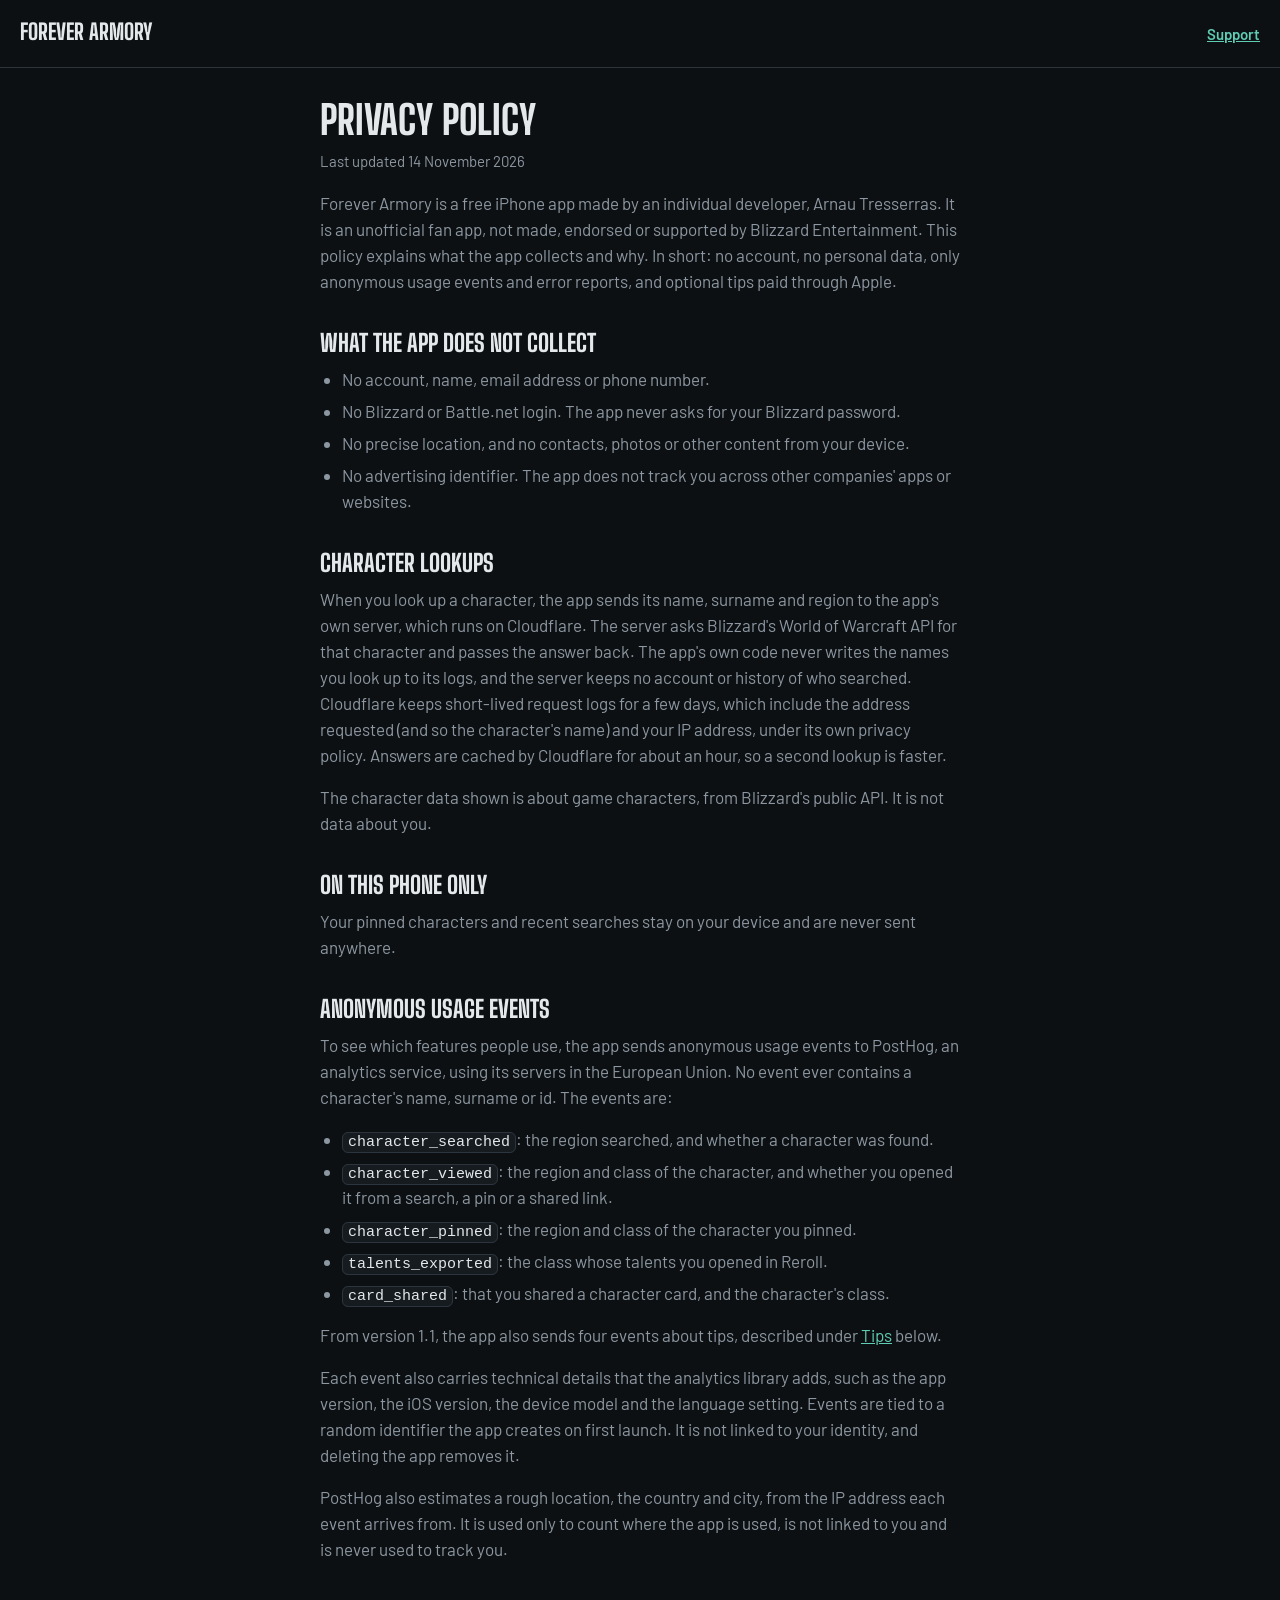
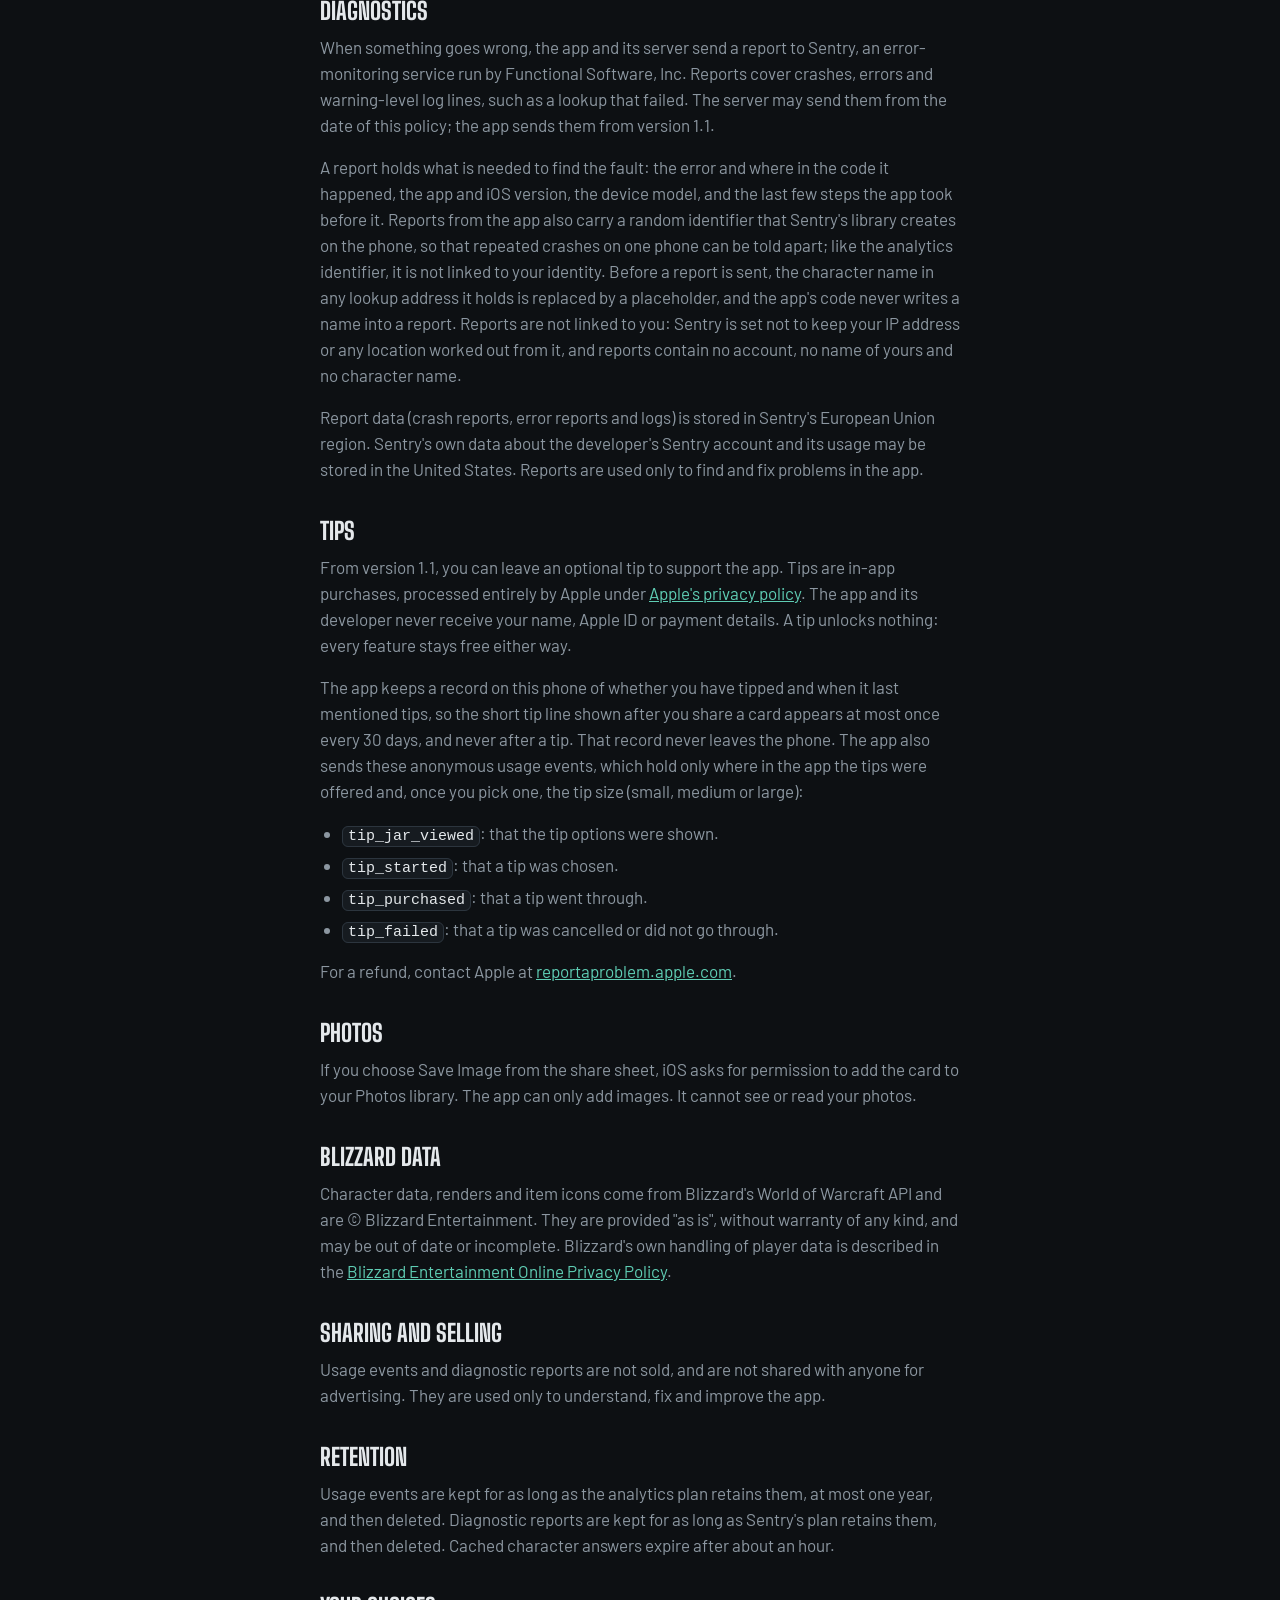
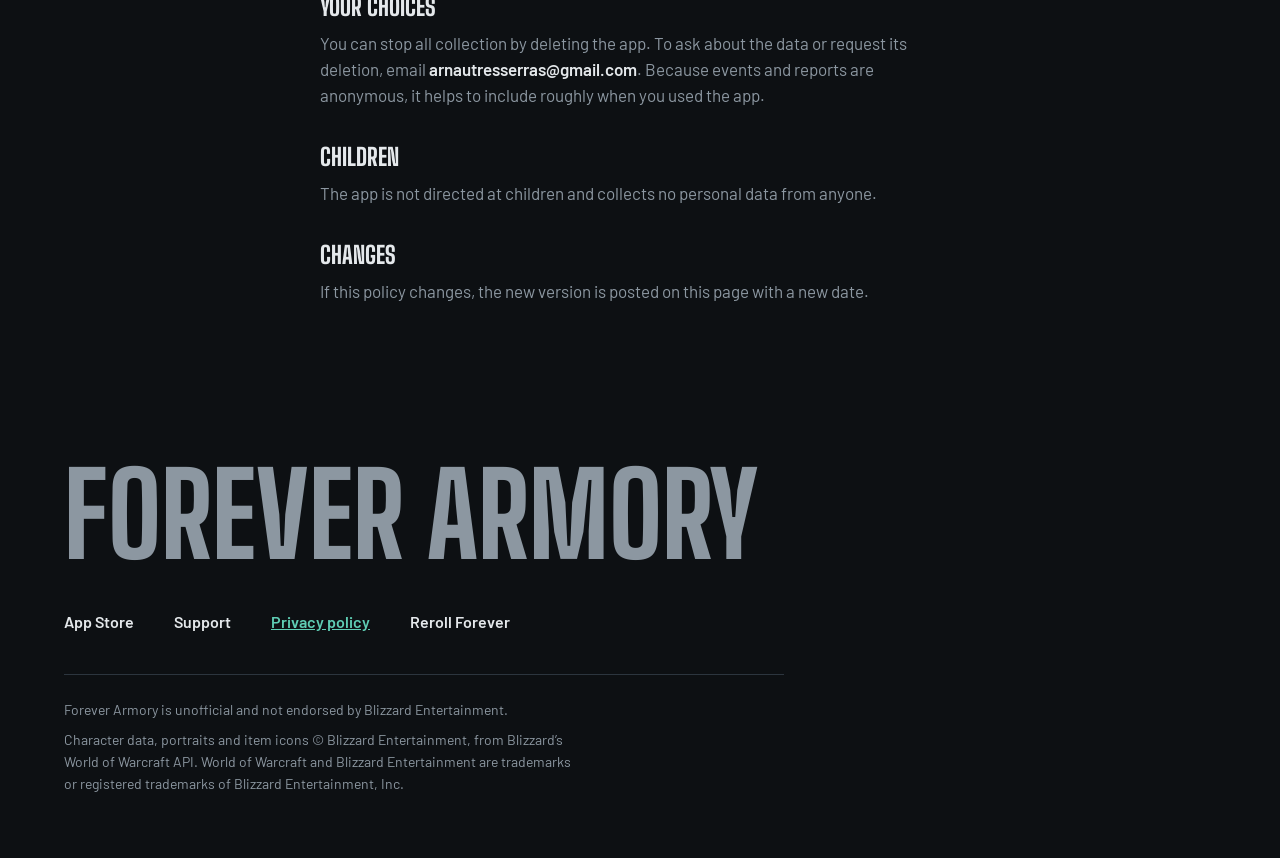
==== privacy.html @ fc3d3739 "Landing page and shared mast footer index.html is the new landing page, with shared tokens and foote" ====
<!doctype html>
<html lang="en">
<head>
<meta charset="utf-8">
<meta name="viewport" content="width=device-width, initial-scale=1, viewport-fit=cover">
<meta name="color-scheme" content="dark">
<title>Forever Armory privacy policy</title>
<link rel="stylesheet" href="https://fonts.googleapis.com/css2?family=Big+Shoulders+Display:wght@800&family=Barlow:wght@400;600;700&display=swap">
<link rel="stylesheet" href="css/tokens.css">
<link rel="stylesheet" href="css/footer.css">
<style>
  :root {
    --anvil: #0D1013;
    --plate: #161B20;
    --seam: #2C353E;
    --text: #E4E8EB;
    --muted: #8C97A1;
    --verdigris: #5FCDB4;
  }
  * { box-sizing: border-box; }
  html { background: var(--anvil); }
  body {
    margin: 0;
    min-height: 100vh;
    display: flex;
    flex-direction: column;
    background: var(--anvil);
    color: var(--text);
    font: 400 17px/26px Barlow, system-ui, sans-serif;
  }
  header {
    display: flex;
    justify-content: space-between;
    align-items: baseline;
    gap: 16px;
    padding: 20px max(20px, env(safe-area-inset-right)) 20px max(20px, env(safe-area-inset-left));
    border-bottom: 1px solid var(--seam);
  }
  header .mark {
    font: 800 22px/24px 'Big Shoulders Display', system-ui, sans-serif;
    text-transform: uppercase;
    color: var(--text);
    text-decoration: none;
  }
  header nav a { font-size: 15px; font-weight: 600; }
  main {
    flex: 1;
    width: 100%;
    max-width: 680px;
    margin: 0 auto;
    padding: 32px max(20px, env(safe-area-inset-right)) 48px max(20px, env(safe-area-inset-left));
  }
  h1 {
    margin: 0 0 8px;
    font: 800 40px/40px 'Big Shoulders Display', system-ui, sans-serif;
    text-transform: uppercase;
  }
  h2 {
    margin: 36px 0 10px;
    font: 800 24px/26px 'Big Shoulders Display', system-ui, sans-serif;
    text-transform: uppercase;
  }
  p, li { color: var(--muted); }
  p { margin: 0 0 16px; }
  ul { margin: 0 0 16px; padding-left: 22px; }
  li { margin-bottom: 6px; }
  strong { color: var(--text); font-weight: 600; }
  .meta { font-size: 15px; }
  a { color: var(--verdigris); }
  code {
    font: 15px/1 ui-monospace, Menlo, monospace;
    color: var(--text);
    background: var(--plate);
    border: 1px solid var(--seam);
    border-radius: 6px;
    padding: 1px 5px;
  }
  .email { color: var(--text); font-weight: 600; user-select: all; }
</style>
</head>
<body>
<header>
  <a class="mark" href="./">Forever Armory</a>
  <nav><a href="support.html">Support</a></nav>
</header>
<main>
  <h1>Privacy policy</h1>
  <p class="meta">Last updated 14 November 2026</p>

  <p>Forever Armory is a free iPhone app made by an individual developer, Arnau Tresserras. It is an unofficial fan app, not made, endorsed or supported by Blizzard Entertainment. This policy explains what the app collects and why. In short: no account, no personal data, only anonymous usage events and error reports, and optional tips paid through Apple.</p>

  <h2>What the app does not collect</h2>
  <ul>
    <li>No account, name, email address or phone number.</li>
    <li>No Blizzard or Battle.net login. The app never asks for your Blizzard password.</li>
    <li>No precise location, and no contacts, photos or other content from your device.</li>
    <li>No advertising identifier. The app does not track you across other companies' apps or websites.</li>
  </ul>

  <h2>Character lookups</h2>
  <p>When you look up a character, the app sends its name, surname and region to the app's own server, which runs on Cloudflare. The server asks Blizzard's World of Warcraft API for that character and passes the answer back. The app's own code never writes the names you look up to its logs, and the server keeps no account or history of who searched. Cloudflare keeps short-lived request logs for a few days, which include the address requested (and so the character's name) and your IP address, under its own privacy policy. Answers are cached by Cloudflare for about an hour, so a second lookup is faster.</p>
  <p>The character data shown is about game characters, from Blizzard's public API. It is not data about you.</p>

  <h2>On this phone only</h2>
  <p>Your pinned characters and recent searches stay on your device and are never sent anywhere.</p>

  <h2>Anonymous usage events</h2>
  <p>To see which features people use, the app sends anonymous usage events to PostHog, an analytics service, using its servers in the European Union. No event ever contains a character's name, surname or id. The events are:</p>
  <ul>
    <li><code>character_searched</code>: the region searched, and whether a character was found.</li>
    <li><code>character_viewed</code>: the region and class of the character, and whether you opened it from a search, a pin or a shared link.</li>
    <li><code>character_pinned</code>: the region and class of the character you pinned.</li>
    <li><code>talents_exported</code>: the class whose talents you opened in Reroll.</li>
    <li><code>card_shared</code>: that you shared a character card, and the character's class.</li>
  </ul>
  <p>From version 1.1, the app also sends four events about tips, described under <a href="#tips">Tips</a> below.</p>
  <p>Each event also carries technical details that the analytics library adds, such as the app version, the iOS version, the device model and the language setting. Events are tied to a random identifier the app creates on first launch. It is not linked to your identity, and deleting the app removes it.</p>
  <p>PostHog also estimates a rough location, the country and city, from the IP address each event arrives from. It is used only to count where the app is used, is not linked to you and is never used to track you.</p>

  <h2>Diagnostics</h2>
  <p>When something goes wrong, the app and its server send a report to Sentry, an error-monitoring service run by Functional Software, Inc. Reports cover crashes, errors and warning-level log lines, such as a lookup that failed. The server may send them from the date of this policy; the app sends them from version 1.1.</p>
  <p>A report holds what is needed to find the fault: the error and where in the code it happened, the app and iOS version, the device model, and the last few steps the app took before it. Reports from the app also carry a random identifier that Sentry's library creates on the phone, so that repeated crashes on one phone can be told apart; like the analytics identifier, it is not linked to your identity. Before a report is sent, the character name in any lookup address it holds is replaced by a placeholder, and the app's code never writes a name into a report. Reports are not linked to you: Sentry is set not to keep your IP address or any location worked out from it, and reports contain no account, no name of yours and no character name.</p>
  <p>Report data (crash reports, error reports and logs) is stored in Sentry's European Union region. Sentry's own data about the developer's Sentry account and its usage may be stored in the United States. Reports are used only to find and fix problems in the app.</p>

  <h2 id="tips">Tips</h2>
  <p>From version 1.1, you can leave an optional tip to support the app. Tips are in-app purchases, processed entirely by Apple under <a href="https://www.apple.com/legal/privacy/">Apple's privacy policy</a>. The app and its developer never receive your name, Apple ID or payment details. A tip unlocks nothing: every feature stays free either way.</p>
  <p>The app keeps a record on this phone of whether you have tipped and when it last mentioned tips, so the short tip line shown after you share a card appears at most once every 30 days, and never after a tip. That record never leaves the phone. The app also sends these anonymous usage events, which hold only where in the app the tips were offered and, once you pick one, the tip size (small, medium or large):</p>
  <ul>
    <li><code>tip_jar_viewed</code>: that the tip options were shown.</li>
    <li><code>tip_started</code>: that a tip was chosen.</li>
    <li><code>tip_purchased</code>: that a tip went through.</li>
    <li><code>tip_failed</code>: that a tip was cancelled or did not go through.</li>
  </ul>
  <p>For a refund, contact Apple at <a href="https://reportaproblem.apple.com">reportaproblem.apple.com</a>.</p>

  <h2>Photos</h2>
  <p>If you choose Save Image from the share sheet, iOS asks for permission to add the card to your Photos library. The app can only add images. It cannot see or read your photos.</p>

  <h2>Blizzard data</h2>
  <p>Character data, renders and item icons come from Blizzard's World of Warcraft API and are © Blizzard Entertainment. They are provided "as is", without warranty of any kind, and may be out of date or incomplete. Blizzard's own handling of player data is described in the <a href="https://www.blizzard.com/en-us/legal/a4380ee5-5c8d-4e3b-83b7-ea26d01a9918/blizzard-entertainment-online-privacy-policy">Blizzard Entertainment Online Privacy Policy</a>.</p>

  <h2>Sharing and selling</h2>
  <p>Usage events and diagnostic reports are not sold, and are not shared with anyone for advertising. They are used only to understand, fix and improve the app.</p>

  <h2>Retention</h2>
  <p>Usage events are kept for as long as the analytics plan retains them, at most one year, and then deleted. Diagnostic reports are kept for as long as Sentry's plan retains them, and then deleted. Cached character answers expire after about an hour.</p>

  <h2>Your choices</h2>
  <p>You can stop all collection by deleting the app. To ask about the data or request its deletion, email <span class="email">arnautresserras@gmail.com</span>. Because events and reports are anonymous, it helps to include roughly when you used the app.</p>

  <h2>Children</h2>
  <p>The app is not directed at children and collects no personal data from anyone.</p>

  <h2>Changes</h2>
  <p>If this policy changes, the new version is posted on this page with a new date.</p>
</main>
<footer class="mast">
  <div class="container">
    <p class="wordmark" aria-hidden="true">Forever Armory</p>
    <nav aria-label="Footer">
      <ul>
        <li><a href="https://apps.apple.com/app/id6834562961?ct=site_footer">App Store</a></li>
        <li><a href="support.html">Support</a></li>
        <li><a href="privacy.html" aria-current="page">Privacy policy</a></li>
        <li><a href="https://apps.apple.com/app/id6829319441?ct=armory_site">Reroll Forever</a></li>
      </ul>
    </nav>
    <div class="legal">
      <p>Forever Armory is unofficial and not endorsed by Blizzard Entertainment.</p>
      <p>Character data, portraits and item icons © Blizzard Entertainment, from Blizzard’s World of Warcraft API. World of Warcraft and Blizzard Entertainment are trademarks or registered trademarks of Blizzard Entertainment, Inc.</p>
    </div>
  </div>
</footer>
</body>
</html>
---- css/tokens.css ----
:root {
  --space-3xs: 2px; --space-2xs: 4px; --space-xs: 8px; --space-sm: 12px; --space-md: 16px; --space-lg: 24px; --space-xl: 40px; --space-2xl: 64px; --space-3xl: 96px; --space-4xl: 144px;
  --text-xs: 0.8125rem; --text-sm: 0.875rem; --text-md: 1rem; --text-lg: 1.25rem; --text-xl: 1.5625rem; --text-2xl: 1.953rem; --text-3xl: 2.441rem;
  --text-display-s: clamp(2.25rem, 4vw + 0.5rem, 3.75rem); --text-display: clamp(2.75rem, 5vw + 1rem, 5.25rem);
  --text-section: clamp(2rem, 2.5vw + 1rem, 3.5rem); --text-title: clamp(1.25rem, 0.75vw + 0.875rem, 1.625rem); --text-lead: clamp(1.125rem, 0.35vw + 1rem, 1.375rem);
  --ease-out: cubic-bezier(0.16, 1, 0.3, 1); --ease-in: cubic-bezier(0.7, 0, 0.84, 0); --ease-in-out: cubic-bezier(0.65, 0, 0.35, 1);
  --dur-micro: 120ms; --dur-short: 220ms; --dur-long: 420ms;
  --color-error: oklch(52% 0.19 27); --color-success: oklch(50% 0.12 150);
  --container: 1440px; --gutter: 64px; --gap-columns: 32px; --section-gap-s: 120px; --section-gap: 144px; --section-gap-l: 176px;
  --z-base: 1; --z-raised: 10; --z-dropdown: 100; --z-sticky: 200; --z-sticky-nav: 300; --z-modal: 400; --z-toast: 500; --z-tooltip: 600;
  --color-paper: oklch(17.1% 0.008 248); --color-paper-2: oklch(21.9% 0.012 248); --color-paper-3: oklch(26.5% 0.017 248);
  --color-ink: oklch(92.9% 0.006 240); --color-ink-2: oklch(80.9% 0.014 241); --color-muted: oklch(67.1% 0.020 246);
  --color-rule: oklch(32.4% 0.020 248);
  --color-accent: oklch(77.7% 0.108 176); --color-accent-hover: oklch(83% 0.1 176); --color-accent-ink: oklch(25.4% 0.043 172); --color-focus: oklch(77.7% 0.108 176);
  --font-display: "Big Shoulders Display", "Arial Narrow", system-ui, sans-serif; --font-body: Barlow, ui-sans-serif, system-ui, sans-serif; --font-outlier: var(--font-body);
  --radius-card: 22px; --radius-input: 14px; --radius-pill: 999px; --rule-hair: 1px; --shadow-card: none;
  --tracking-display: 0em; --display-weight: 800;
}
---- css/footer.css ----
/* The mast footer, shared by index, support and privacy. Needs tokens.css. */
.mast { padding-block: var(--space-3xl) var(--space-2xl); line-height: 1.55; }
.mast > .container { width: 100%; max-width: var(--container); margin-inline: auto; padding-inline: var(--gutter); }
.mast .wordmark { font: 800 clamp(3.5rem, 9vw, 8.5rem)/0.9 var(--font-display); text-transform: uppercase; color: var(--color-muted); margin: 0 0 var(--space-xl); overflow-wrap: break-word; min-width: 0; }
.mast nav ul { list-style: none; margin: 0; padding: 0; display: flex; flex-wrap: wrap; gap: var(--space-xs) var(--space-xl); }
.mast nav li { margin: 0; }
.mast nav a { color: var(--color-ink); font-size: var(--text-md); font-weight: 600; text-decoration: none; white-space: nowrap; }
.mast nav a:hover, .mast nav a[aria-current="page"] { color: var(--color-accent); text-decoration: underline; }
.mast nav a:focus-visible { outline: 2px solid var(--color-focus); outline-offset: 2px; }
.legal { margin-top: var(--space-xl); padding-top: var(--space-lg); border-top: var(--rule-hair) solid var(--color-rule); display: grid; gap: var(--space-xs); color: var(--color-muted); font-size: var(--text-sm); max-width: 90ch; }
.legal p { margin: 0; max-width: 65ch; color: var(--color-muted); }
@media (max-width: 60rem) { .mast { --gutter: var(--space-lg); } }
@media (max-width: 40rem) {
  .mast { --gutter: var(--space-md); }
  .mast nav ul { display: grid; grid-template-columns: repeat(2, max-content); }
}
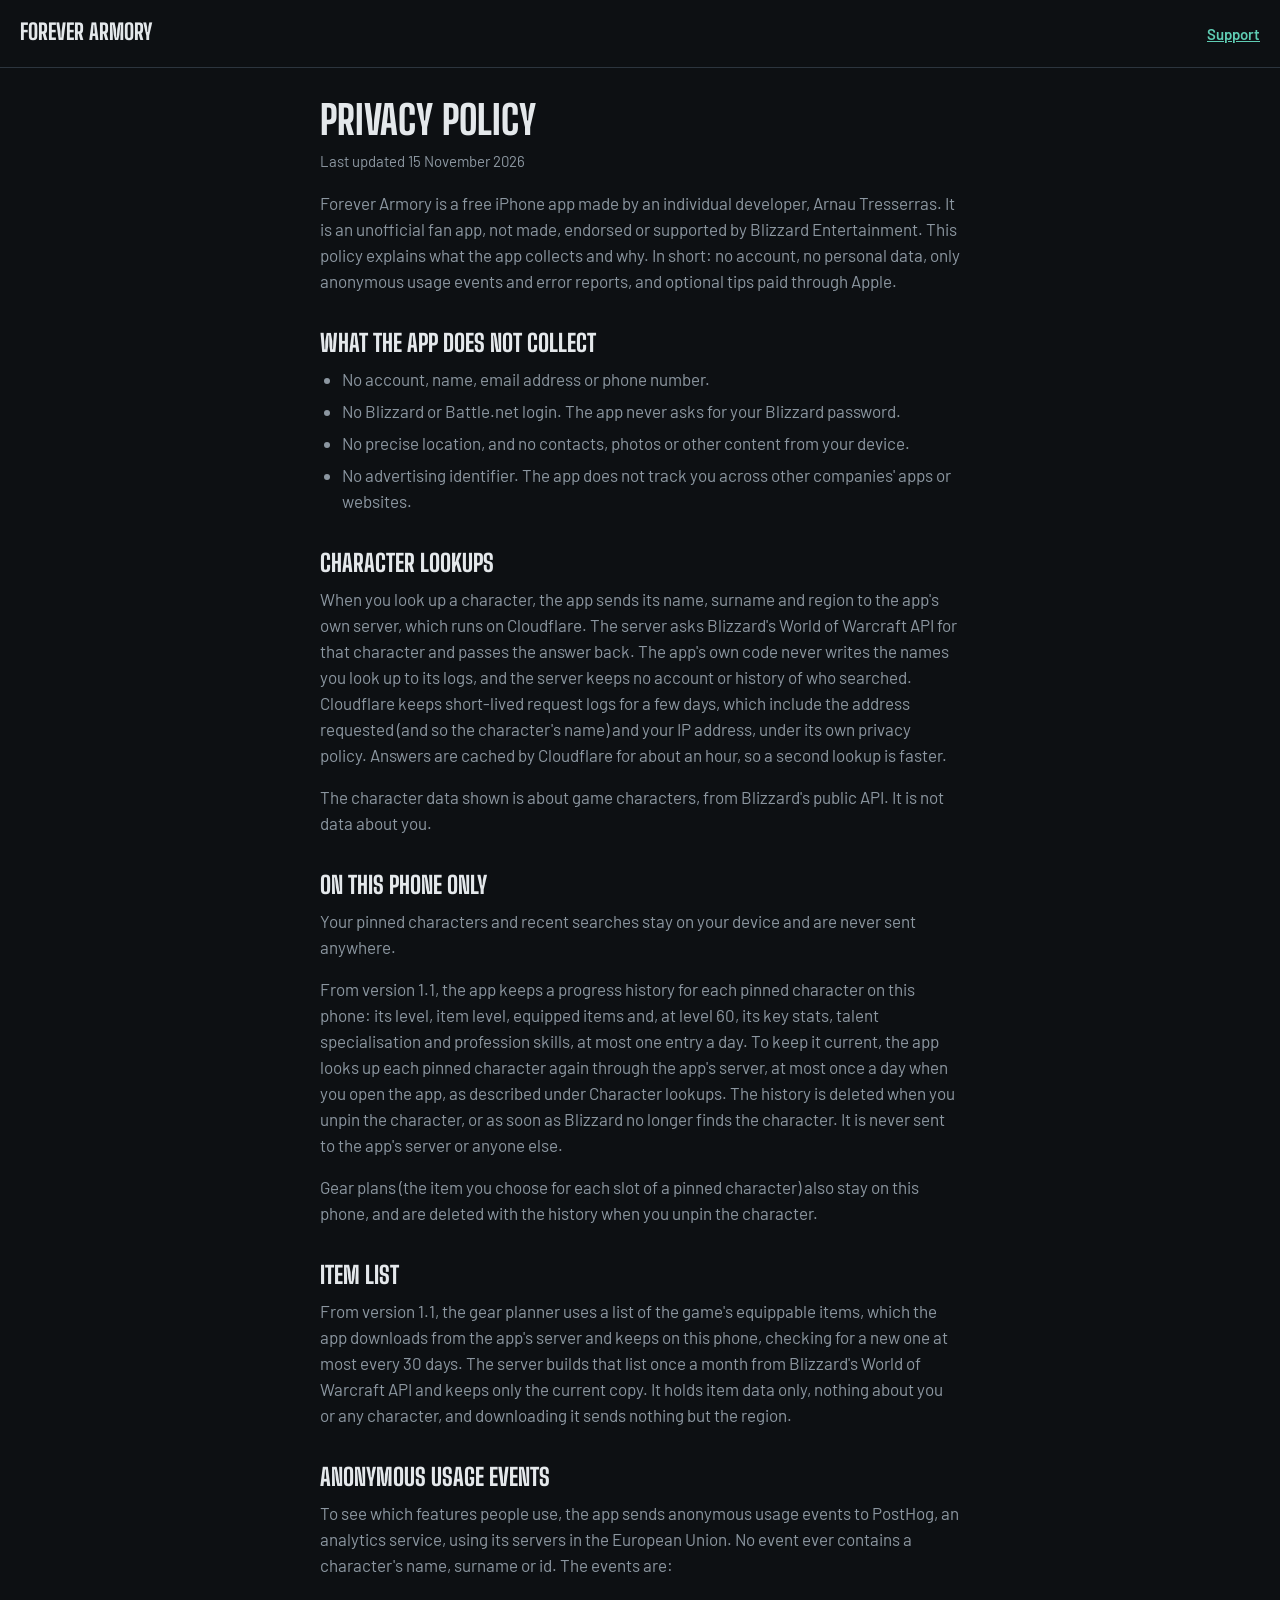
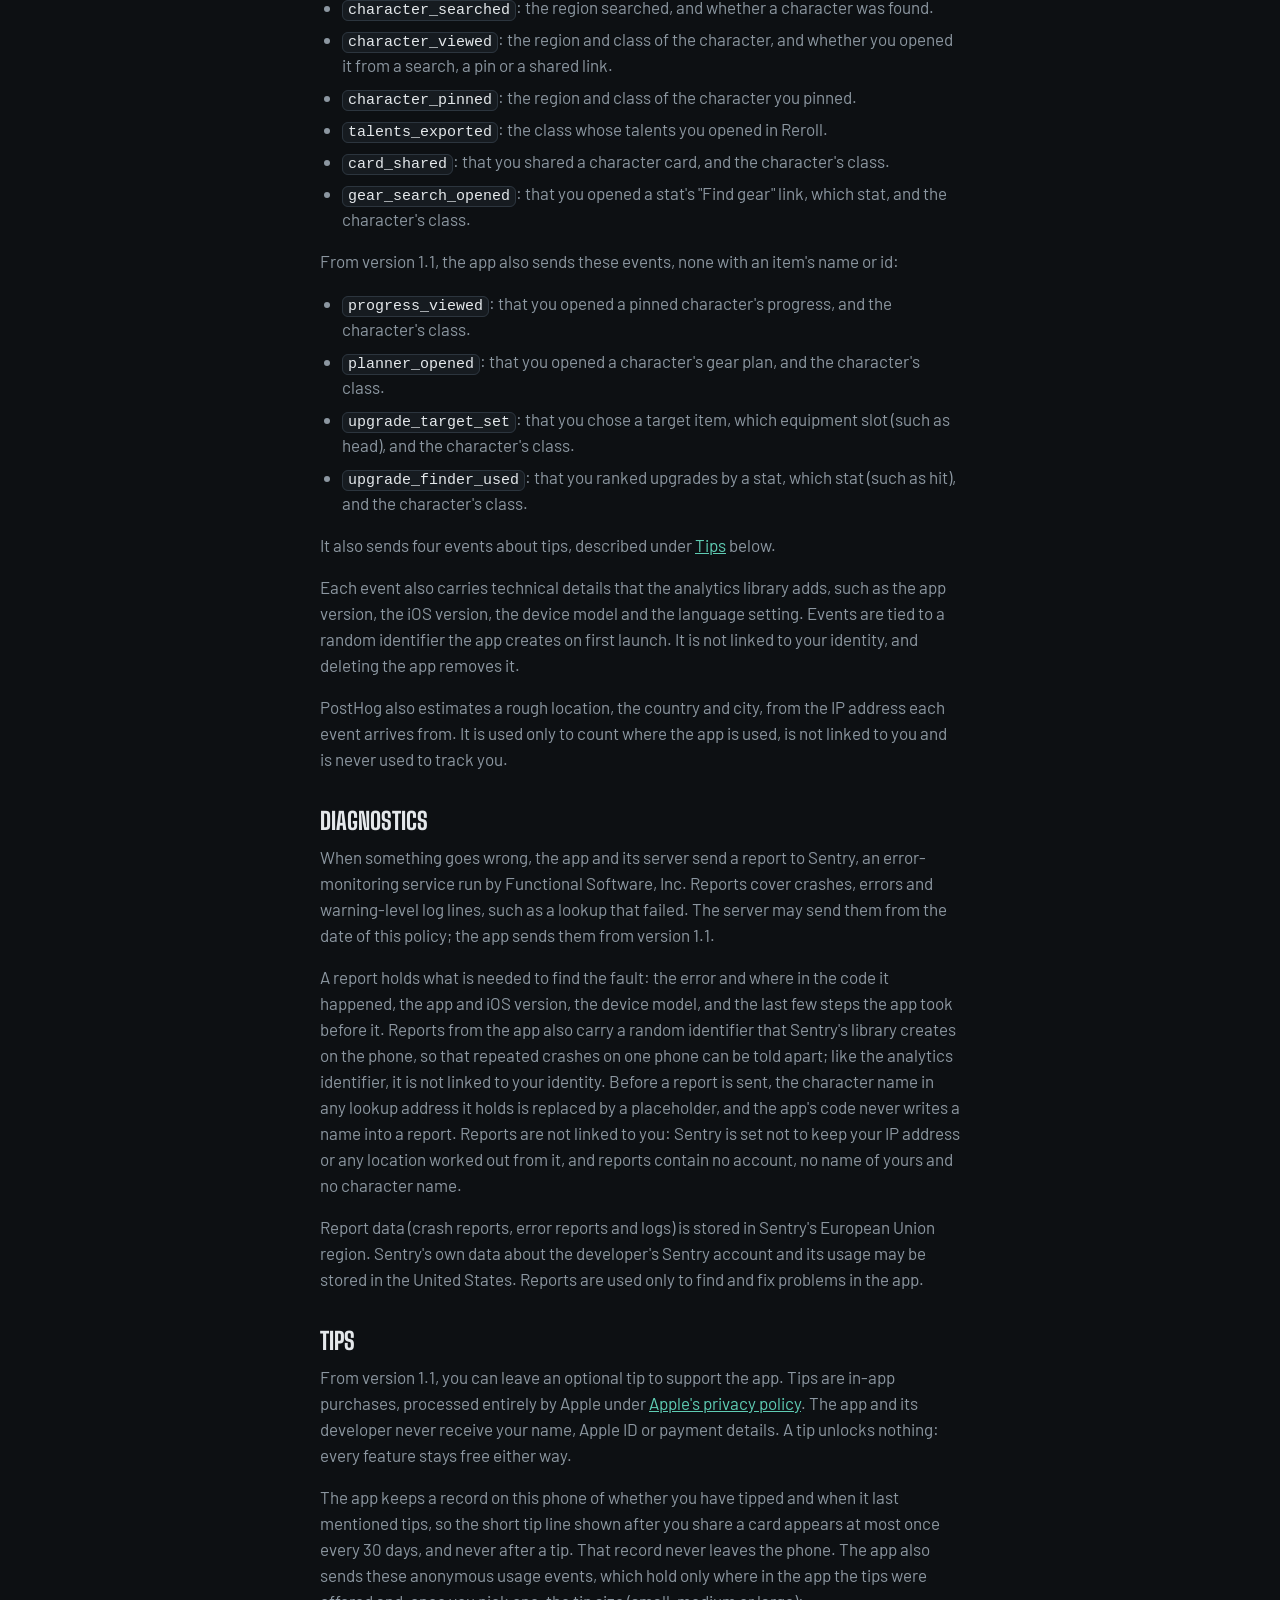
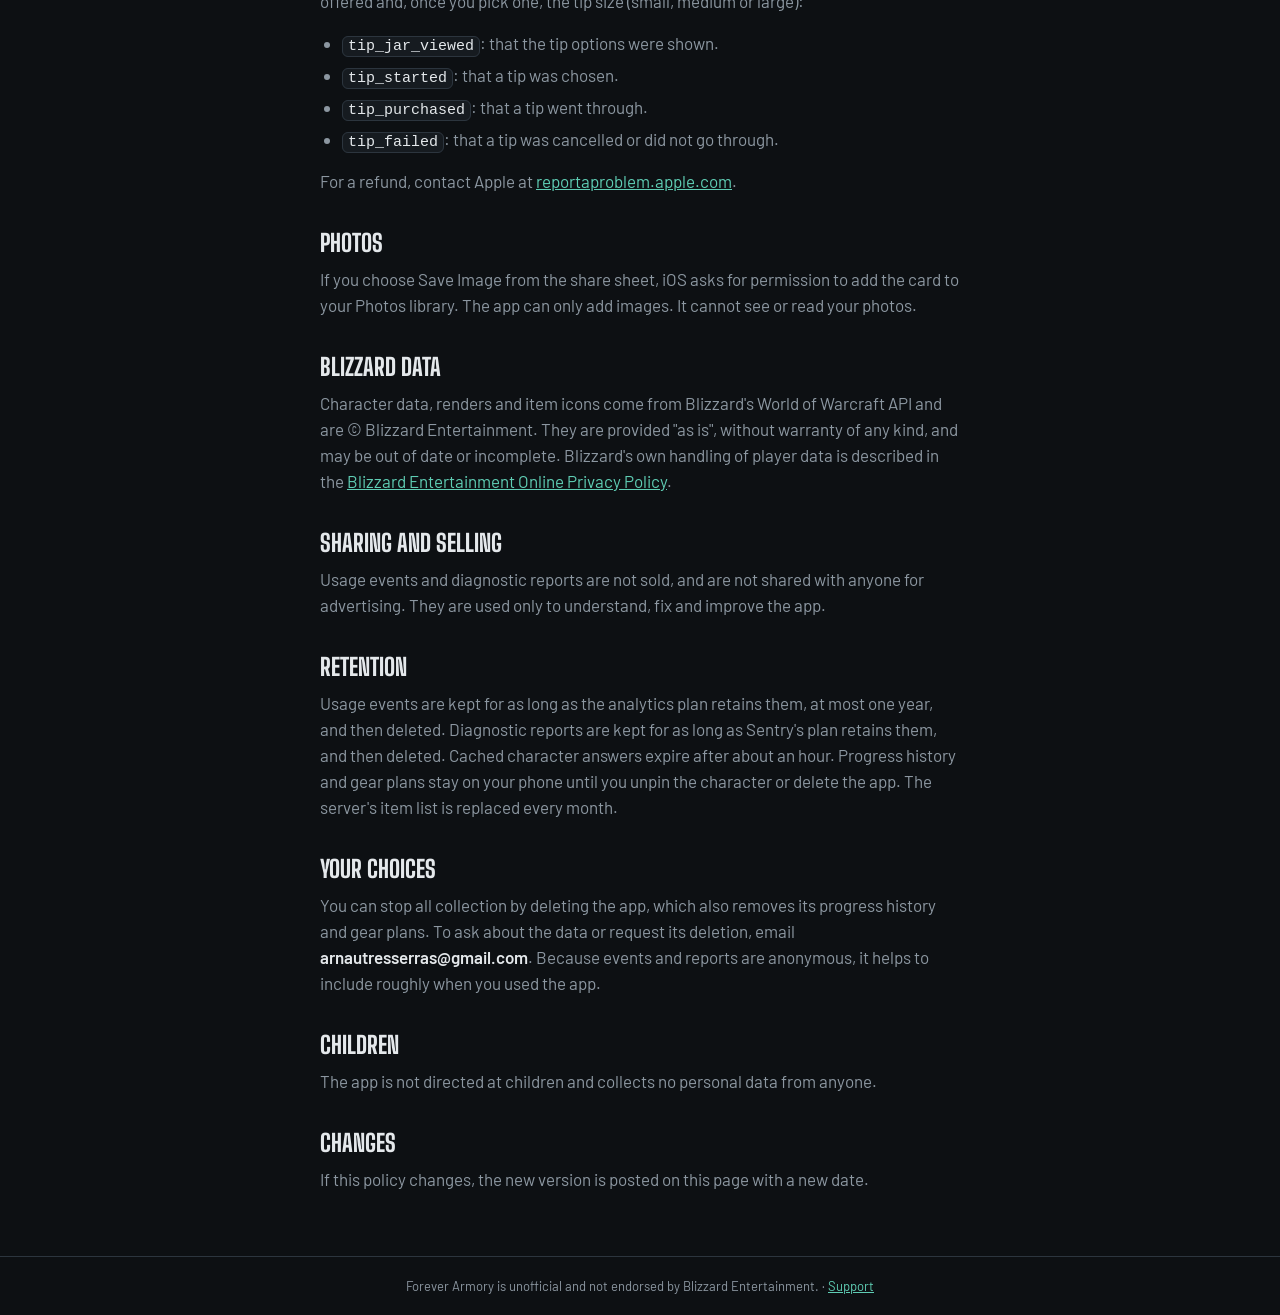
==== commit e3845c5b: "Privacy: progress history, gear plans, item list and the M5 events (from version 1.1); add the missi" ====
--- a/privacy.html
+++ b/privacy.html
@@ -6,8 +6,6 @@
 <meta name="color-scheme" content="dark">
 <title>Forever Armory privacy policy</title>
 <link rel="stylesheet" href="https://fonts.googleapis.com/css2?family=Big+Shoulders+Display:wght@800&family=Barlow:wght@400;600;700&display=swap">
-<link rel="stylesheet" href="css/tokens.css">
-<link rel="stylesheet" href="css/footer.css">
 <style>
   :root {
     --anvil: #0D1013;
@@ -76,16 +74,24 @@
     padding: 1px 5px;
   }
   .email { color: var(--text); font-weight: 600; user-select: all; }
+  footer {
+    padding: 20px;
+    border-top: 1px solid var(--seam);
+    color: var(--muted);
+    font-size: 13px;
+    line-height: 18px;
+    text-align: center;
+  }
 </style>
 </head>
 <body>
 <header>
-  <a class="mark" href="./">Forever Armory</a>
+  <a class="mark" href="support.html">Forever Armory</a>
   <nav><a href="support.html">Support</a></nav>
 </header>
 <main>
   <h1>Privacy policy</h1>
-  <p class="meta">Last updated 14 November 2026</p>
+  <p class="meta">Last updated 15 November 2026</p>
 
   <p>Forever Armory is a free iPhone app made by an individual developer, Arnau Tresserras. It is an unofficial fan app, not made, endorsed or supported by Blizzard Entertainment. This policy explains what the app collects and why. In short: no account, no personal data, only anonymous usage events and error reports, and optional tips paid through Apple.</p>
 
@@ -103,6 +109,11 @@
 
   <h2>On this phone only</h2>
   <p>Your pinned characters and recent searches stay on your device and are never sent anywhere.</p>
+  <p>From version 1.1, the app keeps a progress history for each pinned character on this phone: its level, item level, equipped items and, at level 60, its key stats, talent specialisation and profession skills, at most one entry a day. To keep it current, the app looks up each pinned character again through the app's server, at most once a day when you open the app, as described under Character lookups. The history is deleted when you unpin the character, or as soon as Blizzard no longer finds the character. It is never sent to the app's server or anyone else.</p>
+  <p>Gear plans (the item you choose for each slot of a pinned character) also stay on this phone, and are deleted with the history when you unpin the character.</p>
+
+  <h2>Item list</h2>
+  <p>From version 1.1, the gear planner uses a list of the game's equippable items, which the app downloads from the app's server and keeps on this phone, checking for a new one at most every 30 days. The server builds that list once a month from Blizzard's World of Warcraft API and keeps only the current copy. It holds item data only, nothing about you or any character, and downloading it sends nothing but the region.</p>
 
   <h2>Anonymous usage events</h2>
   <p>To see which features people use, the app sends anonymous usage events to PostHog, an analytics service, using its servers in the European Union. No event ever contains a character's name, surname or id. The events are:</p>
@@ -112,8 +123,16 @@
     <li><code>character_pinned</code>: the region and class of the character you pinned.</li>
     <li><code>talents_exported</code>: the class whose talents you opened in Reroll.</li>
     <li><code>card_shared</code>: that you shared a character card, and the character's class.</li>
+    <li><code>gear_search_opened</code>: that you opened a stat's "Find gear" link, which stat, and the character's class.</li>
   </ul>
-  <p>From version 1.1, the app also sends four events about tips, described under <a href="#tips">Tips</a> below.</p>
+  <p>From version 1.1, the app also sends these events, none with an item's name or id:</p>
+  <ul>
+    <li><code>progress_viewed</code>: that you opened a pinned character's progress, and the character's class.</li>
+    <li><code>planner_opened</code>: that you opened a character's gear plan, and the character's class.</li>
+    <li><code>upgrade_target_set</code>: that you chose a target item, which equipment slot (such as head), and the character's class.</li>
+    <li><code>upgrade_finder_used</code>: that you ranked upgrades by a stat, which stat (such as hit), and the character's class.</li>
+  </ul>
+  <p>It also sends four events about tips, described under <a href="#tips">Tips</a> below.</p>
   <p>Each event also carries technical details that the analytics library adds, such as the app version, the iOS version, the device model and the language setting. Events are tied to a random identifier the app creates on first launch. It is not linked to your identity, and deleting the app removes it.</p>
   <p>PostHog also estimates a rough location, the country and city, from the IP address each event arrives from. It is used only to count where the app is used, is not linked to you and is never used to track you.</p>
 
@@ -143,10 +162,10 @@
   <p>Usage events and diagnostic reports are not sold, and are not shared with anyone for advertising. They are used only to understand, fix and improve the app.</p>
 
   <h2>Retention</h2>
-  <p>Usage events are kept for as long as the analytics plan retains them, at most one year, and then deleted. Diagnostic reports are kept for as long as Sentry's plan retains them, and then deleted. Cached character answers expire after about an hour.</p>
+  <p>Usage events are kept for as long as the analytics plan retains them, at most one year, and then deleted. Diagnostic reports are kept for as long as Sentry's plan retains them, and then deleted. Cached character answers expire after about an hour. Progress history and gear plans stay on your phone until you unpin the character or delete the app. The server's item list is replaced every month.</p>
 
   <h2>Your choices</h2>
-  <p>You can stop all collection by deleting the app. To ask about the data or request its deletion, email <span class="email">arnautresserras@gmail.com</span>. Because events and reports are anonymous, it helps to include roughly when you used the app.</p>
+  <p>You can stop all collection by deleting the app, which also removes its progress history and gear plans. To ask about the data or request its deletion, email <span class="email">arnautresserras@gmail.com</span>. Because events and reports are anonymous, it helps to include roughly when you used the app.</p>
 
   <h2>Children</h2>
   <p>The app is not directed at children and collects no personal data from anyone.</p>
@@ -154,22 +173,6 @@
   <h2>Changes</h2>
   <p>If this policy changes, the new version is posted on this page with a new date.</p>
 </main>
-<footer class="mast">
-  <div class="container">
-    <p class="wordmark" aria-hidden="true">Forever Armory</p>
-    <nav aria-label="Footer">
-      <ul>
-        <li><a href="https://apps.apple.com/app/id6834562961?ct=site_footer">App Store</a></li>
-        <li><a href="support.html">Support</a></li>
-        <li><a href="privacy.html" aria-current="page">Privacy policy</a></li>
-        <li><a href="https://apps.apple.com/app/id6829319441?ct=armory_site">Reroll Forever</a></li>
-      </ul>
-    </nav>
-    <div class="legal">
-      <p>Forever Armory is unofficial and not endorsed by Blizzard Entertainment.</p>
-      <p>Character data, portraits and item icons © Blizzard Entertainment, from Blizzard’s World of Warcraft API. World of Warcraft and Blizzard Entertainment are trademarks or registered trademarks of Blizzard Entertainment, Inc.</p>
-    </div>
-  </div>
-</footer>
+<footer>Forever Armory is unofficial and not endorsed by Blizzard Entertainment. · <a href="support.html">Support</a></footer>
 </body>
 </html>
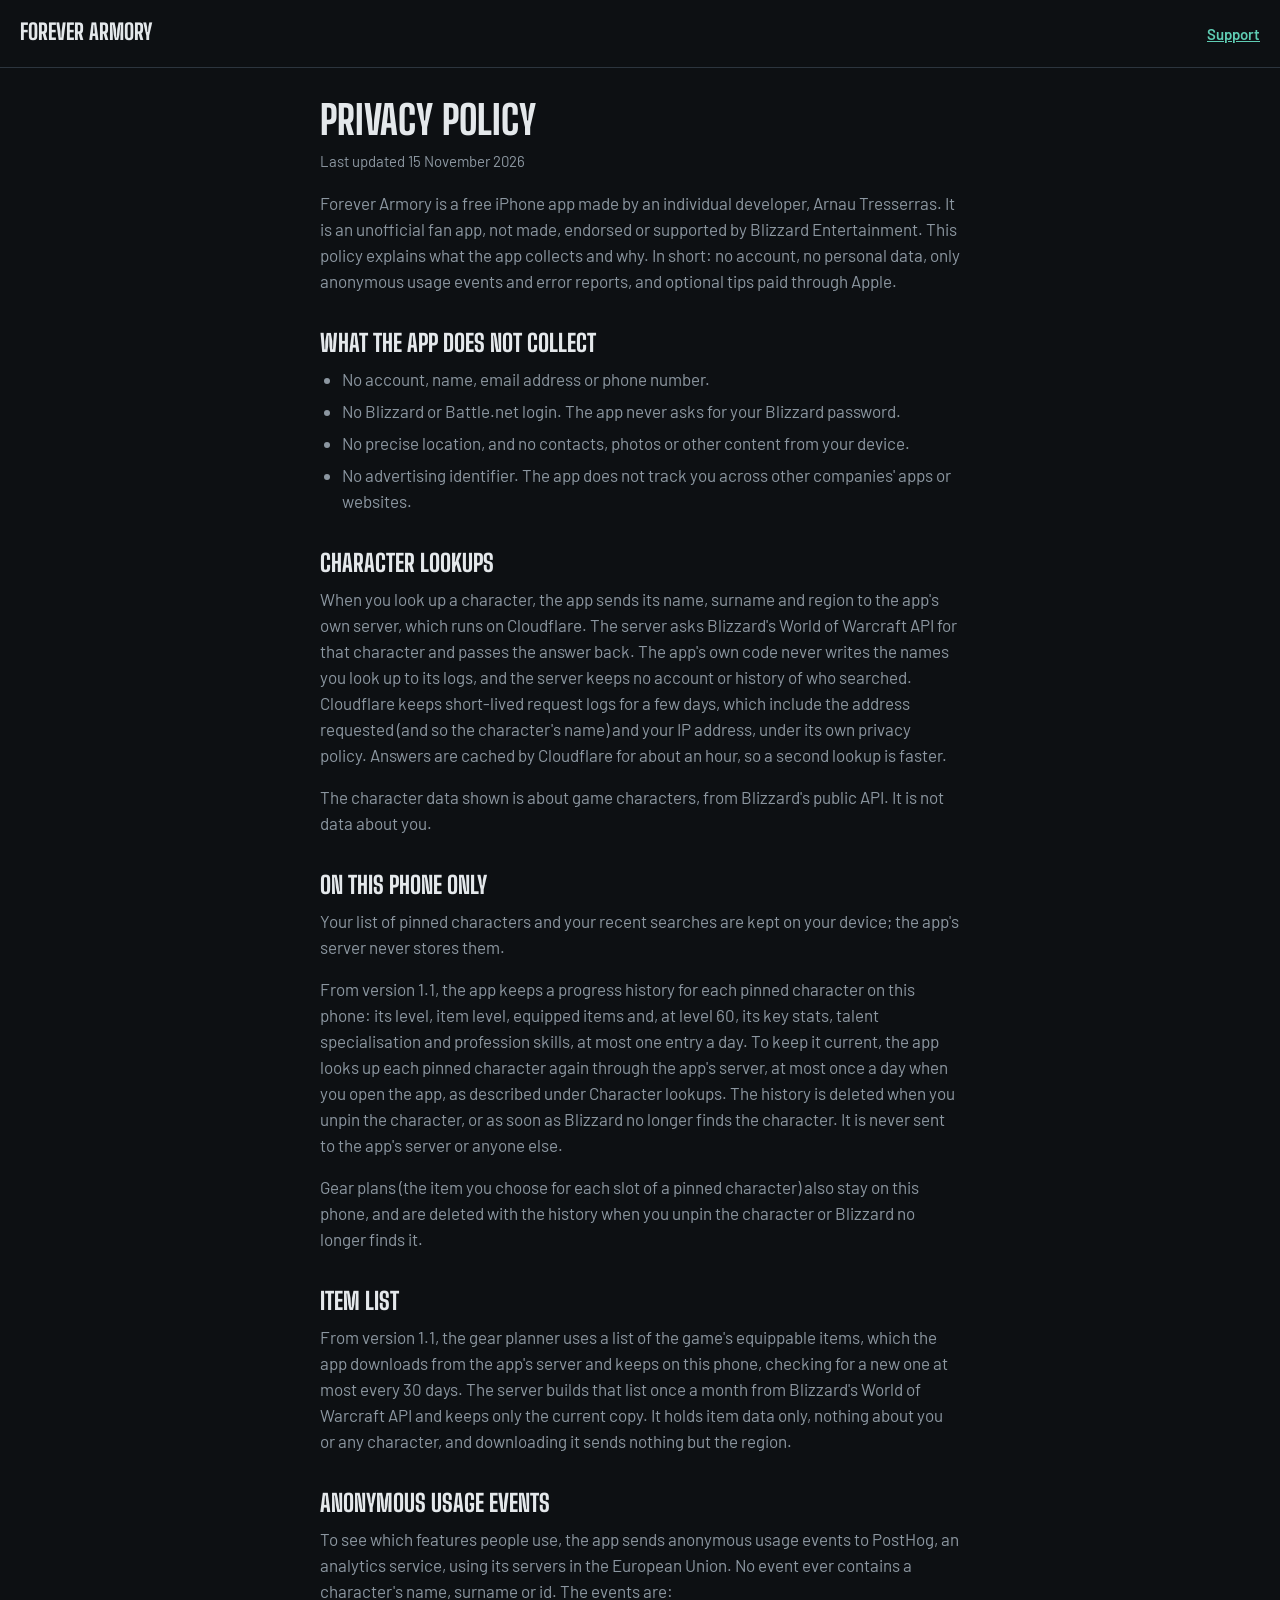
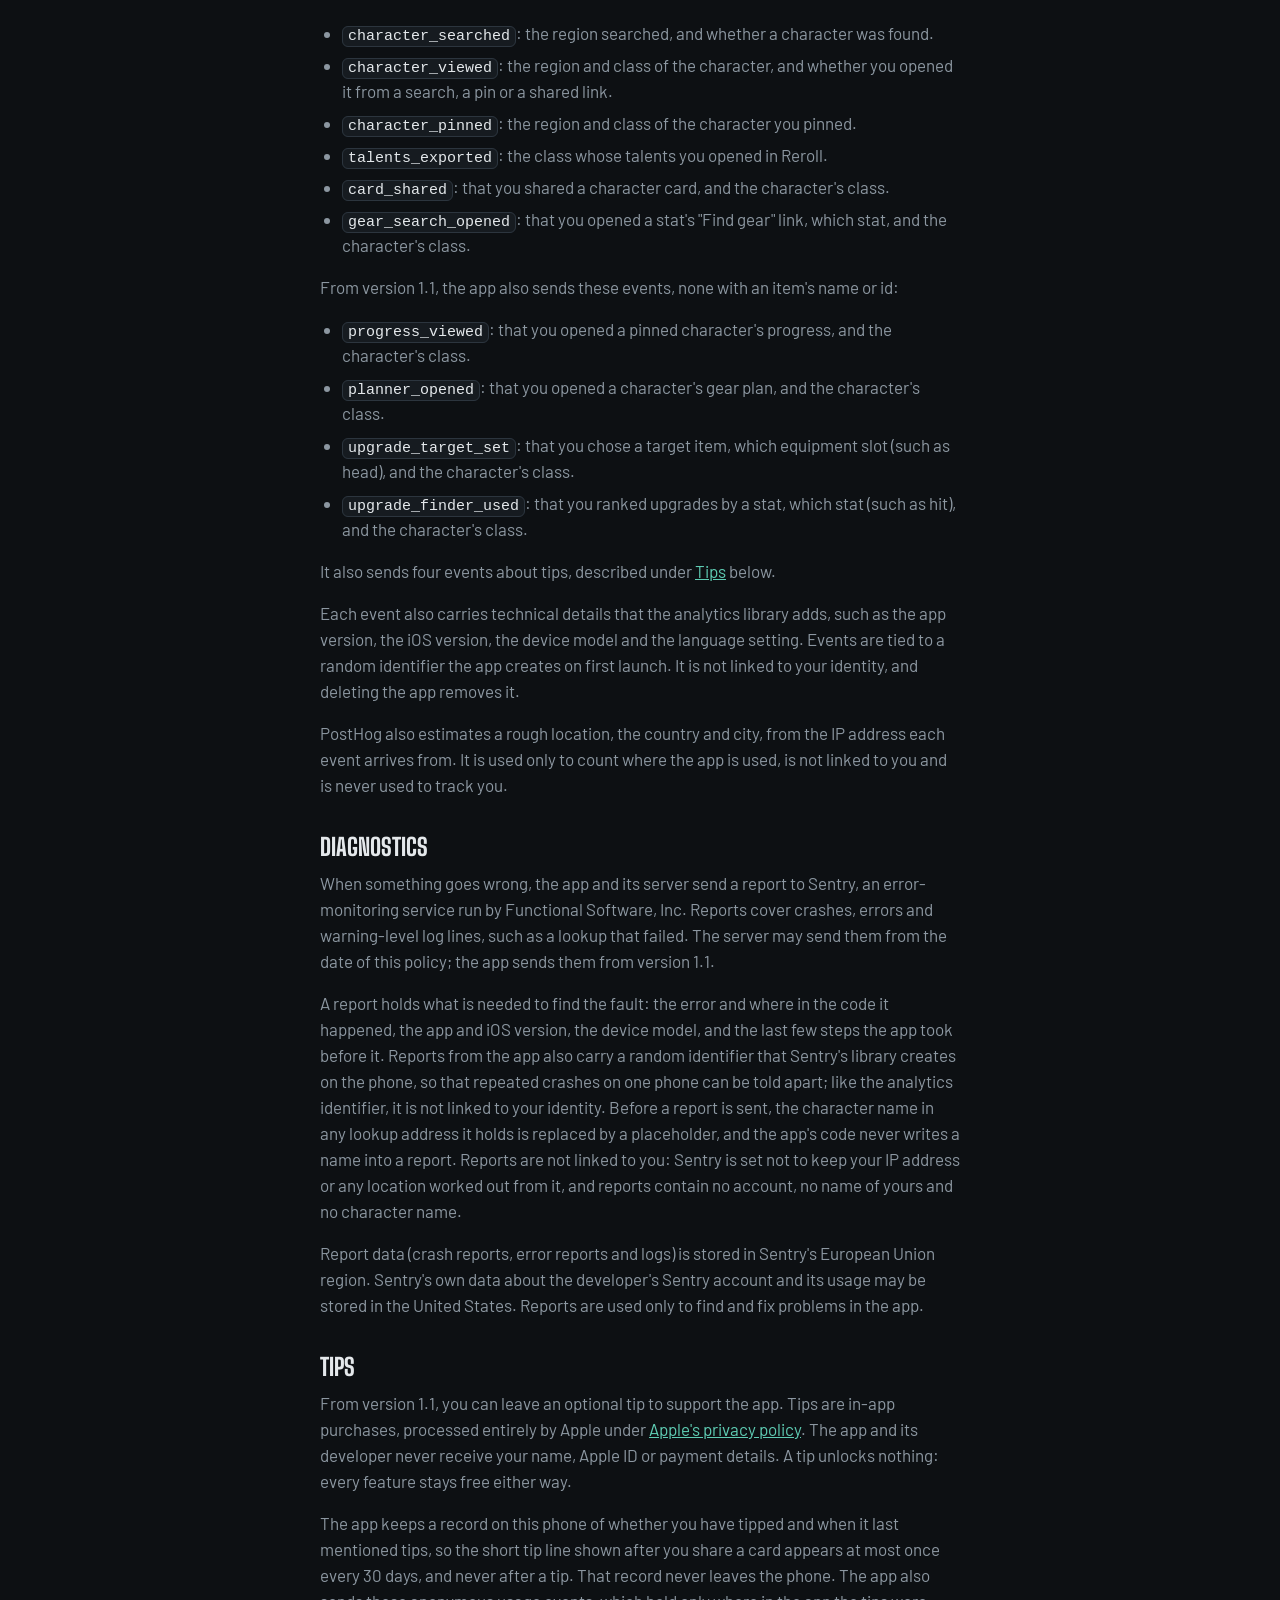
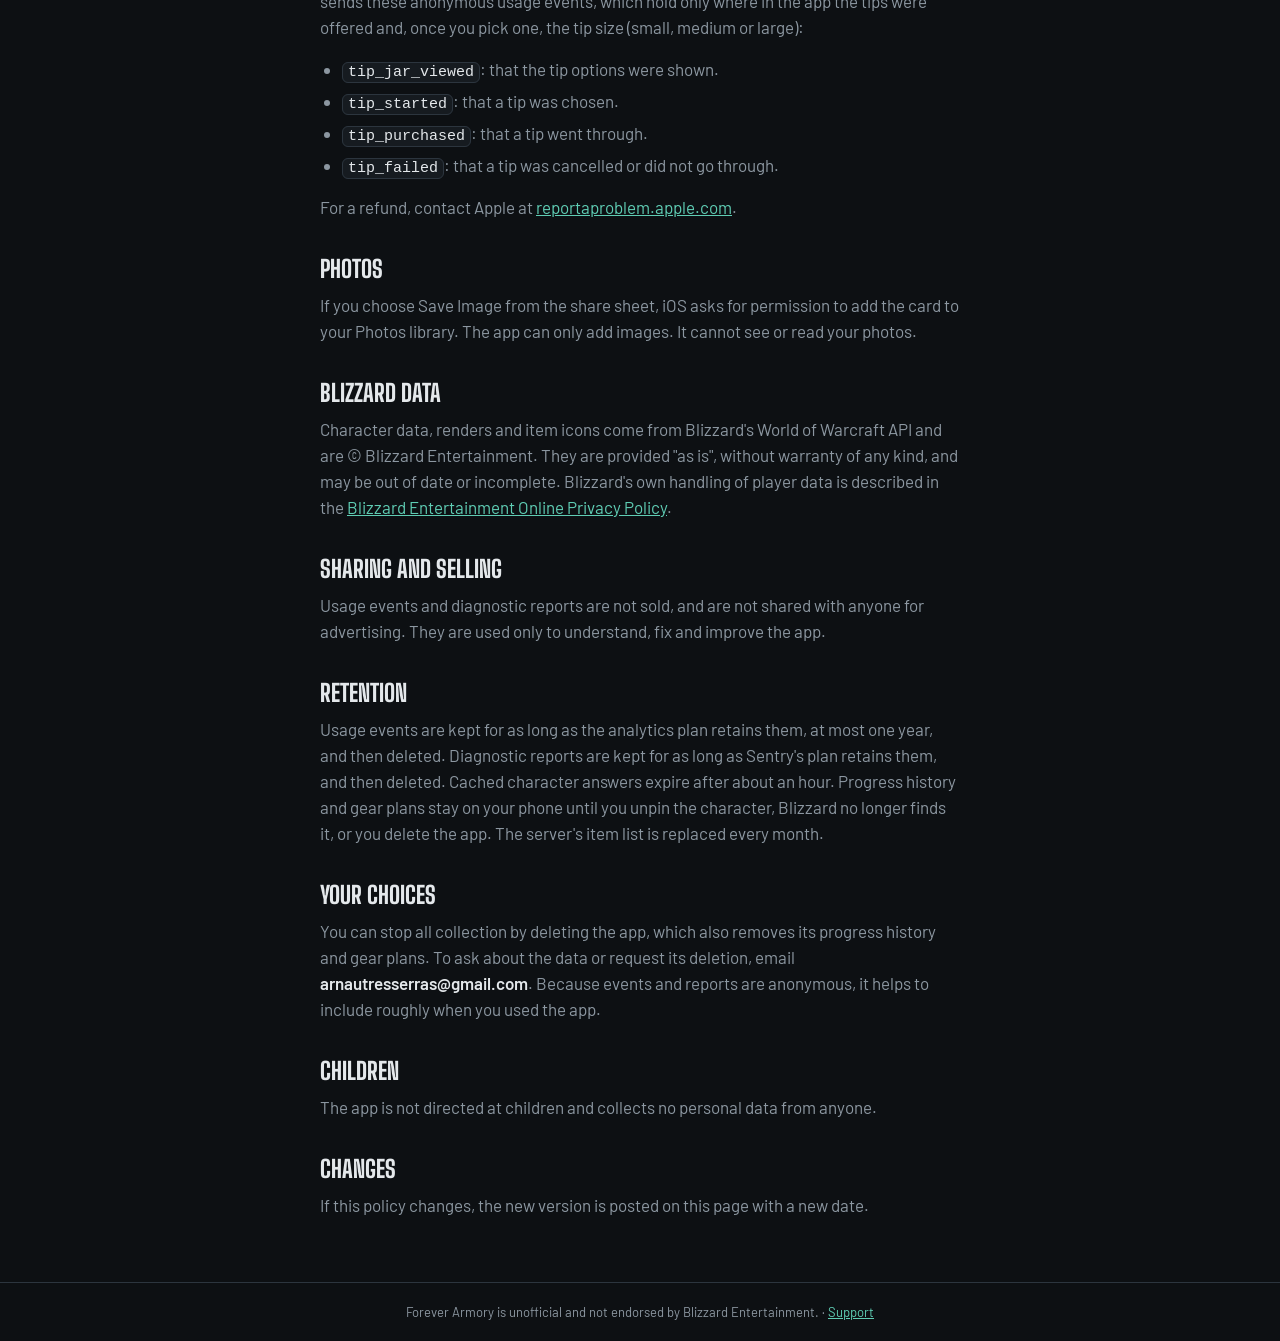
==== commit ac089f47: "Privacy: pinned names do go to the server for lookups; plans also go when Blizzard no longer finds t" ====
--- a/privacy.html
+++ b/privacy.html
@@ -108,9 +108,9 @@
   <p>The character data shown is about game characters, from Blizzard's public API. It is not data about you.</p>
 
   <h2>On this phone only</h2>
-  <p>Your pinned characters and recent searches stay on your device and are never sent anywhere.</p>
+  <p>Your list of pinned characters and your recent searches are kept on your device; the app's server never stores them.</p>
   <p>From version 1.1, the app keeps a progress history for each pinned character on this phone: its level, item level, equipped items and, at level 60, its key stats, talent specialisation and profession skills, at most one entry a day. To keep it current, the app looks up each pinned character again through the app's server, at most once a day when you open the app, as described under Character lookups. The history is deleted when you unpin the character, or as soon as Blizzard no longer finds the character. It is never sent to the app's server or anyone else.</p>
-  <p>Gear plans (the item you choose for each slot of a pinned character) also stay on this phone, and are deleted with the history when you unpin the character.</p>
+  <p>Gear plans (the item you choose for each slot of a pinned character) also stay on this phone, and are deleted with the history when you unpin the character or Blizzard no longer finds it.</p>
 
   <h2>Item list</h2>
   <p>From version 1.1, the gear planner uses a list of the game's equippable items, which the app downloads from the app's server and keeps on this phone, checking for a new one at most every 30 days. The server builds that list once a month from Blizzard's World of Warcraft API and keeps only the current copy. It holds item data only, nothing about you or any character, and downloading it sends nothing but the region.</p>
@@ -162,7 +162,7 @@
   <p>Usage events and diagnostic reports are not sold, and are not shared with anyone for advertising. They are used only to understand, fix and improve the app.</p>
 
   <h2>Retention</h2>
-  <p>Usage events are kept for as long as the analytics plan retains them, at most one year, and then deleted. Diagnostic reports are kept for as long as Sentry's plan retains them, and then deleted. Cached character answers expire after about an hour. Progress history and gear plans stay on your phone until you unpin the character or delete the app. The server's item list is replaced every month.</p>
+  <p>Usage events are kept for as long as the analytics plan retains them, at most one year, and then deleted. Diagnostic reports are kept for as long as Sentry's plan retains them, and then deleted. Cached character answers expire after about an hour. Progress history and gear plans stay on your phone until you unpin the character, Blizzard no longer finds it, or you delete the app. The server's item list is replaced every month.</p>
 
   <h2>Your choices</h2>
   <p>You can stop all collection by deleting the app, which also removes its progress history and gear plans. To ask about the data or request its deletion, email <span class="email">arnautresserras@gmail.com</span>. Because events and reports are anonymous, it helps to include roughly when you used the app.</p>
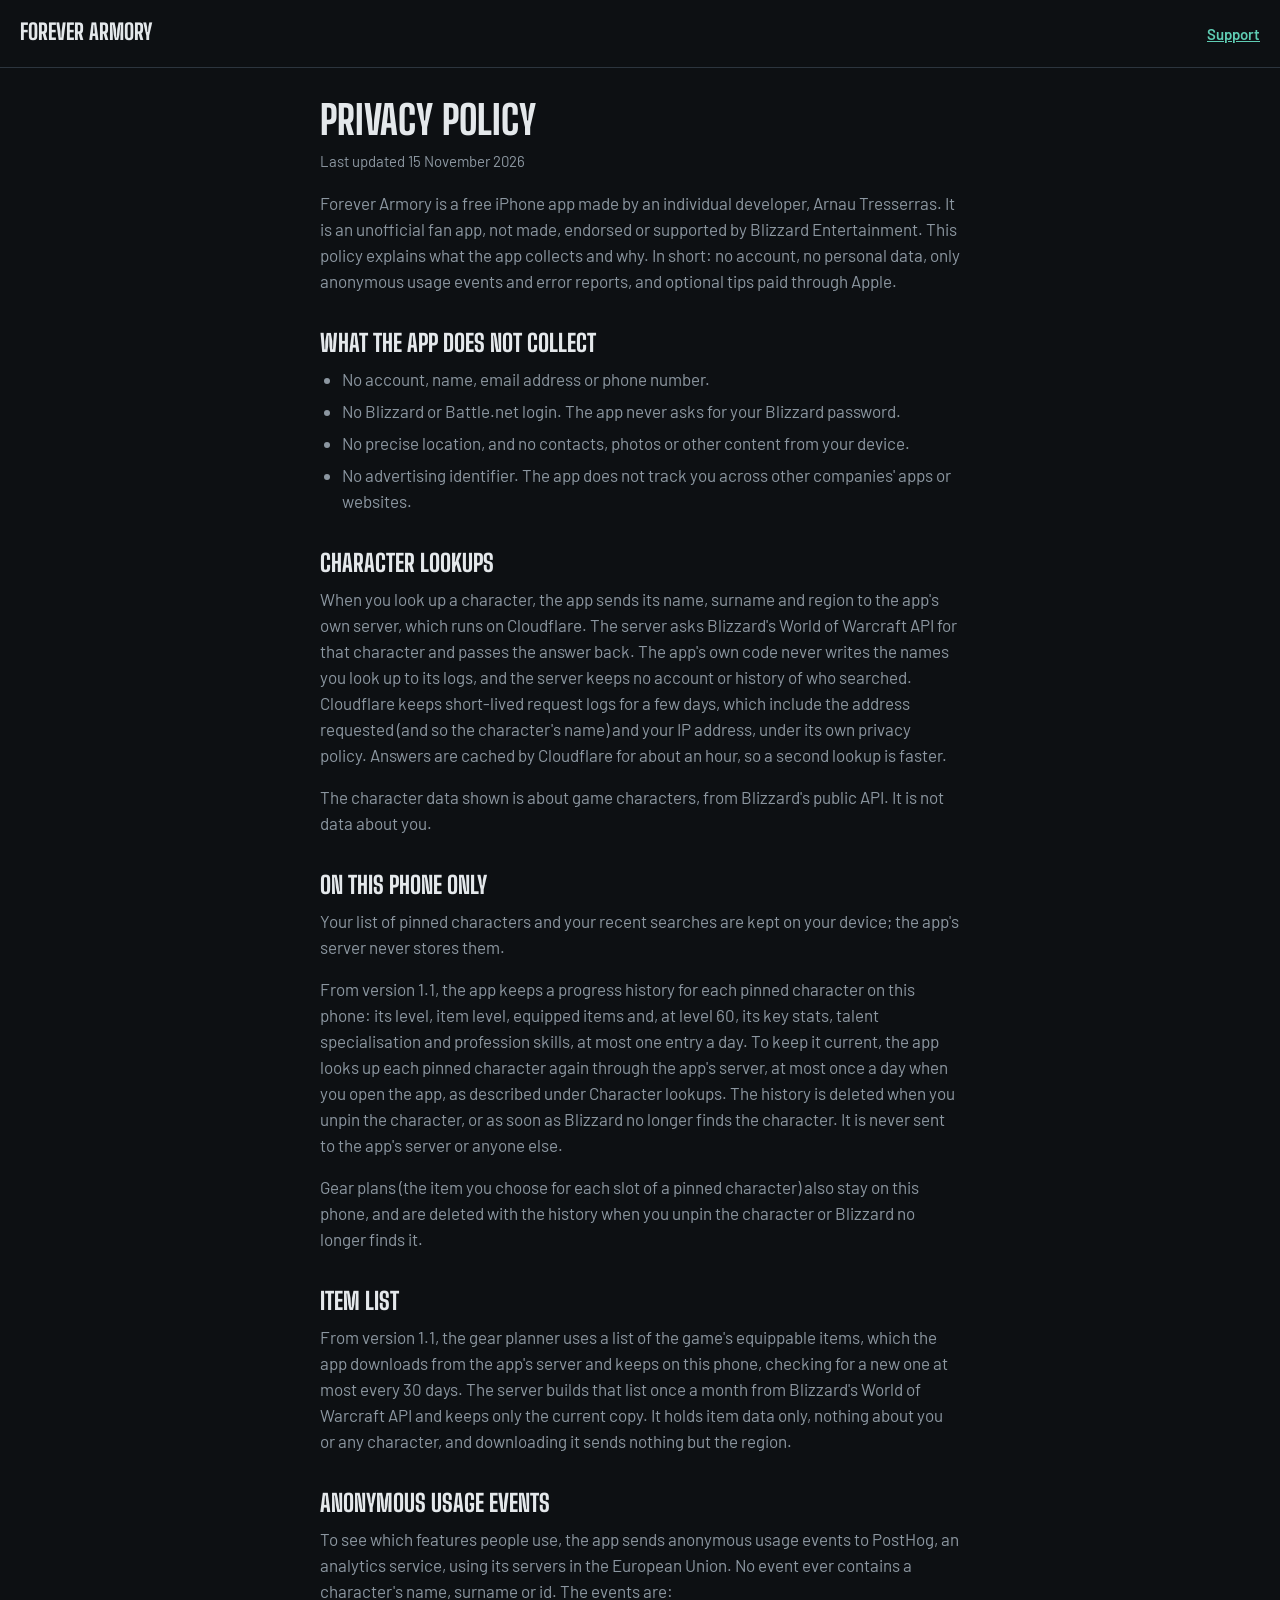
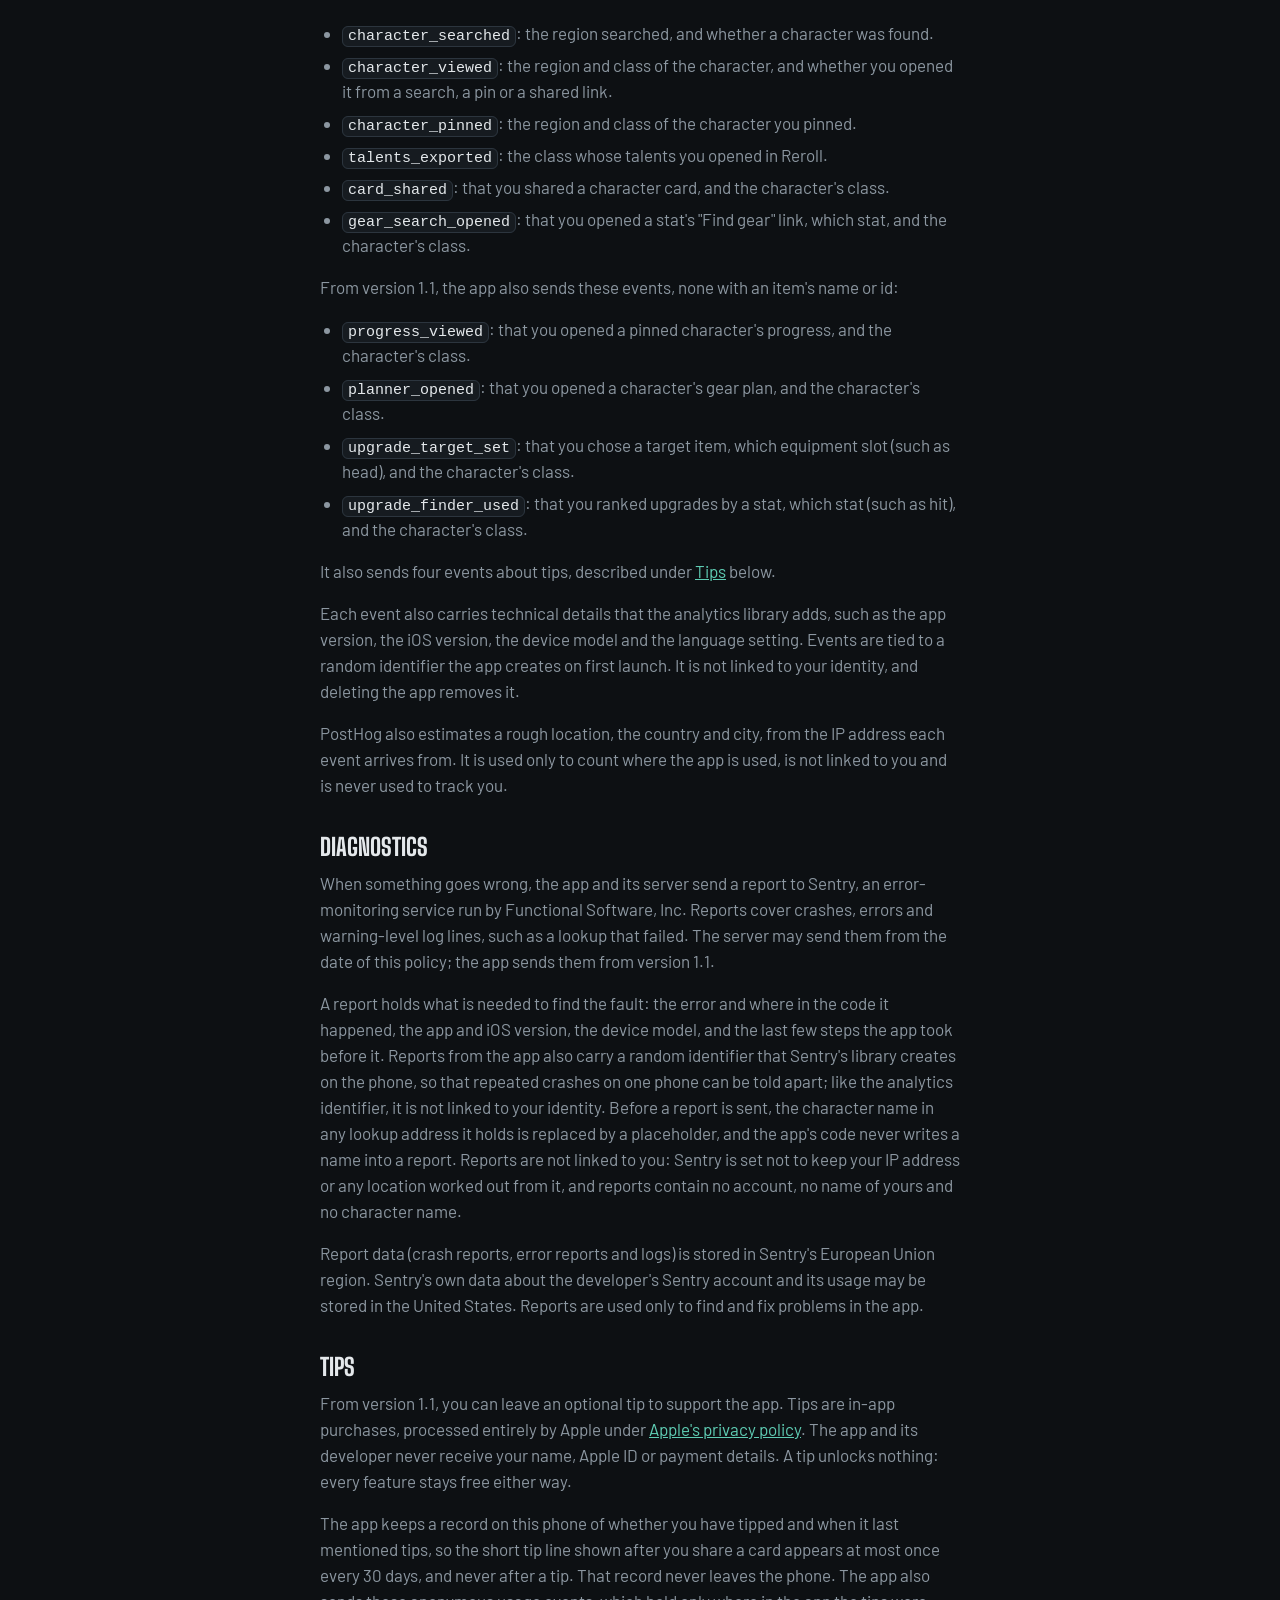
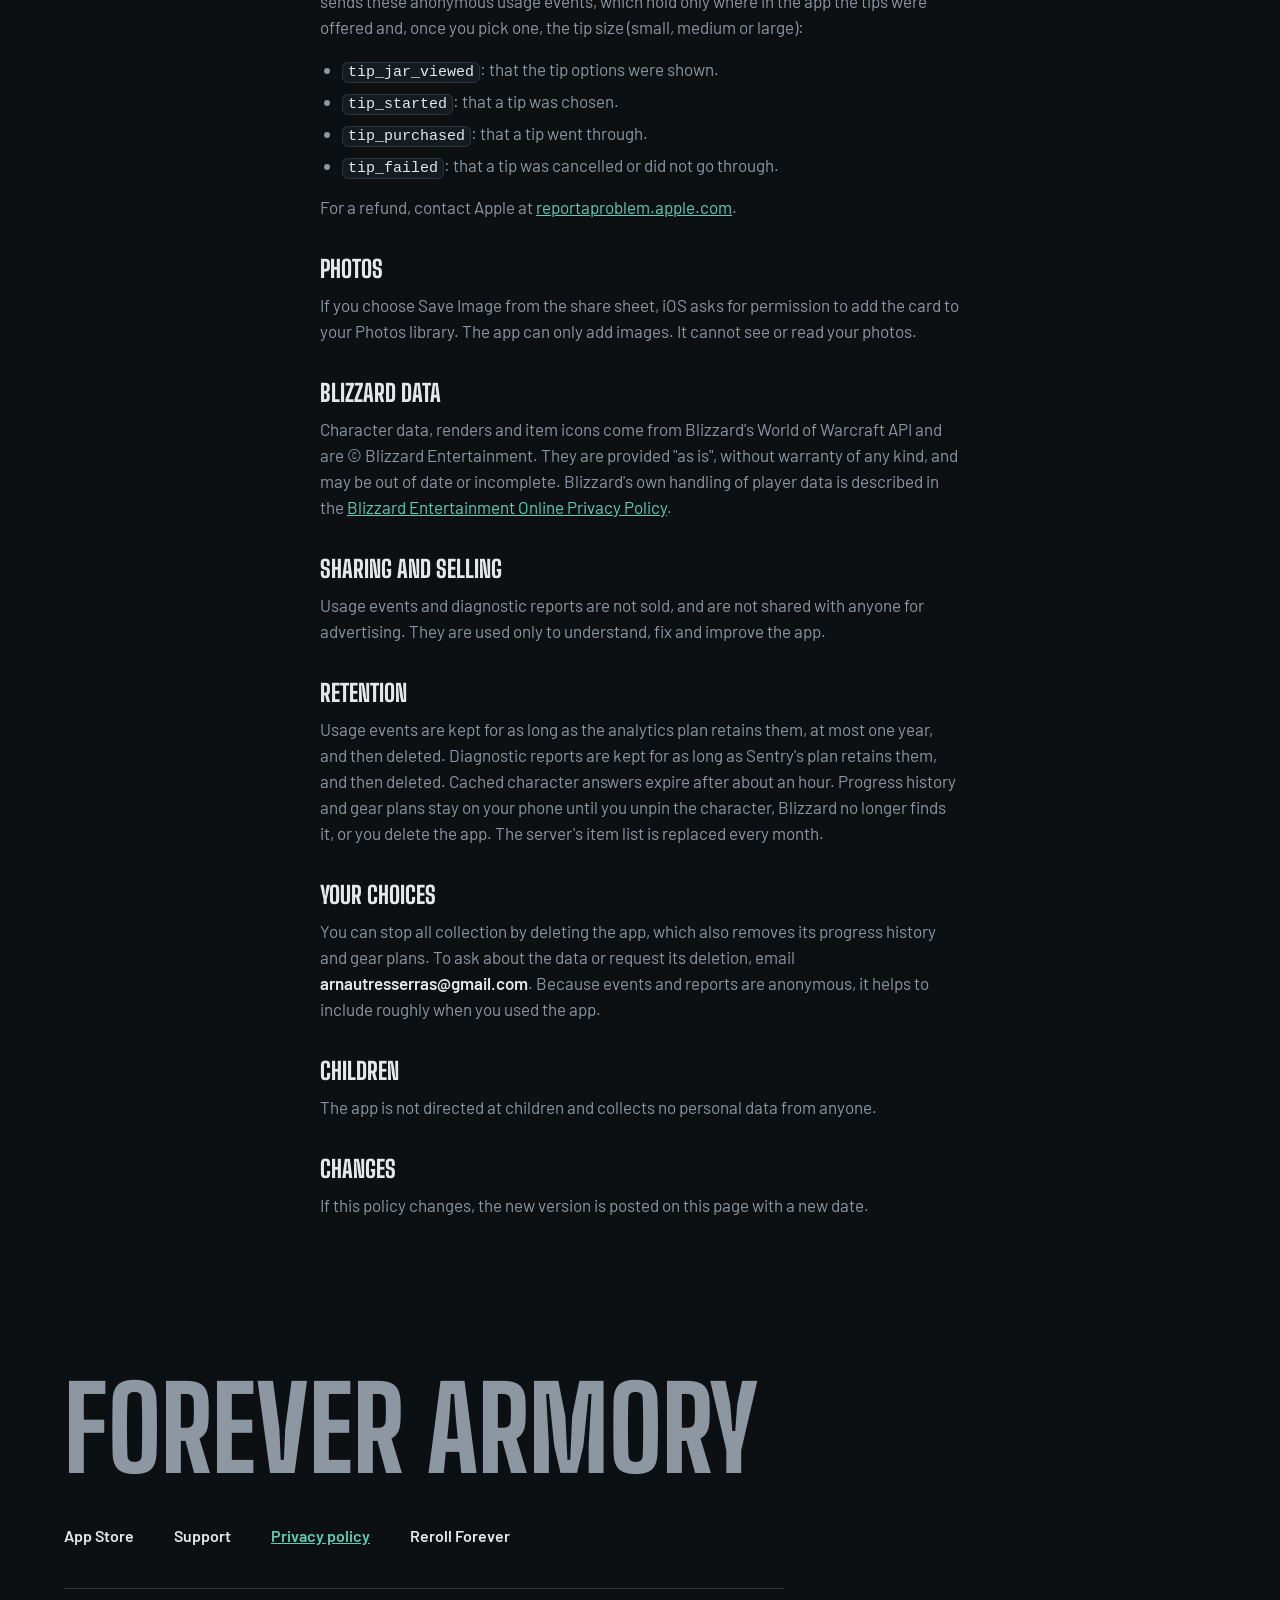
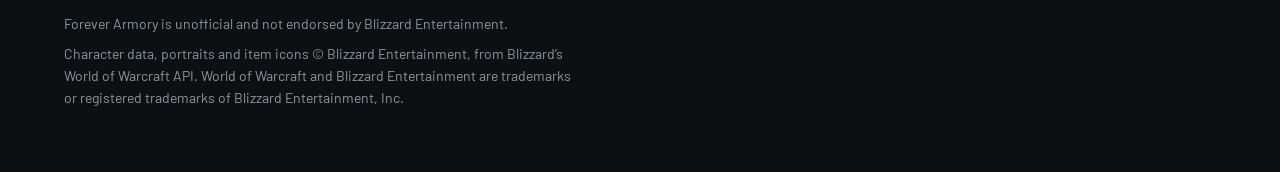
==== commit e3c58c6a: "Merge branch 'main' into site-landing-page" ====
--- a/privacy.html
+++ b/privacy.html
@@ -6,6 +6,8 @@
 <meta name="color-scheme" content="dark">
 <title>Forever Armory privacy policy</title>
 <link rel="stylesheet" href="https://fonts.googleapis.com/css2?family=Big+Shoulders+Display:wght@800&family=Barlow:wght@400;600;700&display=swap">
+<link rel="stylesheet" href="css/tokens.css">
+<link rel="stylesheet" href="css/footer.css">
 <style>
   :root {
     --anvil: #0D1013;
@@ -74,19 +76,11 @@
     padding: 1px 5px;
   }
   .email { color: var(--text); font-weight: 600; user-select: all; }
-  footer {
-    padding: 20px;
-    border-top: 1px solid var(--seam);
-    color: var(--muted);
-    font-size: 13px;
-    line-height: 18px;
-    text-align: center;
-  }
 </style>
 </head>
 <body>
 <header>
-  <a class="mark" href="support.html">Forever Armory</a>
+  <a class="mark" href="./">Forever Armory</a>
   <nav><a href="support.html">Support</a></nav>
 </header>
 <main>
@@ -173,6 +167,22 @@
   <h2>Changes</h2>
   <p>If this policy changes, the new version is posted on this page with a new date.</p>
 </main>
-<footer>Forever Armory is unofficial and not endorsed by Blizzard Entertainment. · <a href="support.html">Support</a></footer>
+<footer class="mast">
+  <div class="container">
+    <p class="wordmark" aria-hidden="true">Forever Armory</p>
+    <nav aria-label="Footer">
+      <ul>
+        <li><a href="https://apps.apple.com/app/id6834562961?ct=site_footer">App Store</a></li>
+        <li><a href="support.html">Support</a></li>
+        <li><a href="privacy.html" aria-current="page">Privacy policy</a></li>
+        <li><a href="https://apps.apple.com/app/id6829319441?ct=armory_site">Reroll Forever</a></li>
+      </ul>
+    </nav>
+    <div class="legal">
+      <p>Forever Armory is unofficial and not endorsed by Blizzard Entertainment.</p>
+      <p>Character data, portraits and item icons © Blizzard Entertainment, from Blizzard’s World of Warcraft API. World of Warcraft and Blizzard Entertainment are trademarks or registered trademarks of Blizzard Entertainment, Inc.</p>
+    </div>
+  </div>
+</footer>
 </body>
 </html>
--- a/css/tokens.css
+++ b/css/tokens.css
@@ -0,0 +1,18 @@
+:root {
+  --space-3xs: 2px; --space-2xs: 4px; --space-xs: 8px; --space-sm: 12px; --space-md: 16px; --space-lg: 24px; --space-xl: 40px; --space-2xl: 64px; --space-3xl: 96px; --space-4xl: 144px;
+  --text-xs: 0.8125rem; --text-sm: 0.875rem; --text-md: 1rem; --text-lg: 1.25rem; --text-xl: 1.5625rem; --text-2xl: 1.953rem; --text-3xl: 2.441rem;
+  --text-display-s: clamp(2.25rem, 4vw + 0.5rem, 3.75rem); --text-display: clamp(2.75rem, 5vw + 1rem, 5.25rem);
+  --text-section: clamp(2rem, 2.5vw + 1rem, 3.5rem); --text-title: clamp(1.25rem, 0.75vw + 0.875rem, 1.625rem); --text-lead: clamp(1.125rem, 0.35vw + 1rem, 1.375rem);
+  --ease-out: cubic-bezier(0.16, 1, 0.3, 1); --ease-in: cubic-bezier(0.7, 0, 0.84, 0); --ease-in-out: cubic-bezier(0.65, 0, 0.35, 1);
+  --dur-micro: 120ms; --dur-short: 220ms; --dur-long: 420ms;
+  --color-error: oklch(52% 0.19 27); --color-success: oklch(50% 0.12 150);
+  --container: 1440px; --gutter: 64px; --gap-columns: 32px; --section-gap-s: 120px; --section-gap: 144px; --section-gap-l: 176px;
+  --z-base: 1; --z-raised: 10; --z-dropdown: 100; --z-sticky: 200; --z-sticky-nav: 300; --z-modal: 400; --z-toast: 500; --z-tooltip: 600;
+  --color-paper: oklch(17.1% 0.008 248); --color-paper-2: oklch(21.9% 0.012 248); --color-paper-3: oklch(26.5% 0.017 248);
+  --color-ink: oklch(92.9% 0.006 240); --color-ink-2: oklch(80.9% 0.014 241); --color-muted: oklch(67.1% 0.020 246);
+  --color-rule: oklch(32.4% 0.020 248);
+  --color-accent: oklch(77.7% 0.108 176); --color-accent-hover: oklch(83% 0.1 176); --color-accent-ink: oklch(25.4% 0.043 172); --color-focus: oklch(77.7% 0.108 176);
+  --font-display: "Big Shoulders Display", "Arial Narrow", system-ui, sans-serif; --font-body: Barlow, ui-sans-serif, system-ui, sans-serif; --font-outlier: var(--font-body);
+  --radius-card: 22px; --radius-input: 14px; --radius-pill: 999px; --rule-hair: 1px; --shadow-card: none;
+  --tracking-display: 0em; --display-weight: 800;
+}
--- a/css/footer.css
+++ b/css/footer.css
@@ -0,0 +1,16 @@
+/* The mast footer, shared by index, support and privacy. Needs tokens.css. */
+.mast { padding-block: var(--space-3xl) var(--space-2xl); line-height: 1.55; }
+.mast > .container { width: 100%; max-width: var(--container); margin-inline: auto; padding-inline: var(--gutter); }
+.mast .wordmark { font: 800 clamp(3.5rem, 9vw, 8.5rem)/0.9 var(--font-display); text-transform: uppercase; color: var(--color-muted); margin: 0 0 var(--space-xl); overflow-wrap: break-word; min-width: 0; }
+.mast nav ul { list-style: none; margin: 0; padding: 0; display: flex; flex-wrap: wrap; gap: var(--space-xs) var(--space-xl); }
+.mast nav li { margin: 0; }
+.mast nav a { color: var(--color-ink); font-size: var(--text-md); font-weight: 600; text-decoration: none; white-space: nowrap; }
+.mast nav a:hover, .mast nav a[aria-current="page"] { color: var(--color-accent); text-decoration: underline; }
+.mast nav a:focus-visible { outline: 2px solid var(--color-focus); outline-offset: 2px; }
+.legal { margin-top: var(--space-xl); padding-top: var(--space-lg); border-top: var(--rule-hair) solid var(--color-rule); display: grid; gap: var(--space-xs); color: var(--color-muted); font-size: var(--text-sm); max-width: 90ch; }
+.legal p { margin: 0; max-width: 65ch; color: var(--color-muted); }
+@media (max-width: 60rem) { .mast { --gutter: var(--space-lg); } }
+@media (max-width: 40rem) {
+  .mast { --gutter: var(--space-md); }
+  .mast nav ul { display: grid; grid-template-columns: repeat(2, max-content); }
+}
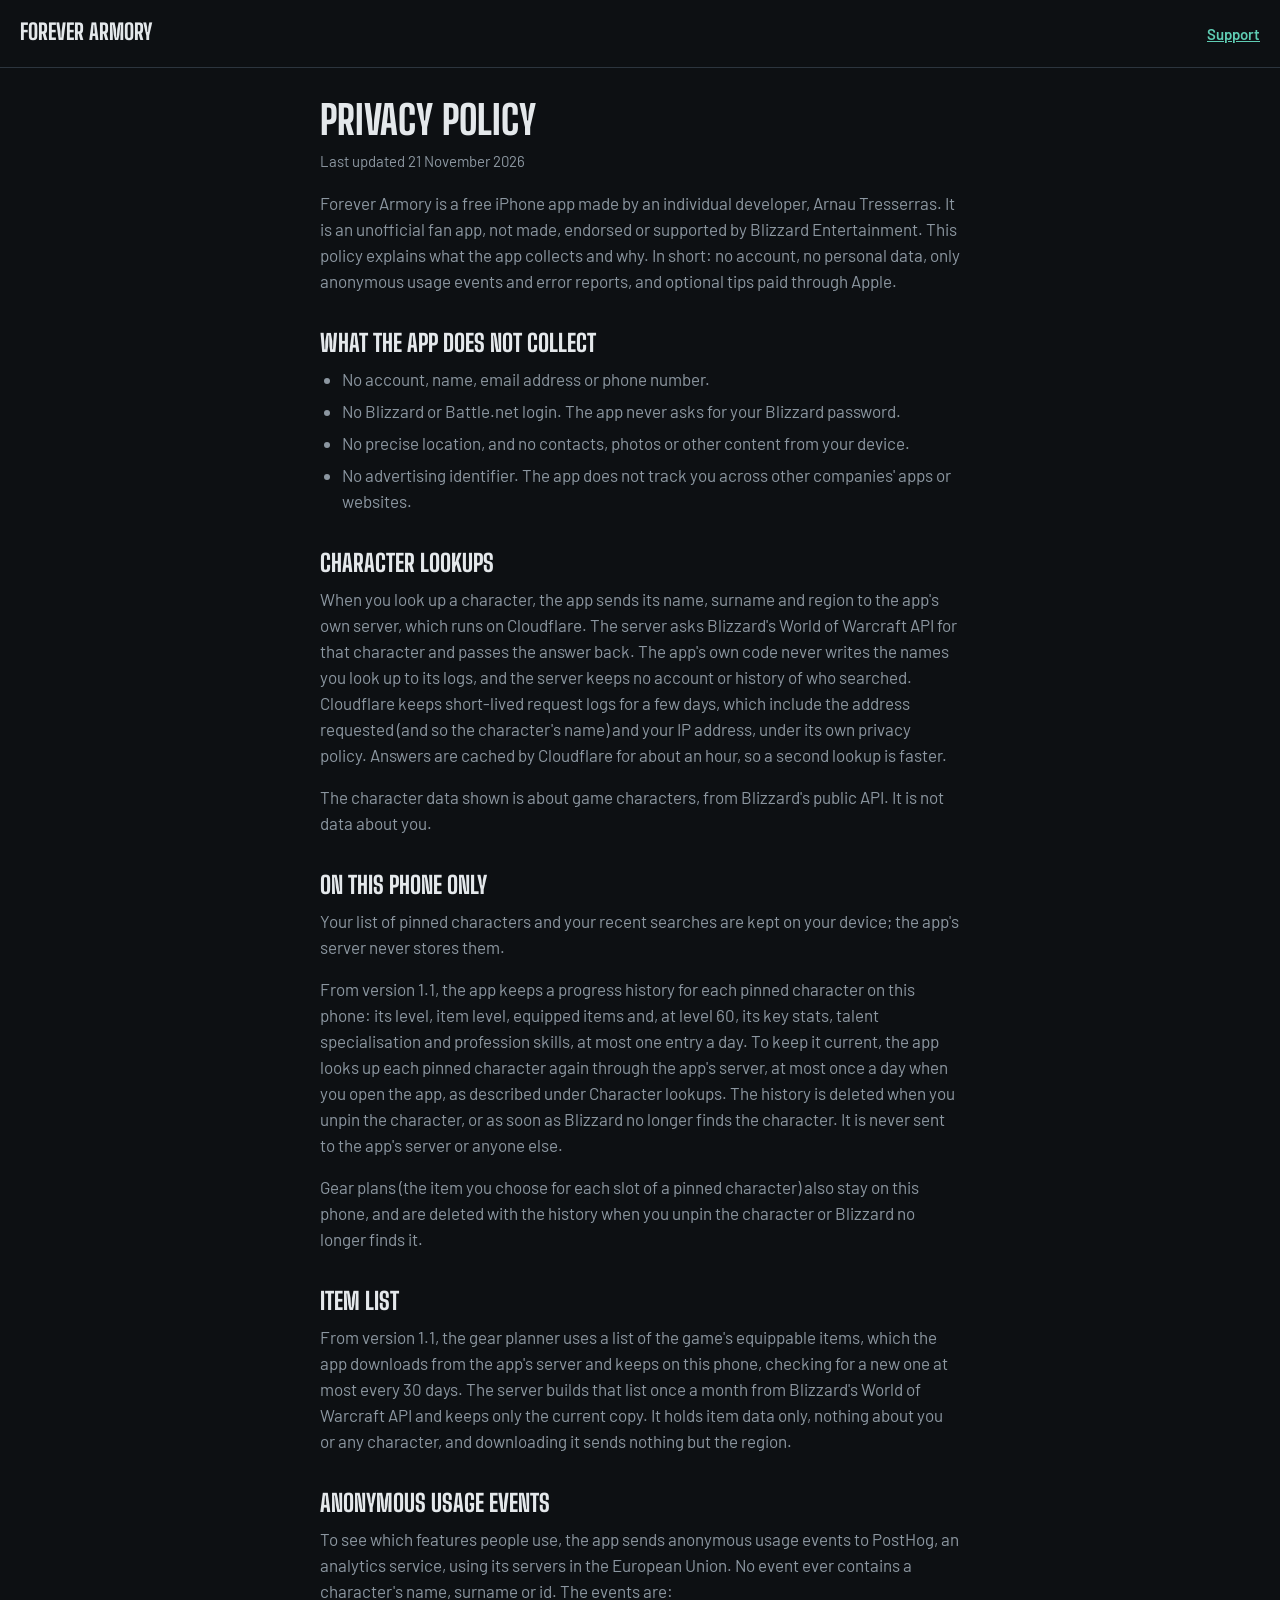
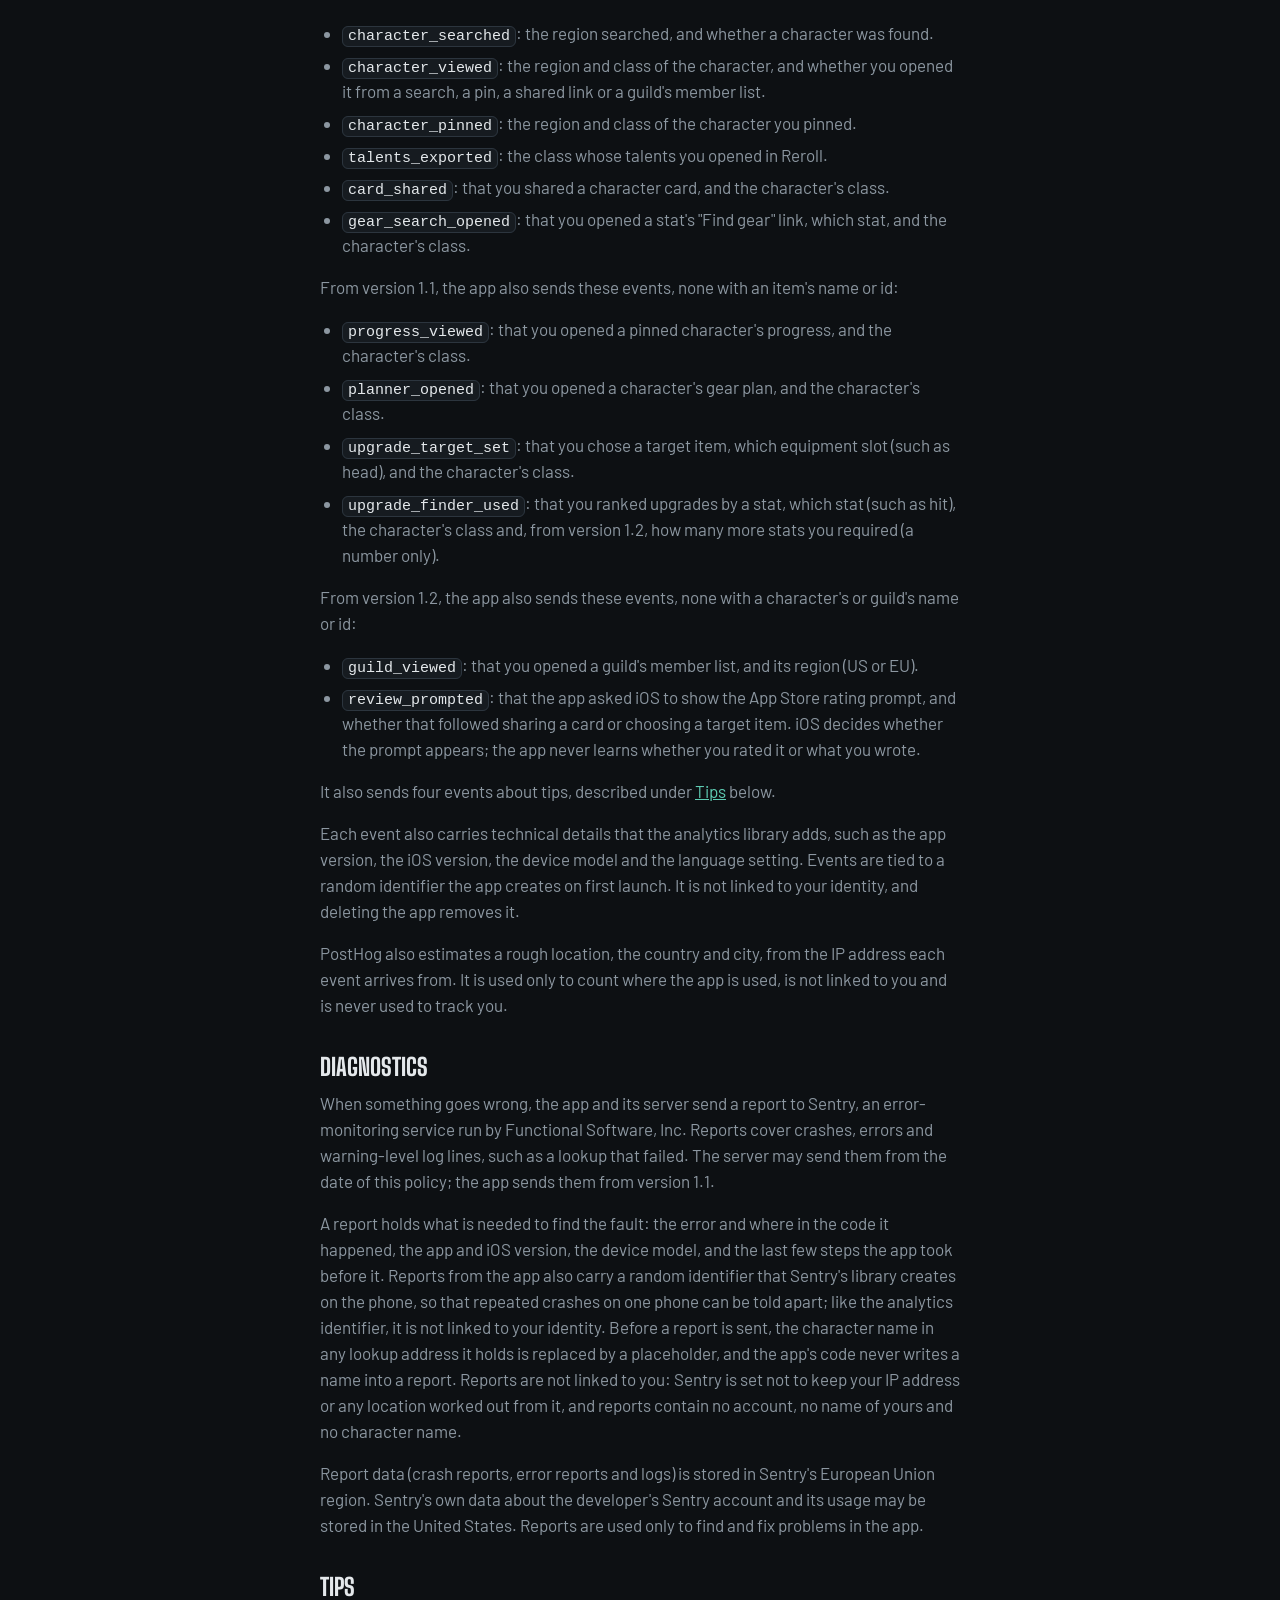
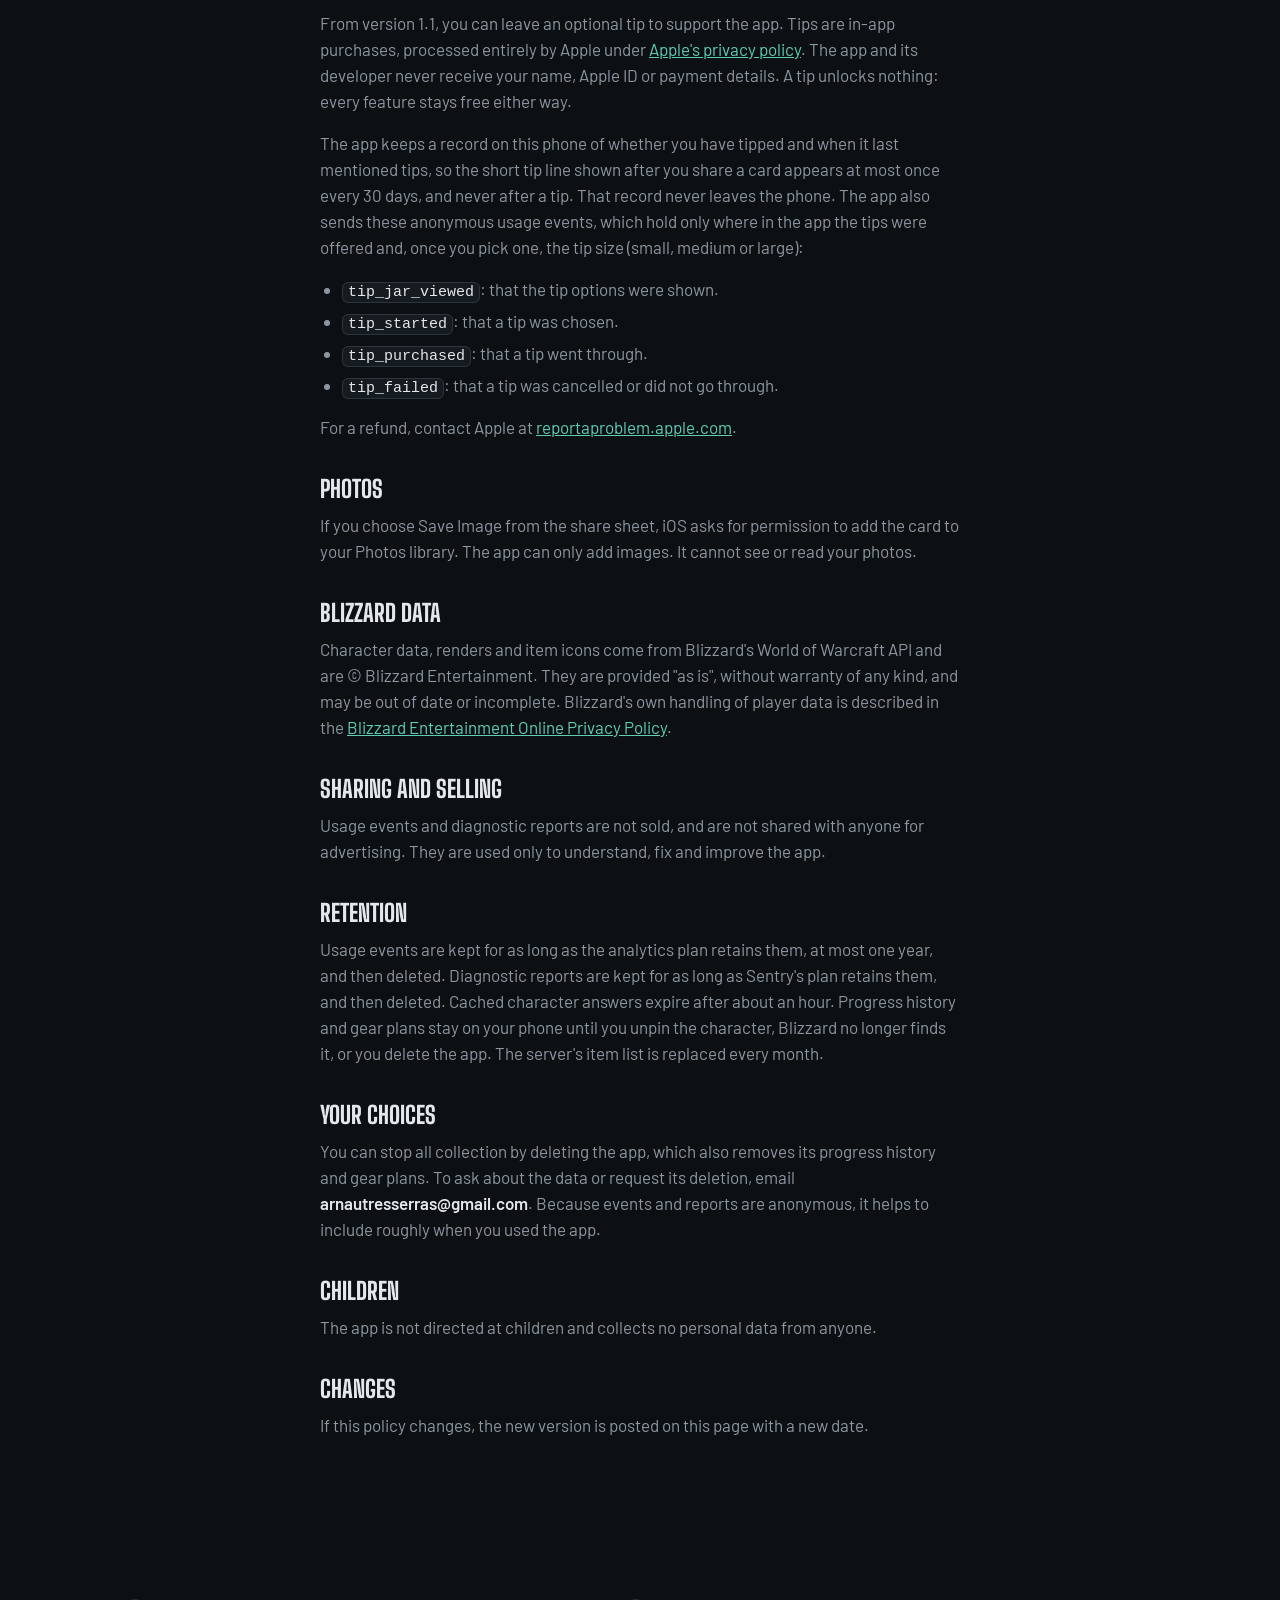
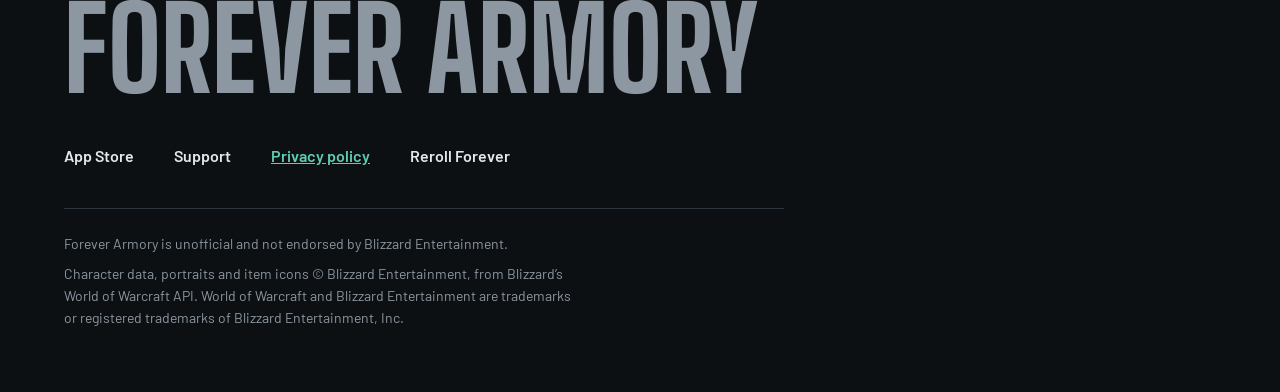
==== commit 25a7c019: "Privacy: 1.2 events (guild_viewed, review_prompted, upgrade_finder_used extra stats) Also character_" ====
--- a/privacy.html
+++ b/privacy.html
@@ -85,7 +85,7 @@
 </header>
 <main>
   <h1>Privacy policy</h1>
-  <p class="meta">Last updated 15 November 2026</p>
+  <p class="meta">Last updated 21 November 2026</p>
 
   <p>Forever Armory is a free iPhone app made by an individual developer, Arnau Tresserras. It is an unofficial fan app, not made, endorsed or supported by Blizzard Entertainment. This policy explains what the app collects and why. In short: no account, no personal data, only anonymous usage events and error reports, and optional tips paid through Apple.</p>
 
@@ -113,7 +113,7 @@
   <p>To see which features people use, the app sends anonymous usage events to PostHog, an analytics service, using its servers in the European Union. No event ever contains a character's name, surname or id. The events are:</p>
   <ul>
     <li><code>character_searched</code>: the region searched, and whether a character was found.</li>
-    <li><code>character_viewed</code>: the region and class of the character, and whether you opened it from a search, a pin or a shared link.</li>
+    <li><code>character_viewed</code>: the region and class of the character, and whether you opened it from a search, a pin, a shared link or a guild's member list.</li>
     <li><code>character_pinned</code>: the region and class of the character you pinned.</li>
     <li><code>talents_exported</code>: the class whose talents you opened in Reroll.</li>
     <li><code>card_shared</code>: that you shared a character card, and the character's class.</li>
@@ -124,7 +124,12 @@
     <li><code>progress_viewed</code>: that you opened a pinned character's progress, and the character's class.</li>
     <li><code>planner_opened</code>: that you opened a character's gear plan, and the character's class.</li>
     <li><code>upgrade_target_set</code>: that you chose a target item, which equipment slot (such as head), and the character's class.</li>
-    <li><code>upgrade_finder_used</code>: that you ranked upgrades by a stat, which stat (such as hit), and the character's class.</li>
+    <li><code>upgrade_finder_used</code>: that you ranked upgrades by a stat, which stat (such as hit), the character's class and, from version 1.2, how many more stats you required (a number only).</li>
+  </ul>
+  <p>From version 1.2, the app also sends these events, none with a character's or guild's name or id:</p>
+  <ul>
+    <li><code>guild_viewed</code>: that you opened a guild's member list, and its region (US or EU).</li>
+    <li><code>review_prompted</code>: that the app asked iOS to show the App Store rating prompt, and whether that followed sharing a card or choosing a target item. iOS decides whether the prompt appears; the app never learns whether you rated it or what you wrote.</li>
   </ul>
   <p>It also sends four events about tips, described under <a href="#tips">Tips</a> below.</p>
   <p>Each event also carries technical details that the analytics library adds, such as the app version, the iOS version, the device model and the language setting. Events are tied to a random identifier the app creates on first launch. It is not linked to your identity, and deleting the app removes it.</p>
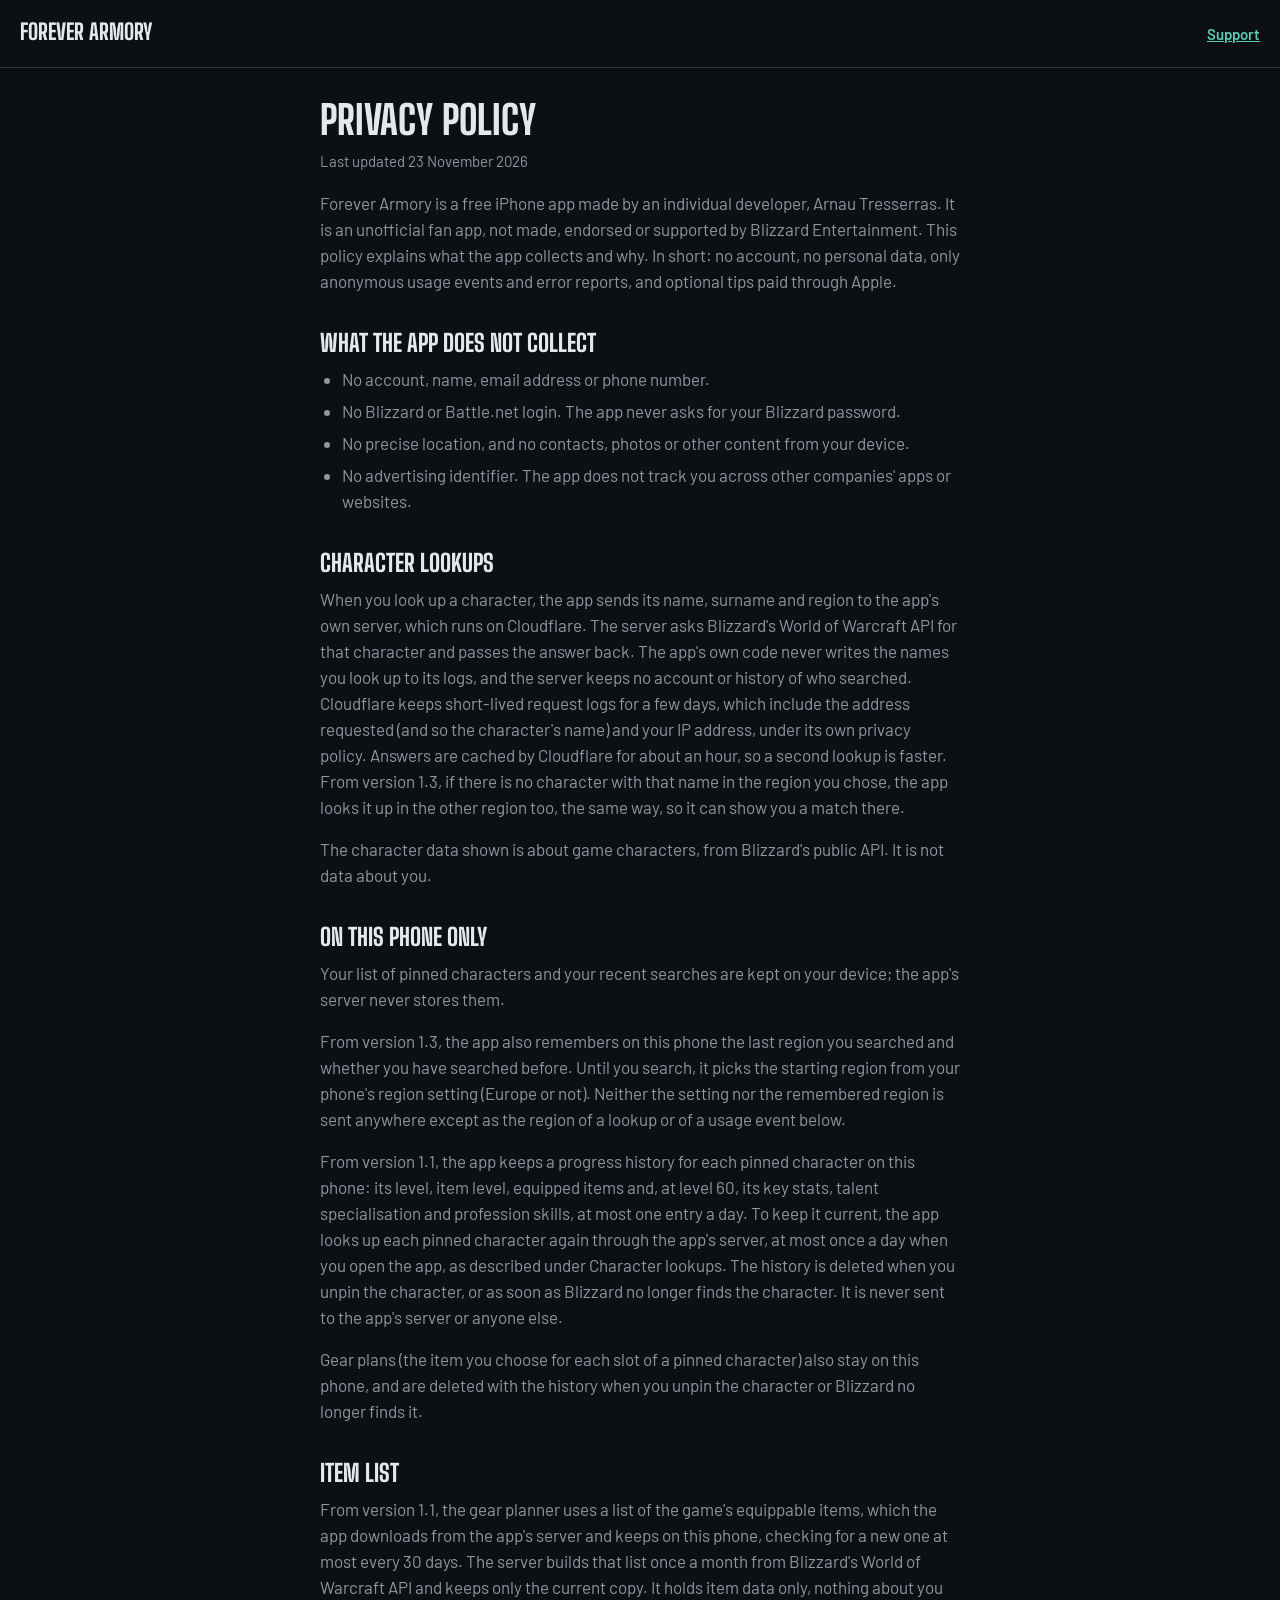
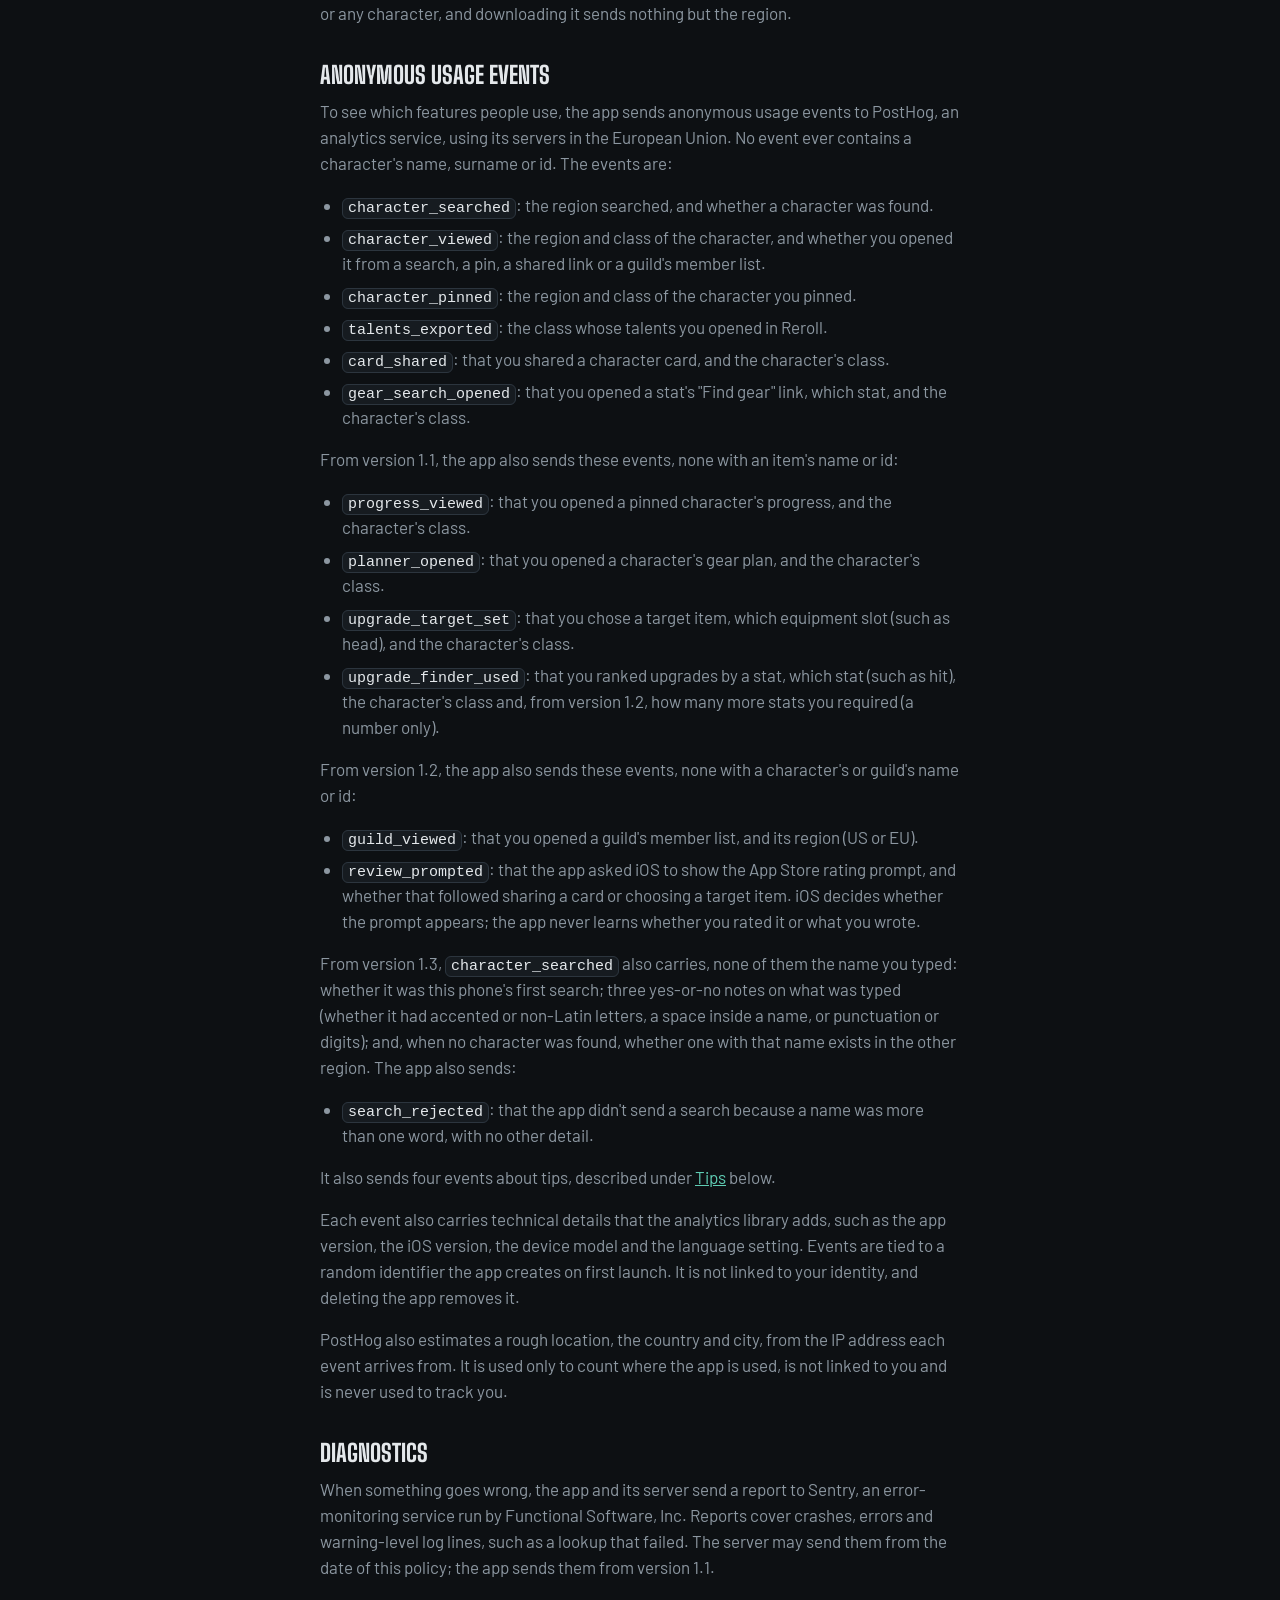
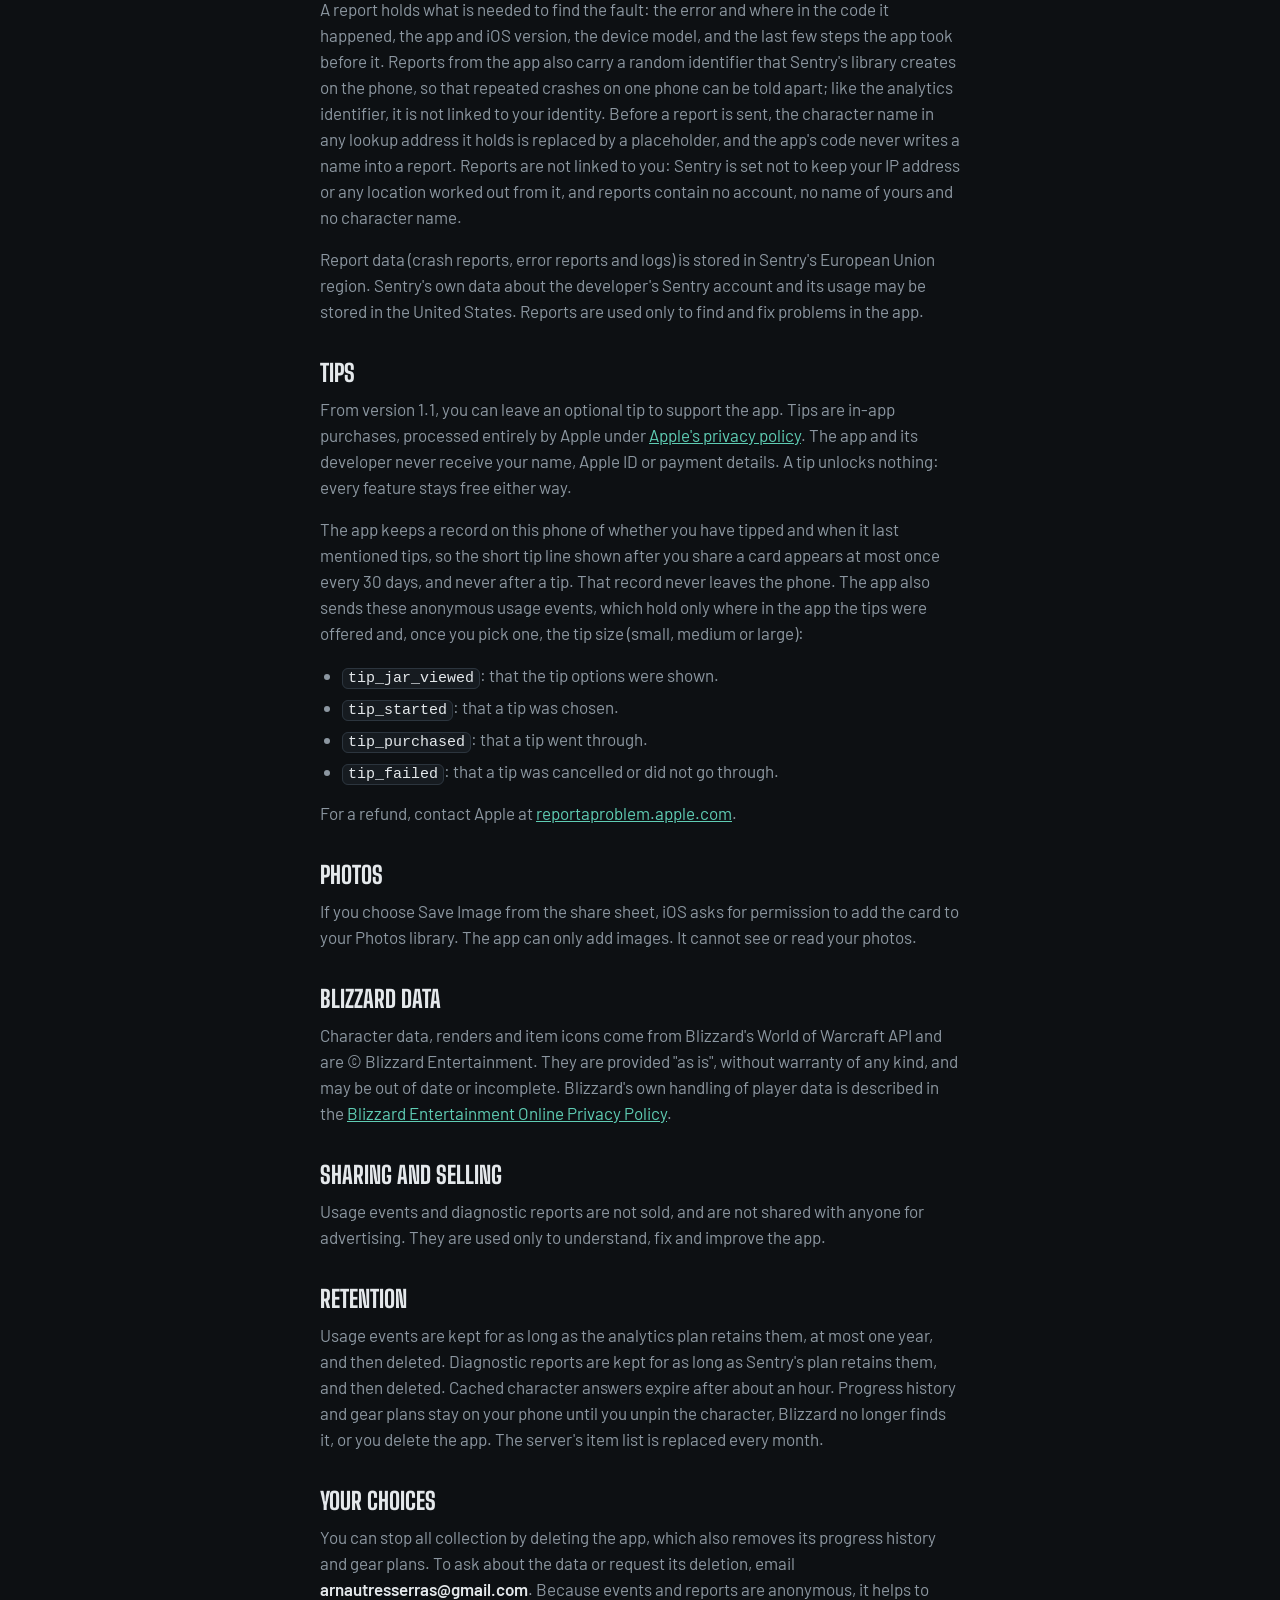
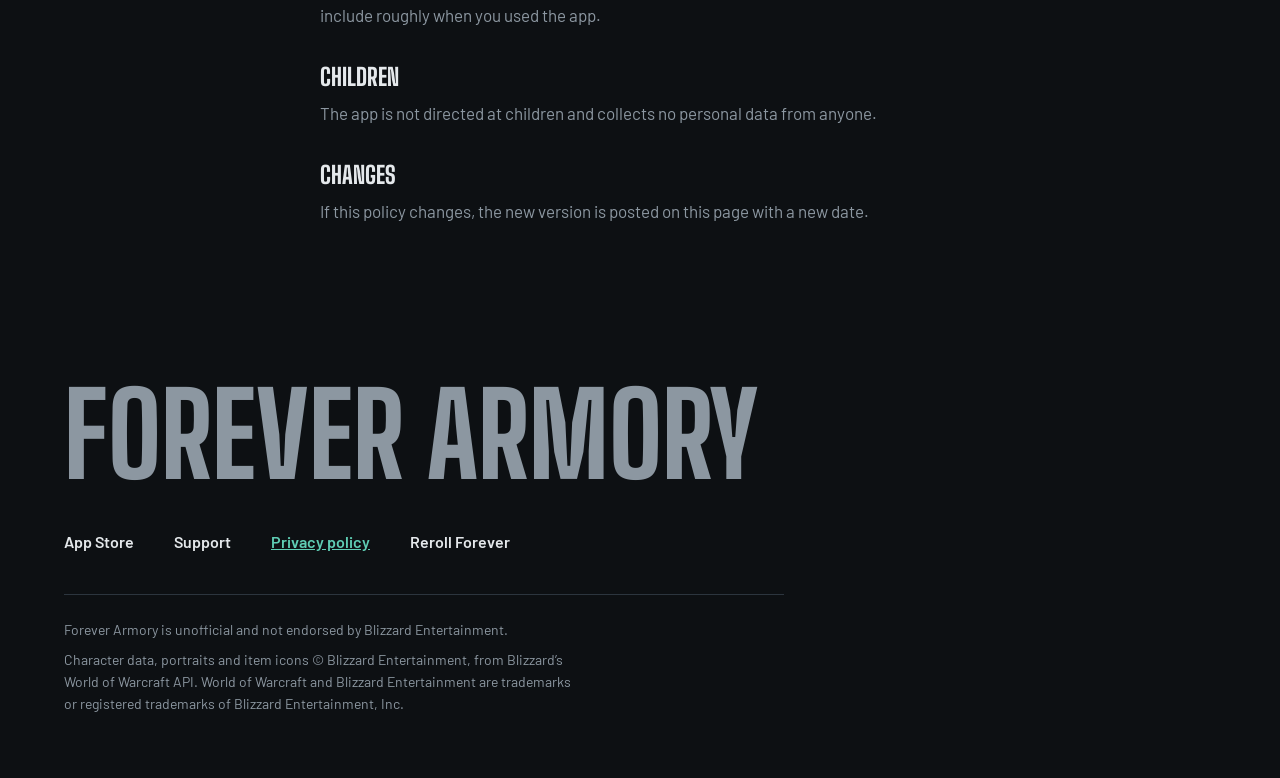
==== commit 494fe859: "Privacy: 1.3 search additions character_searched gains first_search, three yes-or-no notes on the ty" ====
--- a/privacy.html
+++ b/privacy.html
@@ -85,7 +85,7 @@
 </header>
 <main>
   <h1>Privacy policy</h1>
-  <p class="meta">Last updated 21 November 2026</p>
+  <p class="meta">Last updated 23 November 2026</p>
 
   <p>Forever Armory is a free iPhone app made by an individual developer, Arnau Tresserras. It is an unofficial fan app, not made, endorsed or supported by Blizzard Entertainment. This policy explains what the app collects and why. In short: no account, no personal data, only anonymous usage events and error reports, and optional tips paid through Apple.</p>
 
@@ -98,11 +98,12 @@
   </ul>
 
   <h2>Character lookups</h2>
-  <p>When you look up a character, the app sends its name, surname and region to the app's own server, which runs on Cloudflare. The server asks Blizzard's World of Warcraft API for that character and passes the answer back. The app's own code never writes the names you look up to its logs, and the server keeps no account or history of who searched. Cloudflare keeps short-lived request logs for a few days, which include the address requested (and so the character's name) and your IP address, under its own privacy policy. Answers are cached by Cloudflare for about an hour, so a second lookup is faster.</p>
+  <p>When you look up a character, the app sends its name, surname and region to the app's own server, which runs on Cloudflare. The server asks Blizzard's World of Warcraft API for that character and passes the answer back. The app's own code never writes the names you look up to its logs, and the server keeps no account or history of who searched. Cloudflare keeps short-lived request logs for a few days, which include the address requested (and so the character's name) and your IP address, under its own privacy policy. Answers are cached by Cloudflare for about an hour, so a second lookup is faster. From version 1.3, if there is no character with that name in the region you chose, the app looks it up in the other region too, the same way, so it can show you a match there.</p>
   <p>The character data shown is about game characters, from Blizzard's public API. It is not data about you.</p>
 
   <h2>On this phone only</h2>
   <p>Your list of pinned characters and your recent searches are kept on your device; the app's server never stores them.</p>
+  <p>From version 1.3, the app also remembers on this phone the last region you searched and whether you have searched before. Until you search, it picks the starting region from your phone's region setting (Europe or not). Neither the setting nor the remembered region is sent anywhere except as the region of a lookup or of a usage event below.</p>
   <p>From version 1.1, the app keeps a progress history for each pinned character on this phone: its level, item level, equipped items and, at level 60, its key stats, talent specialisation and profession skills, at most one entry a day. To keep it current, the app looks up each pinned character again through the app's server, at most once a day when you open the app, as described under Character lookups. The history is deleted when you unpin the character, or as soon as Blizzard no longer finds the character. It is never sent to the app's server or anyone else.</p>
   <p>Gear plans (the item you choose for each slot of a pinned character) also stay on this phone, and are deleted with the history when you unpin the character or Blizzard no longer finds it.</p>
 
@@ -130,6 +131,10 @@
   <ul>
     <li><code>guild_viewed</code>: that you opened a guild's member list, and its region (US or EU).</li>
     <li><code>review_prompted</code>: that the app asked iOS to show the App Store rating prompt, and whether that followed sharing a card or choosing a target item. iOS decides whether the prompt appears; the app never learns whether you rated it or what you wrote.</li>
+  </ul>
+  <p>From version 1.3, <code>character_searched</code> also carries, none of them the name you typed: whether it was this phone's first search; three yes-or-no notes on what was typed (whether it had accented or non-Latin letters, a space inside a name, or punctuation or digits); and, when no character was found, whether one with that name exists in the other region. The app also sends:</p>
+  <ul>
+    <li><code>search_rejected</code>: that the app didn't send a search because a name was more than one word, with no other detail.</li>
   </ul>
   <p>It also sends four events about tips, described under <a href="#tips">Tips</a> below.</p>
   <p>Each event also carries technical details that the analytics library adds, such as the app version, the iOS version, the device model and the language setting. Events are tied to a random identifier the app creates on first launch. It is not linked to your identity, and deleting the app removes it.</p>
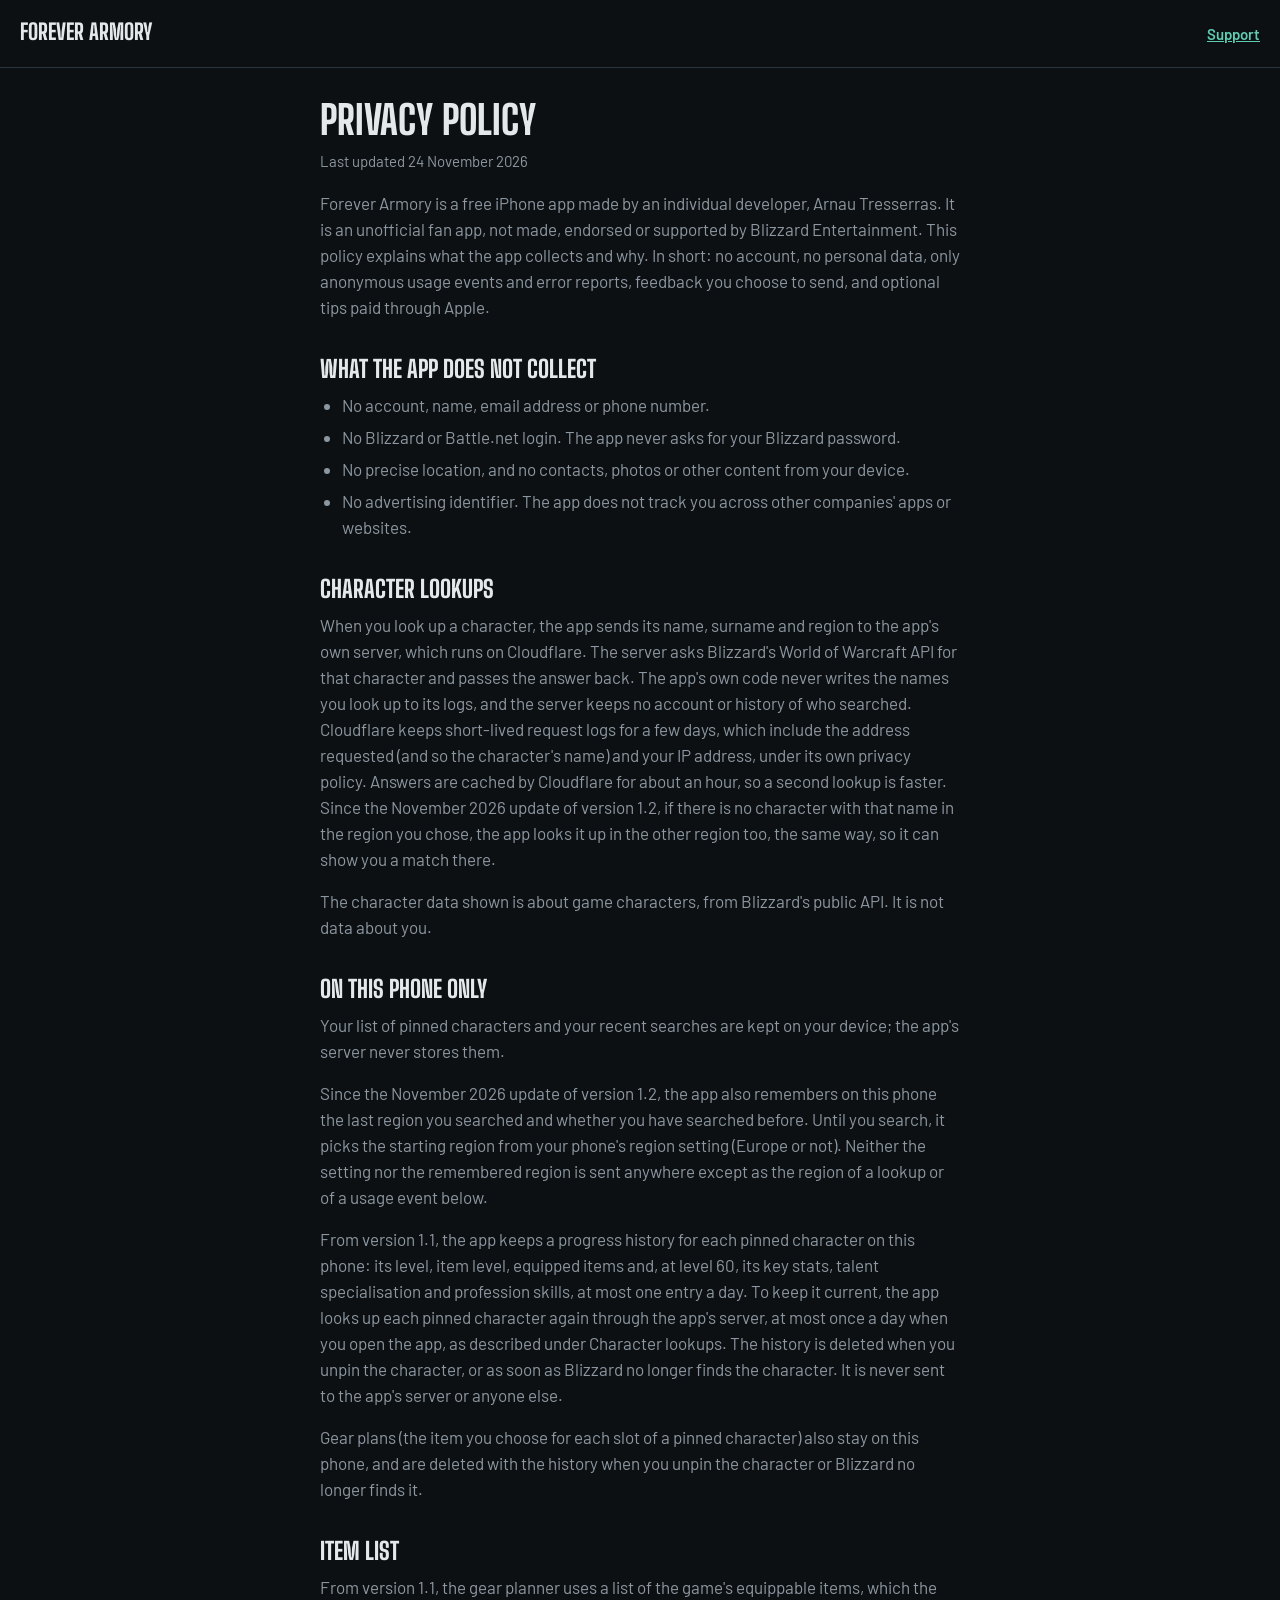
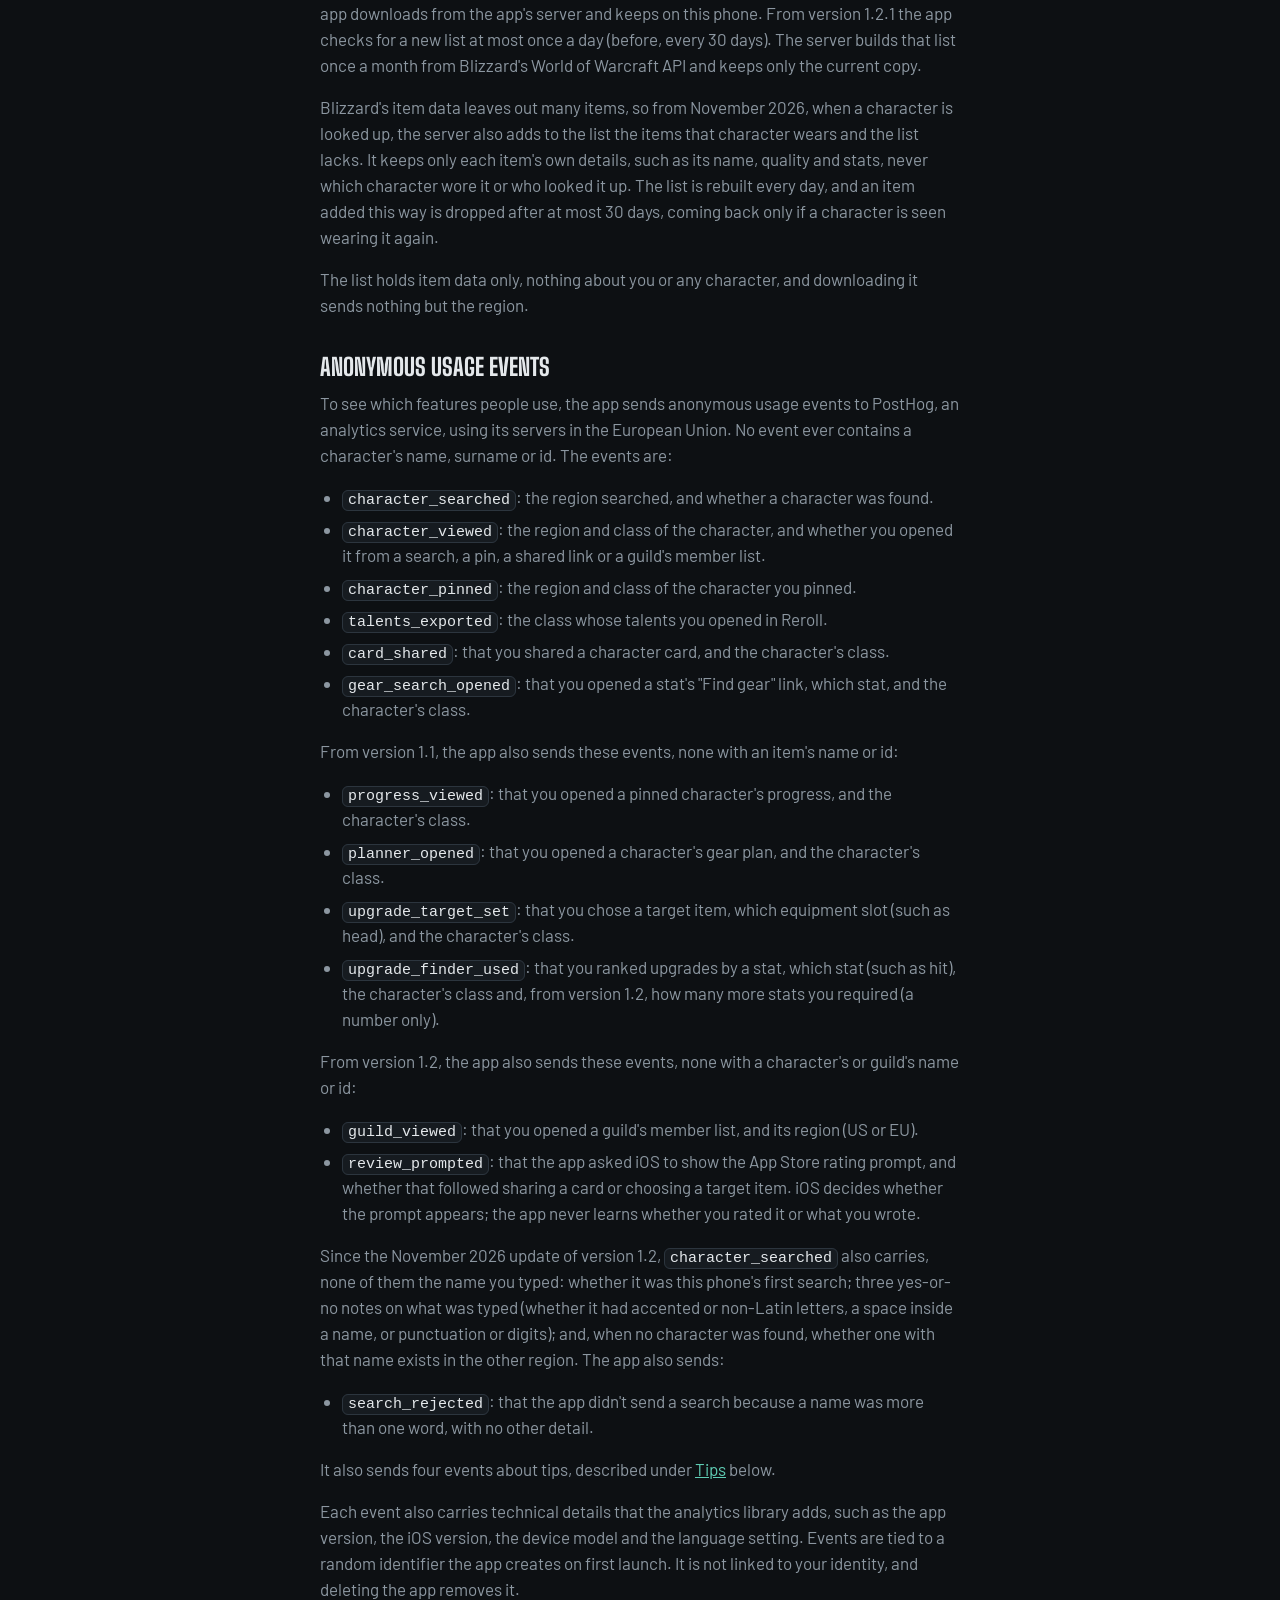
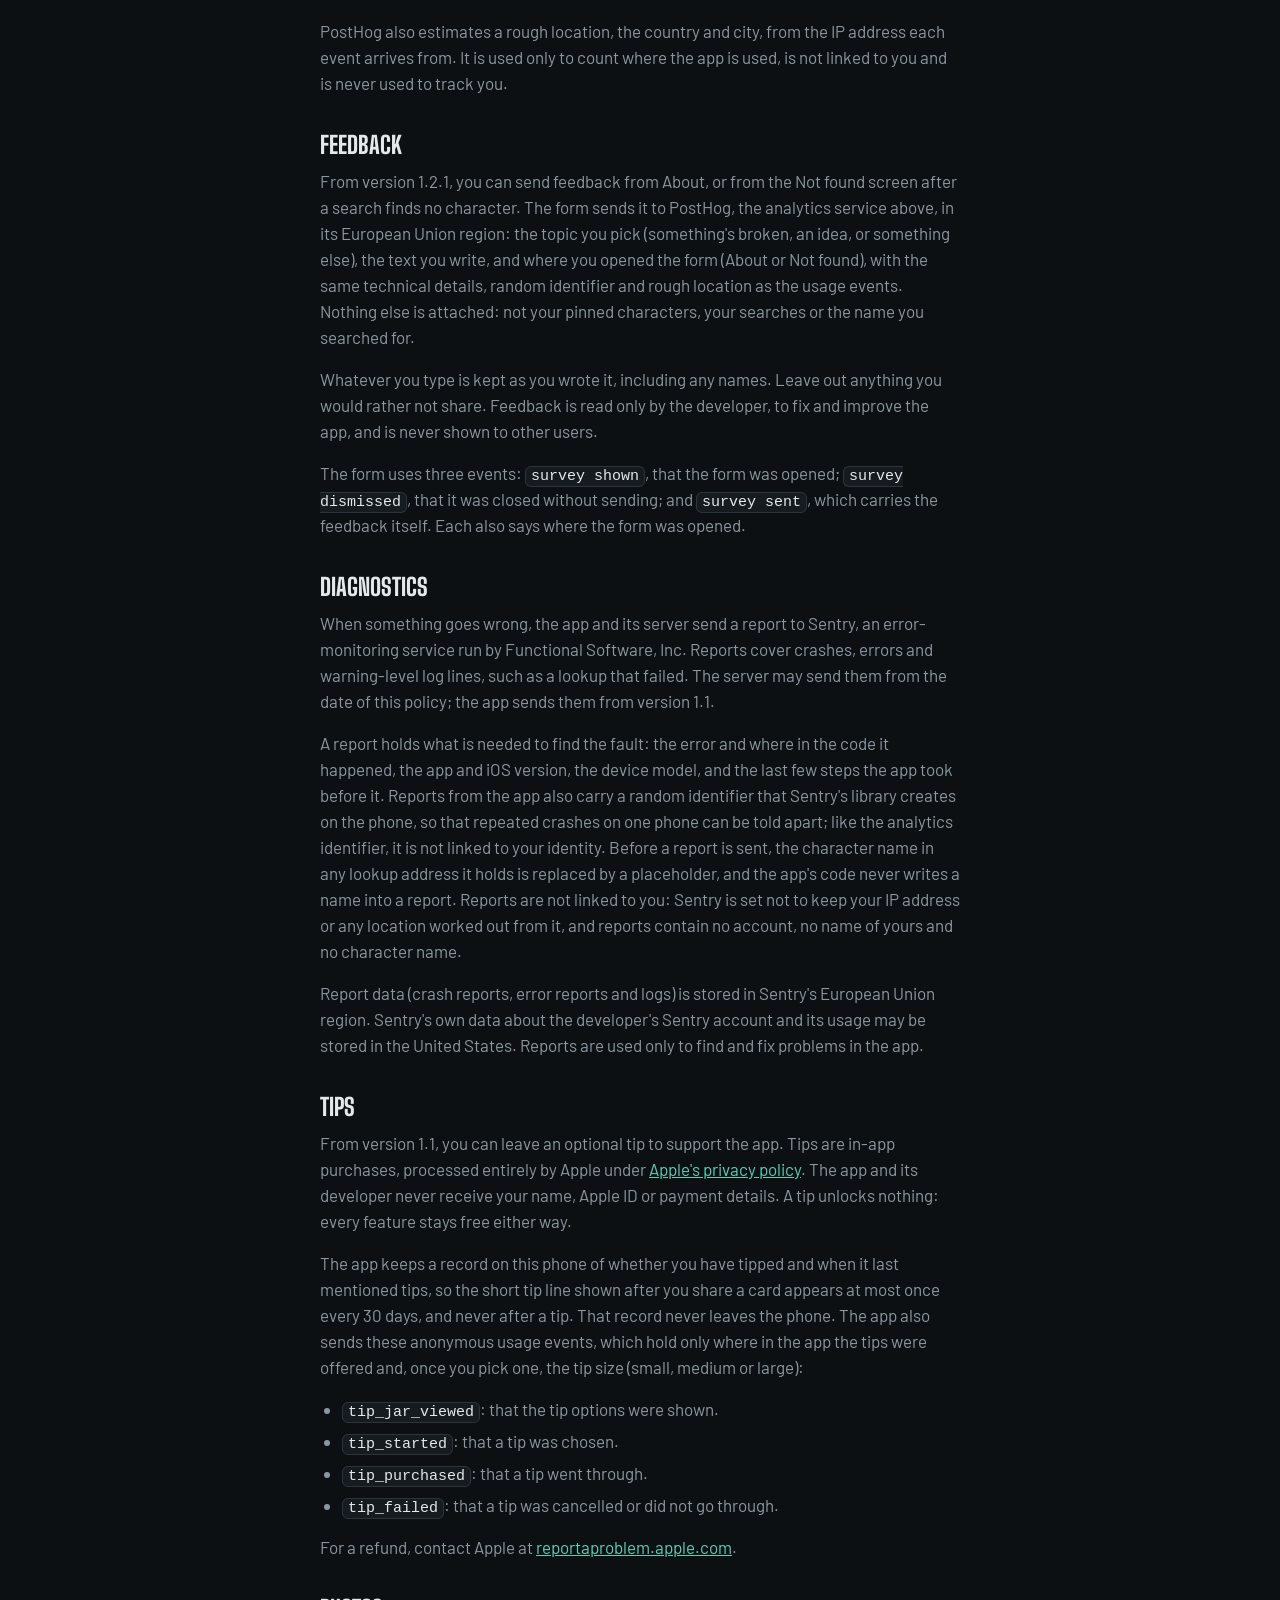
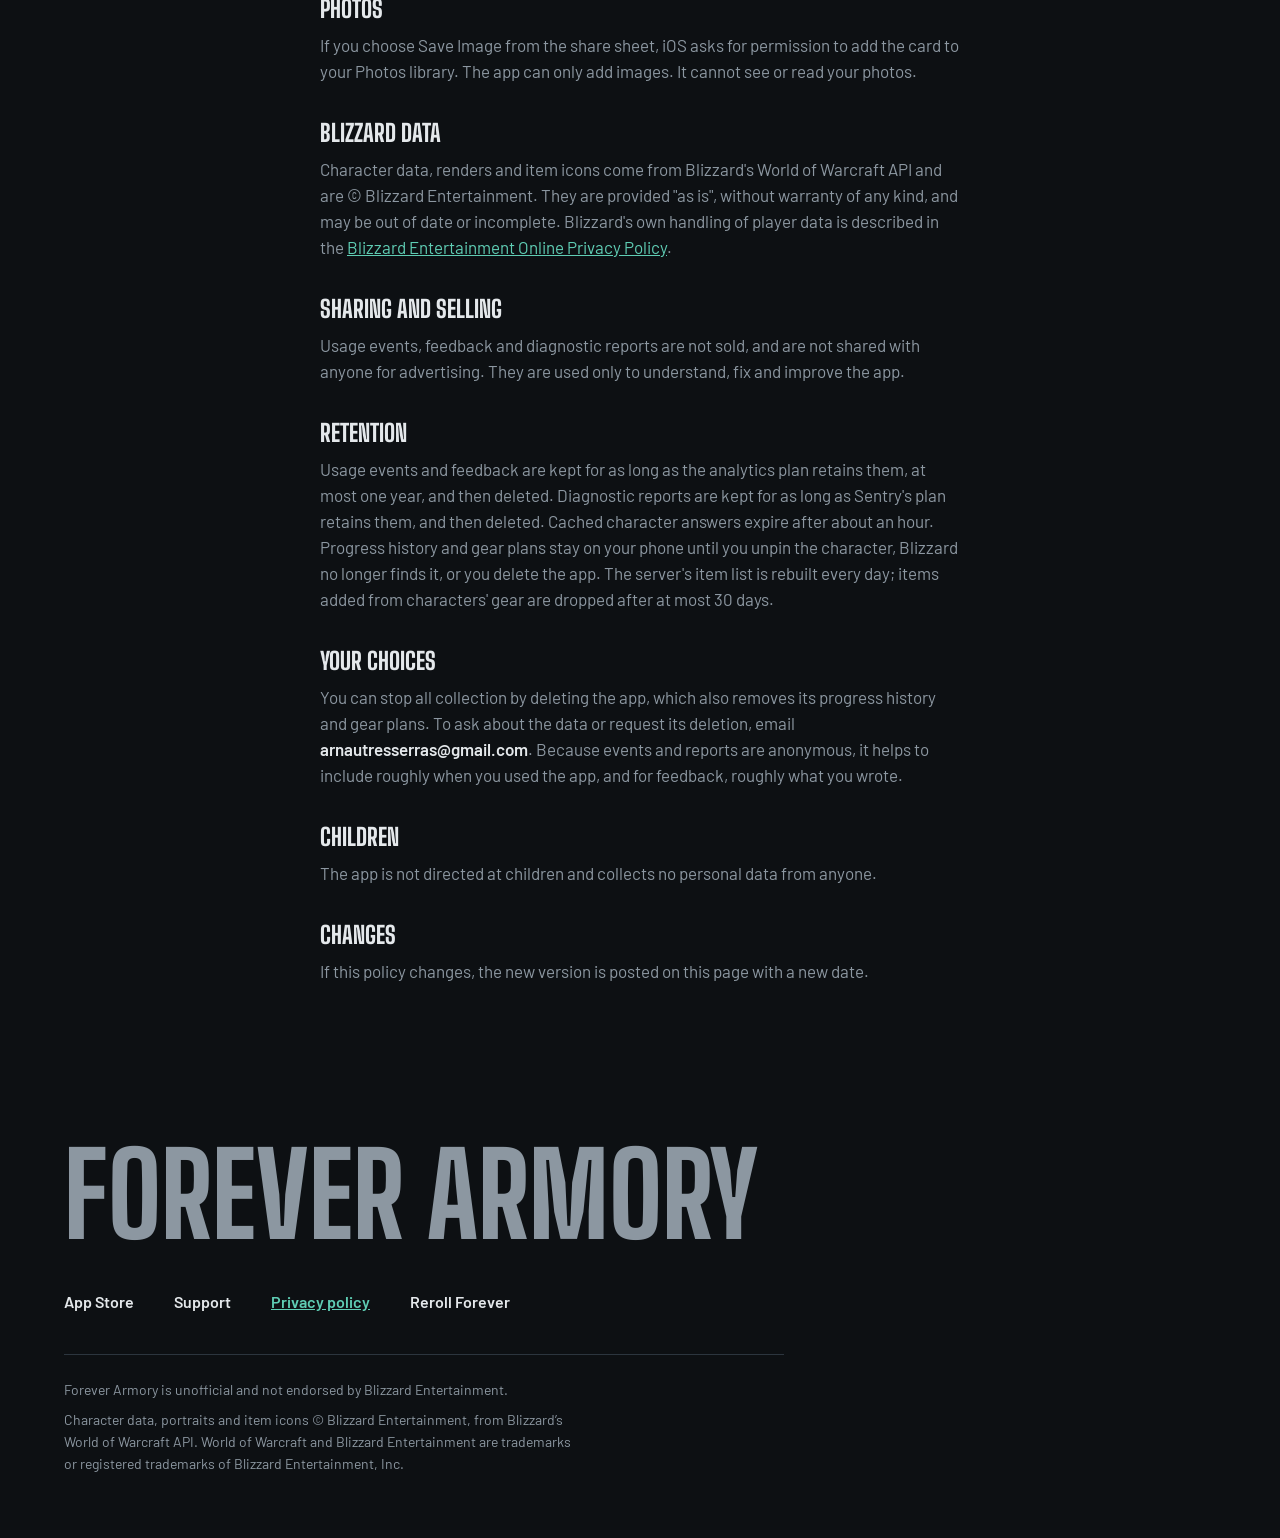
==== commit 11965eae: "Privacy: 1.2.1 feedback and worn items in the item list - New Feedback section: what the in-app form" ====
--- a/privacy.html
+++ b/privacy.html
@@ -85,9 +85,9 @@
 </header>
 <main>
   <h1>Privacy policy</h1>
-  <p class="meta">Last updated 23 November 2026</p>
-
-  <p>Forever Armory is a free iPhone app made by an individual developer, Arnau Tresserras. It is an unofficial fan app, not made, endorsed or supported by Blizzard Entertainment. This policy explains what the app collects and why. In short: no account, no personal data, only anonymous usage events and error reports, and optional tips paid through Apple.</p>
+  <p class="meta">Last updated 24 November 2026</p>
+
+  <p>Forever Armory is a free iPhone app made by an individual developer, Arnau Tresserras. It is an unofficial fan app, not made, endorsed or supported by Blizzard Entertainment. This policy explains what the app collects and why. In short: no account, no personal data, only anonymous usage events and error reports, feedback you choose to send, and optional tips paid through Apple.</p>
 
   <h2>What the app does not collect</h2>
   <ul>
@@ -98,17 +98,19 @@
   </ul>
 
   <h2>Character lookups</h2>
-  <p>When you look up a character, the app sends its name, surname and region to the app's own server, which runs on Cloudflare. The server asks Blizzard's World of Warcraft API for that character and passes the answer back. The app's own code never writes the names you look up to its logs, and the server keeps no account or history of who searched. Cloudflare keeps short-lived request logs for a few days, which include the address requested (and so the character's name) and your IP address, under its own privacy policy. Answers are cached by Cloudflare for about an hour, so a second lookup is faster. From version 1.3, if there is no character with that name in the region you chose, the app looks it up in the other region too, the same way, so it can show you a match there.</p>
+  <p>When you look up a character, the app sends its name, surname and region to the app's own server, which runs on Cloudflare. The server asks Blizzard's World of Warcraft API for that character and passes the answer back. The app's own code never writes the names you look up to its logs, and the server keeps no account or history of who searched. Cloudflare keeps short-lived request logs for a few days, which include the address requested (and so the character's name) and your IP address, under its own privacy policy. Answers are cached by Cloudflare for about an hour, so a second lookup is faster. Since the November 2026 update of version 1.2, if there is no character with that name in the region you chose, the app looks it up in the other region too, the same way, so it can show you a match there.</p>
   <p>The character data shown is about game characters, from Blizzard's public API. It is not data about you.</p>
 
   <h2>On this phone only</h2>
   <p>Your list of pinned characters and your recent searches are kept on your device; the app's server never stores them.</p>
-  <p>From version 1.3, the app also remembers on this phone the last region you searched and whether you have searched before. Until you search, it picks the starting region from your phone's region setting (Europe or not). Neither the setting nor the remembered region is sent anywhere except as the region of a lookup or of a usage event below.</p>
+  <p>Since the November 2026 update of version 1.2, the app also remembers on this phone the last region you searched and whether you have searched before. Until you search, it picks the starting region from your phone's region setting (Europe or not). Neither the setting nor the remembered region is sent anywhere except as the region of a lookup or of a usage event below.</p>
   <p>From version 1.1, the app keeps a progress history for each pinned character on this phone: its level, item level, equipped items and, at level 60, its key stats, talent specialisation and profession skills, at most one entry a day. To keep it current, the app looks up each pinned character again through the app's server, at most once a day when you open the app, as described under Character lookups. The history is deleted when you unpin the character, or as soon as Blizzard no longer finds the character. It is never sent to the app's server or anyone else.</p>
   <p>Gear plans (the item you choose for each slot of a pinned character) also stay on this phone, and are deleted with the history when you unpin the character or Blizzard no longer finds it.</p>
 
   <h2>Item list</h2>
-  <p>From version 1.1, the gear planner uses a list of the game's equippable items, which the app downloads from the app's server and keeps on this phone, checking for a new one at most every 30 days. The server builds that list once a month from Blizzard's World of Warcraft API and keeps only the current copy. It holds item data only, nothing about you or any character, and downloading it sends nothing but the region.</p>
+  <p>From version 1.1, the gear planner uses a list of the game's equippable items, which the app downloads from the app's server and keeps on this phone. From version 1.2.1 the app checks for a new list at most once a day (before, every 30 days). The server builds that list once a month from Blizzard's World of Warcraft API and keeps only the current copy.</p>
+  <p>Blizzard's item data leaves out many items, so from November 2026, when a character is looked up, the server also adds to the list the items that character wears and the list lacks. It keeps only each item's own details, such as its name, quality and stats, never which character wore it or who looked it up. The list is rebuilt every day, and an item added this way is dropped after at most 30 days, coming back only if a character is seen wearing it again.</p>
+  <p>The list holds item data only, nothing about you or any character, and downloading it sends nothing but the region.</p>
 
   <h2>Anonymous usage events</h2>
   <p>To see which features people use, the app sends anonymous usage events to PostHog, an analytics service, using its servers in the European Union. No event ever contains a character's name, surname or id. The events are:</p>
@@ -132,13 +134,18 @@
     <li><code>guild_viewed</code>: that you opened a guild's member list, and its region (US or EU).</li>
     <li><code>review_prompted</code>: that the app asked iOS to show the App Store rating prompt, and whether that followed sharing a card or choosing a target item. iOS decides whether the prompt appears; the app never learns whether you rated it or what you wrote.</li>
   </ul>
-  <p>From version 1.3, <code>character_searched</code> also carries, none of them the name you typed: whether it was this phone's first search; three yes-or-no notes on what was typed (whether it had accented or non-Latin letters, a space inside a name, or punctuation or digits); and, when no character was found, whether one with that name exists in the other region. The app also sends:</p>
+  <p>Since the November 2026 update of version 1.2, <code>character_searched</code> also carries, none of them the name you typed: whether it was this phone's first search; three yes-or-no notes on what was typed (whether it had accented or non-Latin letters, a space inside a name, or punctuation or digits); and, when no character was found, whether one with that name exists in the other region. The app also sends:</p>
   <ul>
     <li><code>search_rejected</code>: that the app didn't send a search because a name was more than one word, with no other detail.</li>
   </ul>
   <p>It also sends four events about tips, described under <a href="#tips">Tips</a> below.</p>
   <p>Each event also carries technical details that the analytics library adds, such as the app version, the iOS version, the device model and the language setting. Events are tied to a random identifier the app creates on first launch. It is not linked to your identity, and deleting the app removes it.</p>
   <p>PostHog also estimates a rough location, the country and city, from the IP address each event arrives from. It is used only to count where the app is used, is not linked to you and is never used to track you.</p>
+
+  <h2 id="feedback">Feedback</h2>
+  <p>From version 1.2.1, you can send feedback from About, or from the Not found screen after a search finds no character. The form sends it to PostHog, the analytics service above, in its European Union region: the topic you pick (something's broken, an idea, or something else), the text you write, and where you opened the form (About or Not found), with the same technical details, random identifier and rough location as the usage events. Nothing else is attached: not your pinned characters, your searches or the name you searched for.</p>
+  <p>Whatever you type is kept as you wrote it, including any names. Leave out anything you would rather not share. Feedback is read only by the developer, to fix and improve the app, and is never shown to other users.</p>
+  <p>The form uses three events: <code>survey shown</code>, that the form was opened; <code>survey dismissed</code>, that it was closed without sending; and <code>survey sent</code>, which carries the feedback itself. Each also says where the form was opened.</p>
 
   <h2>Diagnostics</h2>
   <p>When something goes wrong, the app and its server send a report to Sentry, an error-monitoring service run by Functional Software, Inc. Reports cover crashes, errors and warning-level log lines, such as a lookup that failed. The server may send them from the date of this policy; the app sends them from version 1.1.</p>
@@ -163,13 +170,13 @@
   <p>Character data, renders and item icons come from Blizzard's World of Warcraft API and are © Blizzard Entertainment. They are provided "as is", without warranty of any kind, and may be out of date or incomplete. Blizzard's own handling of player data is described in the <a href="https://www.blizzard.com/en-us/legal/a4380ee5-5c8d-4e3b-83b7-ea26d01a9918/blizzard-entertainment-online-privacy-policy">Blizzard Entertainment Online Privacy Policy</a>.</p>
 
   <h2>Sharing and selling</h2>
-  <p>Usage events and diagnostic reports are not sold, and are not shared with anyone for advertising. They are used only to understand, fix and improve the app.</p>
+  <p>Usage events, feedback and diagnostic reports are not sold, and are not shared with anyone for advertising. They are used only to understand, fix and improve the app.</p>
 
   <h2>Retention</h2>
-  <p>Usage events are kept for as long as the analytics plan retains them, at most one year, and then deleted. Diagnostic reports are kept for as long as Sentry's plan retains them, and then deleted. Cached character answers expire after about an hour. Progress history and gear plans stay on your phone until you unpin the character, Blizzard no longer finds it, or you delete the app. The server's item list is replaced every month.</p>
+  <p>Usage events and feedback are kept for as long as the analytics plan retains them, at most one year, and then deleted. Diagnostic reports are kept for as long as Sentry's plan retains them, and then deleted. Cached character answers expire after about an hour. Progress history and gear plans stay on your phone until you unpin the character, Blizzard no longer finds it, or you delete the app. The server's item list is rebuilt every day; items added from characters' gear are dropped after at most 30 days.</p>
 
   <h2>Your choices</h2>
-  <p>You can stop all collection by deleting the app, which also removes its progress history and gear plans. To ask about the data or request its deletion, email <span class="email">arnautresserras@gmail.com</span>. Because events and reports are anonymous, it helps to include roughly when you used the app.</p>
+  <p>You can stop all collection by deleting the app, which also removes its progress history and gear plans. To ask about the data or request its deletion, email <span class="email">arnautresserras@gmail.com</span>. Because events and reports are anonymous, it helps to include roughly when you used the app, and for feedback, roughly what you wrote.</p>
 
   <h2>Children</h2>
   <p>The app is not directed at children and collects no personal data from anyone.</p>
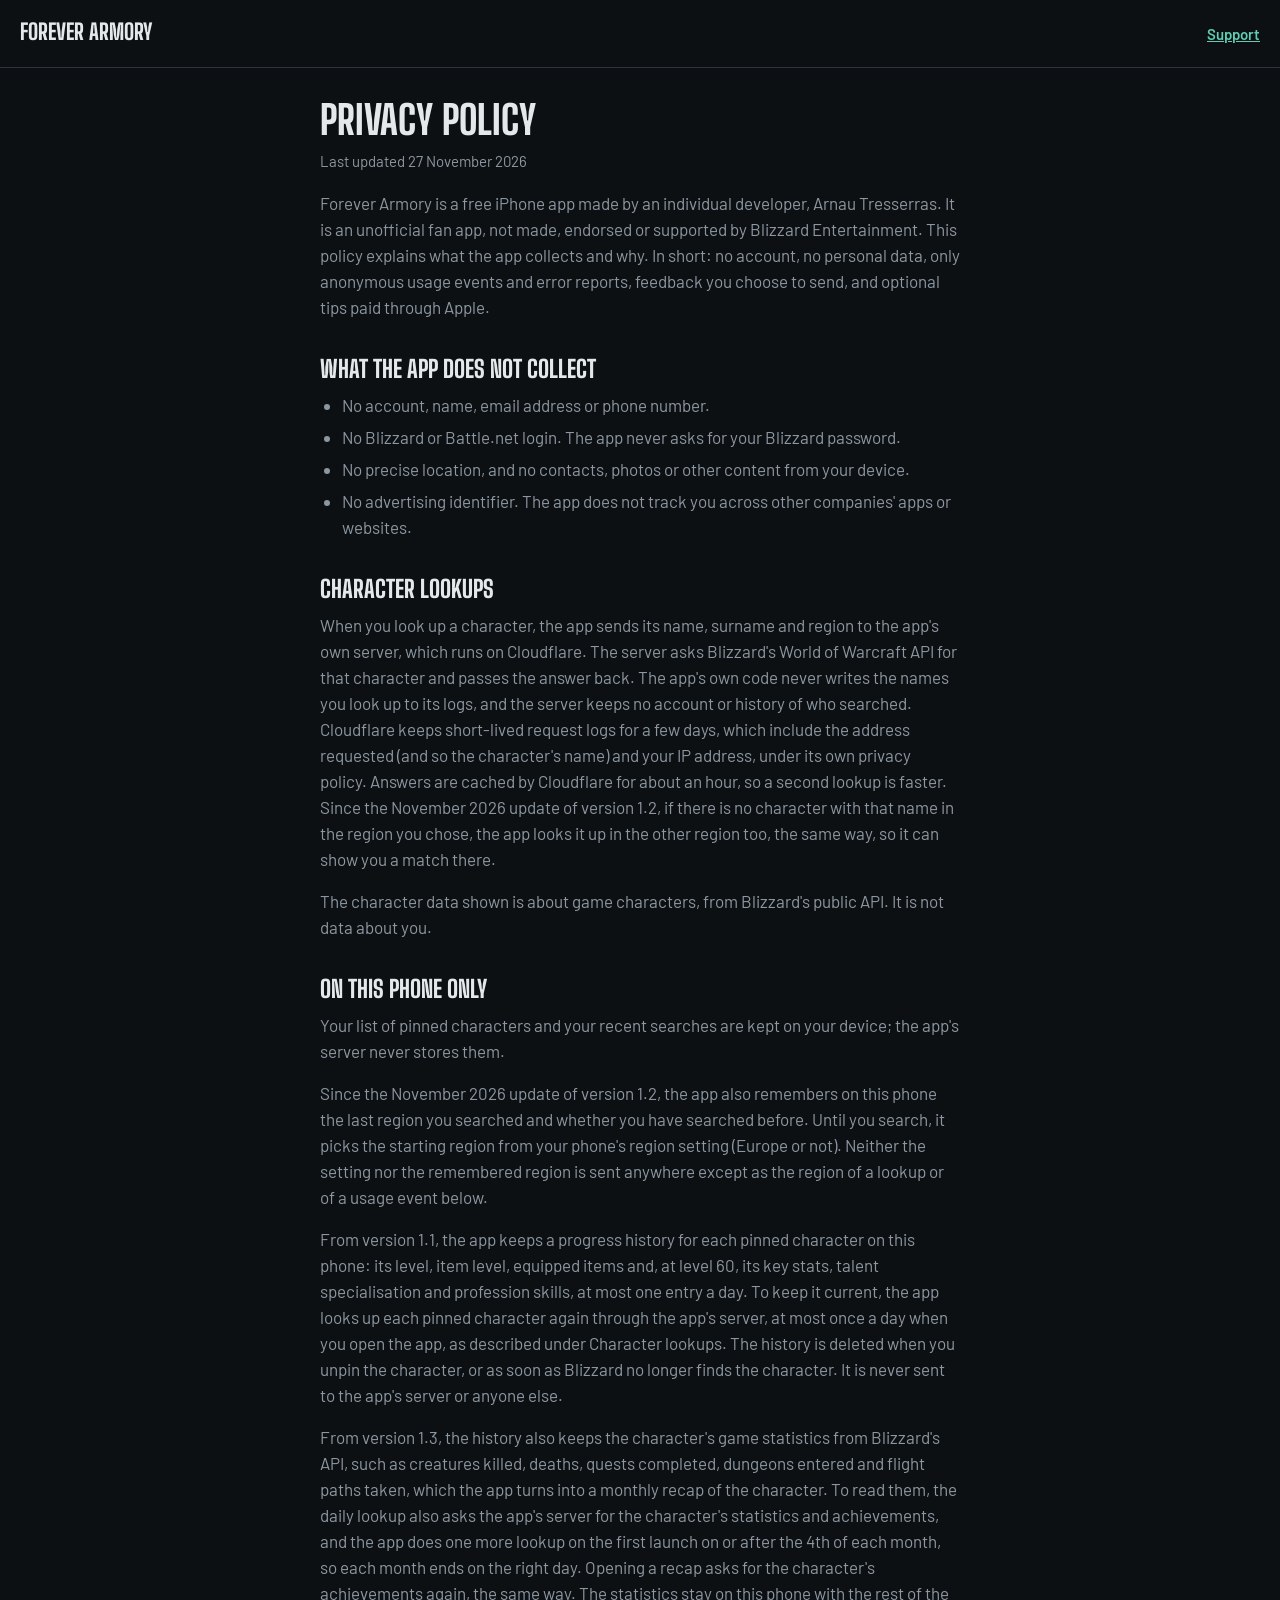
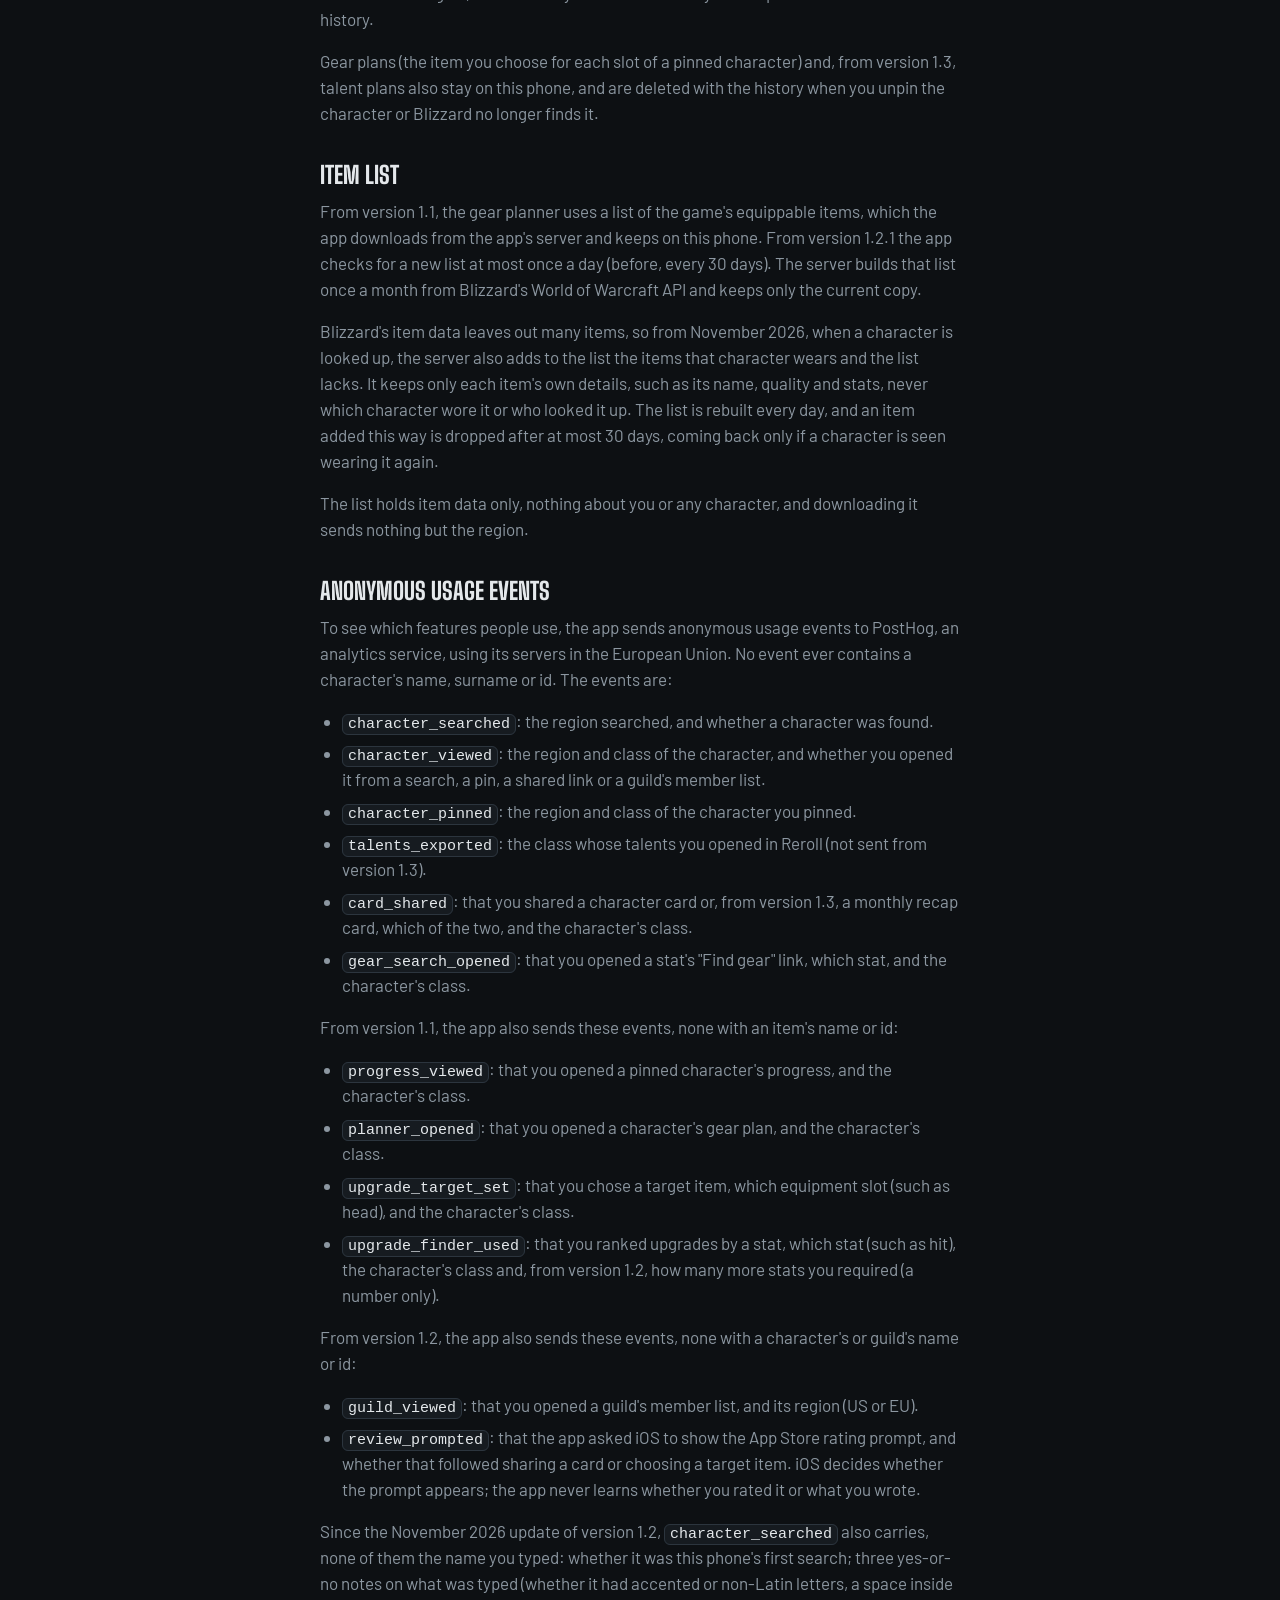
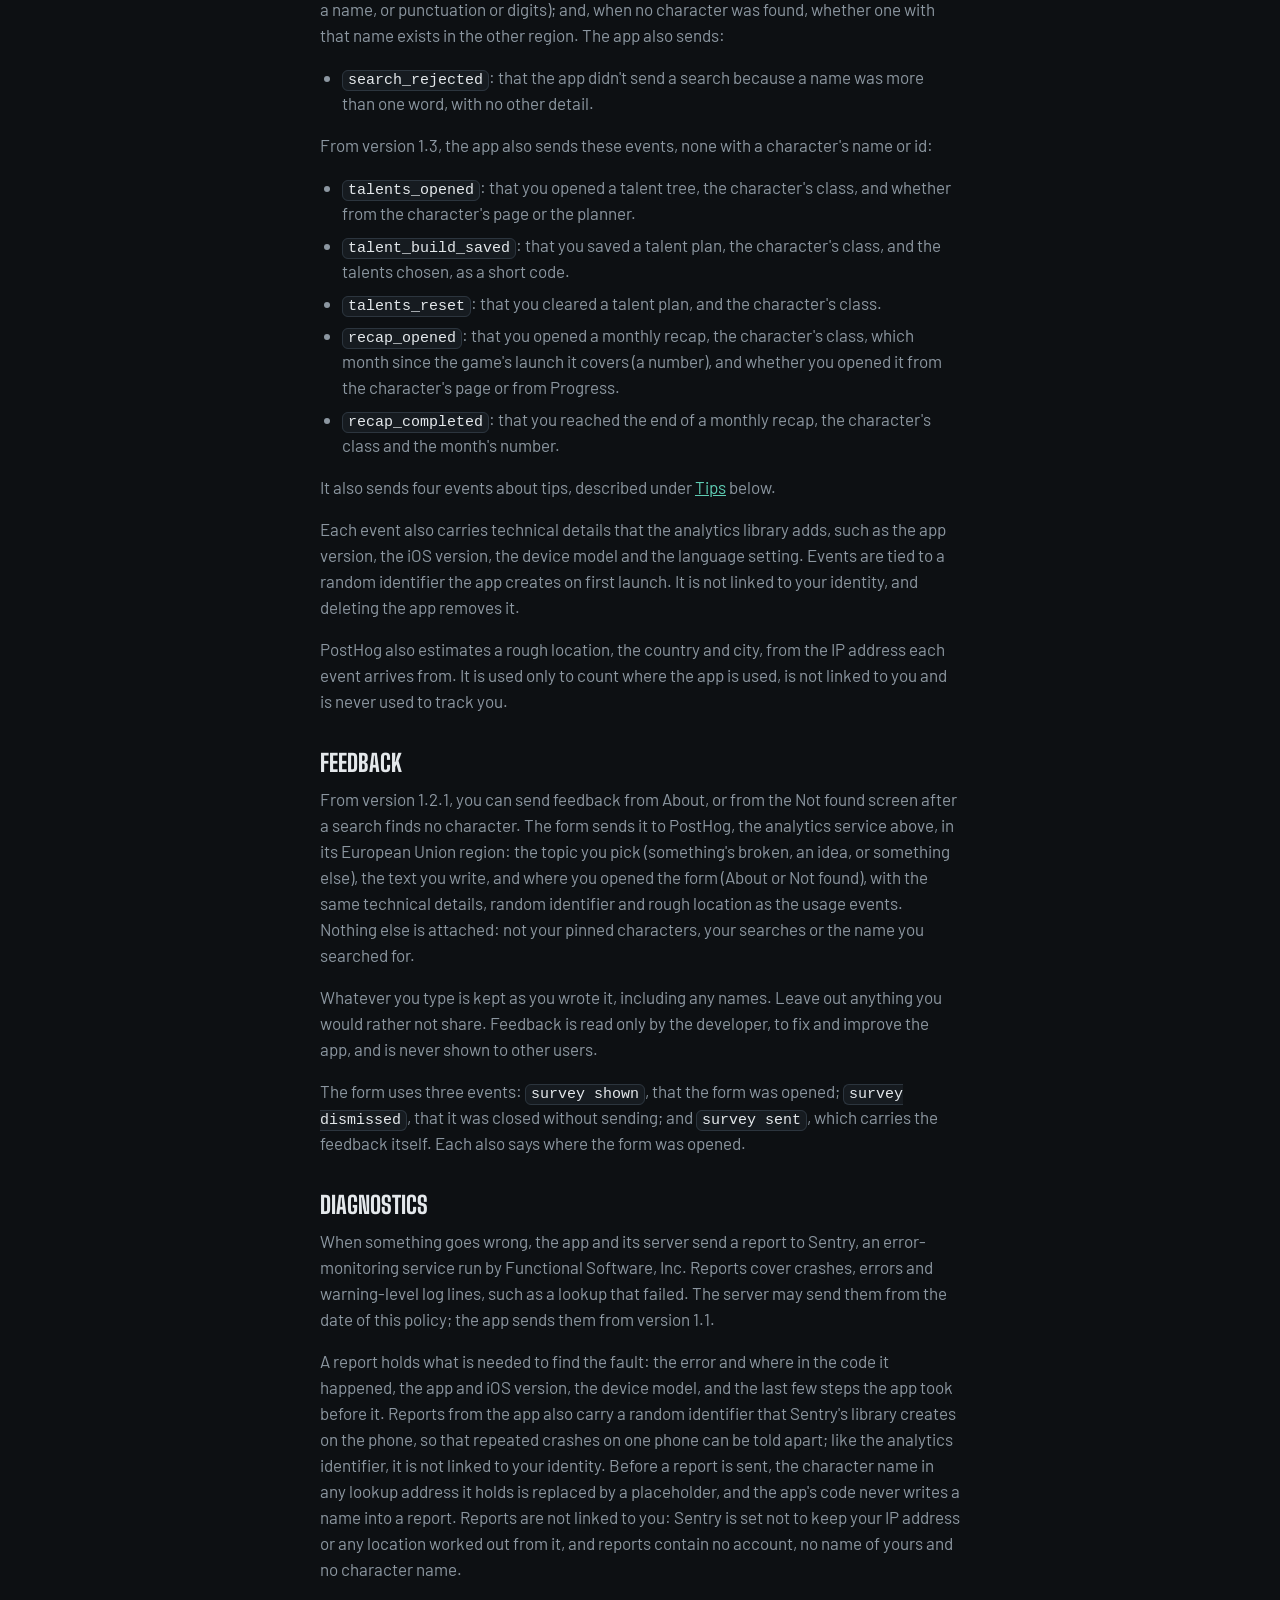
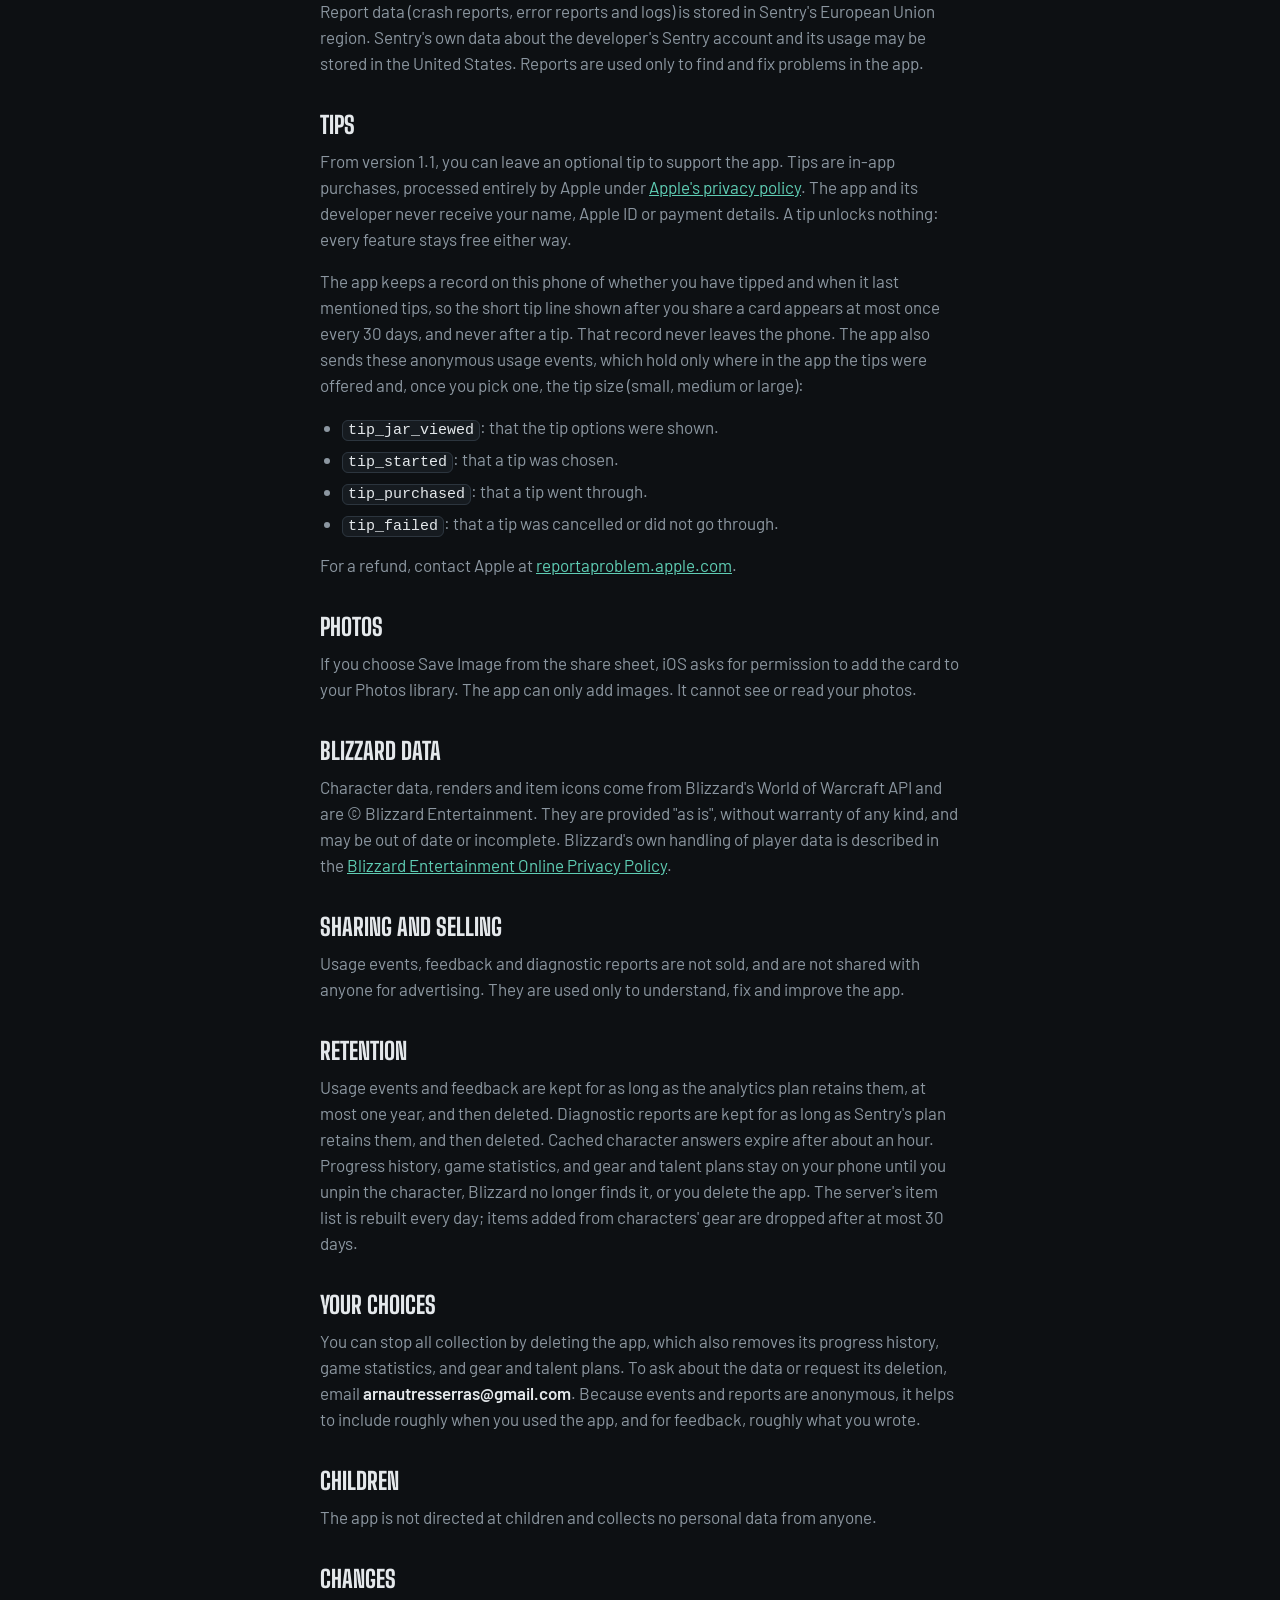
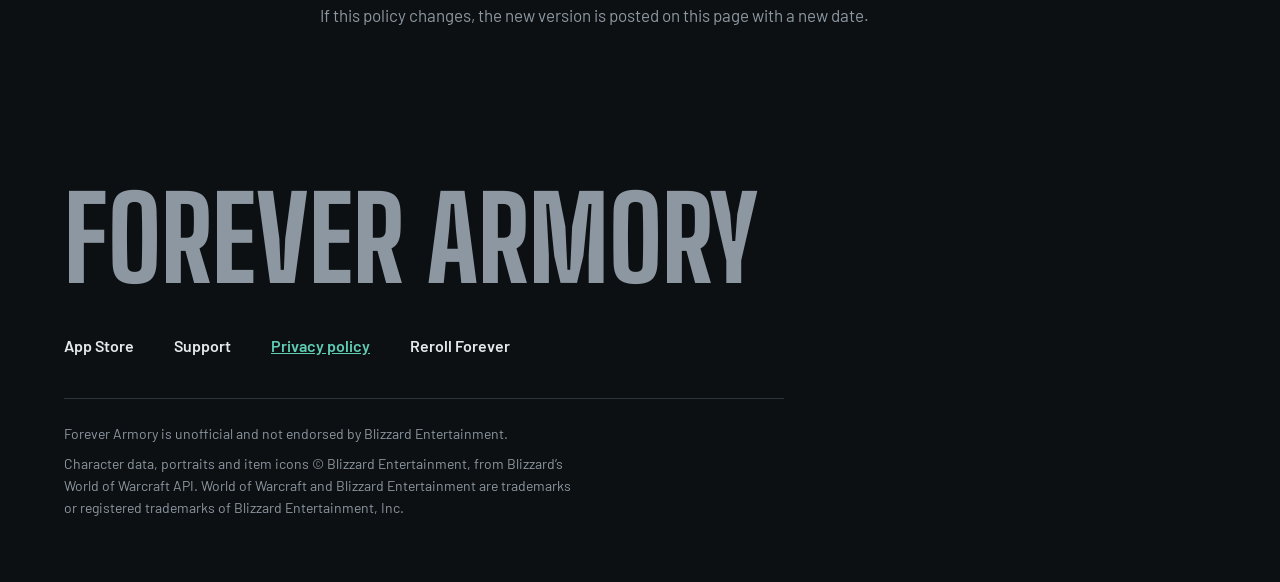
==== commit 80f96f07: "Privacy: 1.3 game statistics, talent plans and recap events - Progress history also keeps the charac" ====
--- a/privacy.html
+++ b/privacy.html
@@ -85,7 +85,7 @@
 </header>
 <main>
   <h1>Privacy policy</h1>
-  <p class="meta">Last updated 24 November 2026</p>
+  <p class="meta">Last updated 27 November 2026</p>
 
   <p>Forever Armory is a free iPhone app made by an individual developer, Arnau Tresserras. It is an unofficial fan app, not made, endorsed or supported by Blizzard Entertainment. This policy explains what the app collects and why. In short: no account, no personal data, only anonymous usage events and error reports, feedback you choose to send, and optional tips paid through Apple.</p>
 
@@ -105,7 +105,8 @@
   <p>Your list of pinned characters and your recent searches are kept on your device; the app's server never stores them.</p>
   <p>Since the November 2026 update of version 1.2, the app also remembers on this phone the last region you searched and whether you have searched before. Until you search, it picks the starting region from your phone's region setting (Europe or not). Neither the setting nor the remembered region is sent anywhere except as the region of a lookup or of a usage event below.</p>
   <p>From version 1.1, the app keeps a progress history for each pinned character on this phone: its level, item level, equipped items and, at level 60, its key stats, talent specialisation and profession skills, at most one entry a day. To keep it current, the app looks up each pinned character again through the app's server, at most once a day when you open the app, as described under Character lookups. The history is deleted when you unpin the character, or as soon as Blizzard no longer finds the character. It is never sent to the app's server or anyone else.</p>
-  <p>Gear plans (the item you choose for each slot of a pinned character) also stay on this phone, and are deleted with the history when you unpin the character or Blizzard no longer finds it.</p>
+  <p>From version 1.3, the history also keeps the character's game statistics from Blizzard's API, such as creatures killed, deaths, quests completed, dungeons entered and flight paths taken, which the app turns into a monthly recap of the character. To read them, the daily lookup also asks the app's server for the character's statistics and achievements, and the app does one more lookup on the first launch on or after the 4th of each month, so each month ends on the right day. Opening a recap asks for the character's achievements again, the same way. The statistics stay on this phone with the rest of the history.</p>
+  <p>Gear plans (the item you choose for each slot of a pinned character) and, from version 1.3, talent plans also stay on this phone, and are deleted with the history when you unpin the character or Blizzard no longer finds it.</p>
 
   <h2>Item list</h2>
   <p>From version 1.1, the gear planner uses a list of the game's equippable items, which the app downloads from the app's server and keeps on this phone. From version 1.2.1 the app checks for a new list at most once a day (before, every 30 days). The server builds that list once a month from Blizzard's World of Warcraft API and keeps only the current copy.</p>
@@ -118,8 +119,8 @@
     <li><code>character_searched</code>: the region searched, and whether a character was found.</li>
     <li><code>character_viewed</code>: the region and class of the character, and whether you opened it from a search, a pin, a shared link or a guild's member list.</li>
     <li><code>character_pinned</code>: the region and class of the character you pinned.</li>
-    <li><code>talents_exported</code>: the class whose talents you opened in Reroll.</li>
-    <li><code>card_shared</code>: that you shared a character card, and the character's class.</li>
+    <li><code>talents_exported</code>: the class whose talents you opened in Reroll (not sent from version 1.3).</li>
+    <li><code>card_shared</code>: that you shared a character card or, from version 1.3, a monthly recap card, which of the two, and the character's class.</li>
     <li><code>gear_search_opened</code>: that you opened a stat's "Find gear" link, which stat, and the character's class.</li>
   </ul>
   <p>From version 1.1, the app also sends these events, none with an item's name or id:</p>
@@ -138,6 +139,14 @@
   <ul>
     <li><code>search_rejected</code>: that the app didn't send a search because a name was more than one word, with no other detail.</li>
   </ul>
+  <p>From version 1.3, the app also sends these events, none with a character's name or id:</p>
+  <ul>
+    <li><code>talents_opened</code>: that you opened a talent tree, the character's class, and whether from the character's page or the planner.</li>
+    <li><code>talent_build_saved</code>: that you saved a talent plan, the character's class, and the talents chosen, as a short code.</li>
+    <li><code>talents_reset</code>: that you cleared a talent plan, and the character's class.</li>
+    <li><code>recap_opened</code>: that you opened a monthly recap, the character's class, which month since the game's launch it covers (a number), and whether you opened it from the character's page or from Progress.</li>
+    <li><code>recap_completed</code>: that you reached the end of a monthly recap, the character's class and the month's number.</li>
+  </ul>
   <p>It also sends four events about tips, described under <a href="#tips">Tips</a> below.</p>
   <p>Each event also carries technical details that the analytics library adds, such as the app version, the iOS version, the device model and the language setting. Events are tied to a random identifier the app creates on first launch. It is not linked to your identity, and deleting the app removes it.</p>
   <p>PostHog also estimates a rough location, the country and city, from the IP address each event arrives from. It is used only to count where the app is used, is not linked to you and is never used to track you.</p>
@@ -173,10 +182,10 @@
   <p>Usage events, feedback and diagnostic reports are not sold, and are not shared with anyone for advertising. They are used only to understand, fix and improve the app.</p>
 
   <h2>Retention</h2>
-  <p>Usage events and feedback are kept for as long as the analytics plan retains them, at most one year, and then deleted. Diagnostic reports are kept for as long as Sentry's plan retains them, and then deleted. Cached character answers expire after about an hour. Progress history and gear plans stay on your phone until you unpin the character, Blizzard no longer finds it, or you delete the app. The server's item list is rebuilt every day; items added from characters' gear are dropped after at most 30 days.</p>
+  <p>Usage events and feedback are kept for as long as the analytics plan retains them, at most one year, and then deleted. Diagnostic reports are kept for as long as Sentry's plan retains them, and then deleted. Cached character answers expire after about an hour. Progress history, game statistics, and gear and talent plans stay on your phone until you unpin the character, Blizzard no longer finds it, or you delete the app. The server's item list is rebuilt every day; items added from characters' gear are dropped after at most 30 days.</p>
 
   <h2>Your choices</h2>
-  <p>You can stop all collection by deleting the app, which also removes its progress history and gear plans. To ask about the data or request its deletion, email <span class="email">arnautresserras@gmail.com</span>. Because events and reports are anonymous, it helps to include roughly when you used the app, and for feedback, roughly what you wrote.</p>
+  <p>You can stop all collection by deleting the app, which also removes its progress history, game statistics, and gear and talent plans. To ask about the data or request its deletion, email <span class="email">arnautresserras@gmail.com</span>. Because events and reports are anonymous, it helps to include roughly when you used the app, and for feedback, roughly what you wrote.</p>
 
   <h2>Children</h2>
   <p>The app is not directed at children and collects no personal data from anyone.</p>
